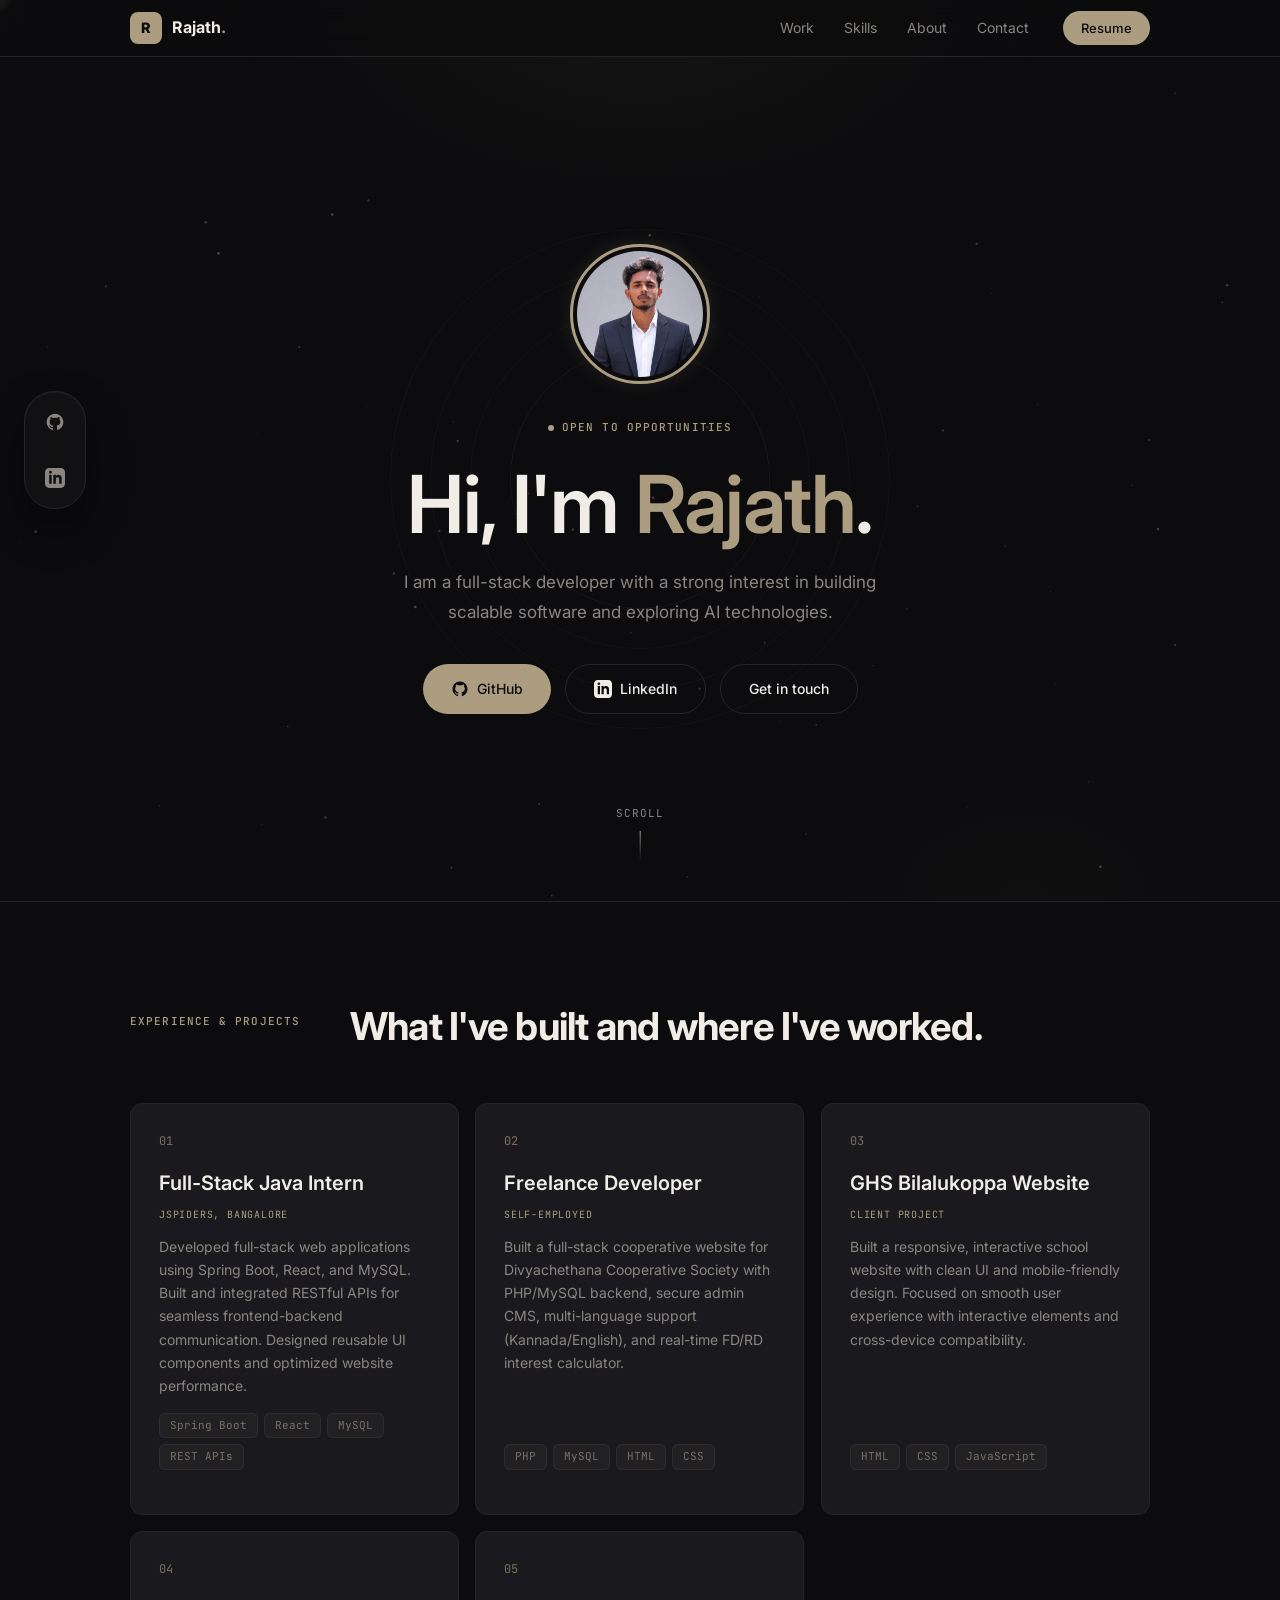
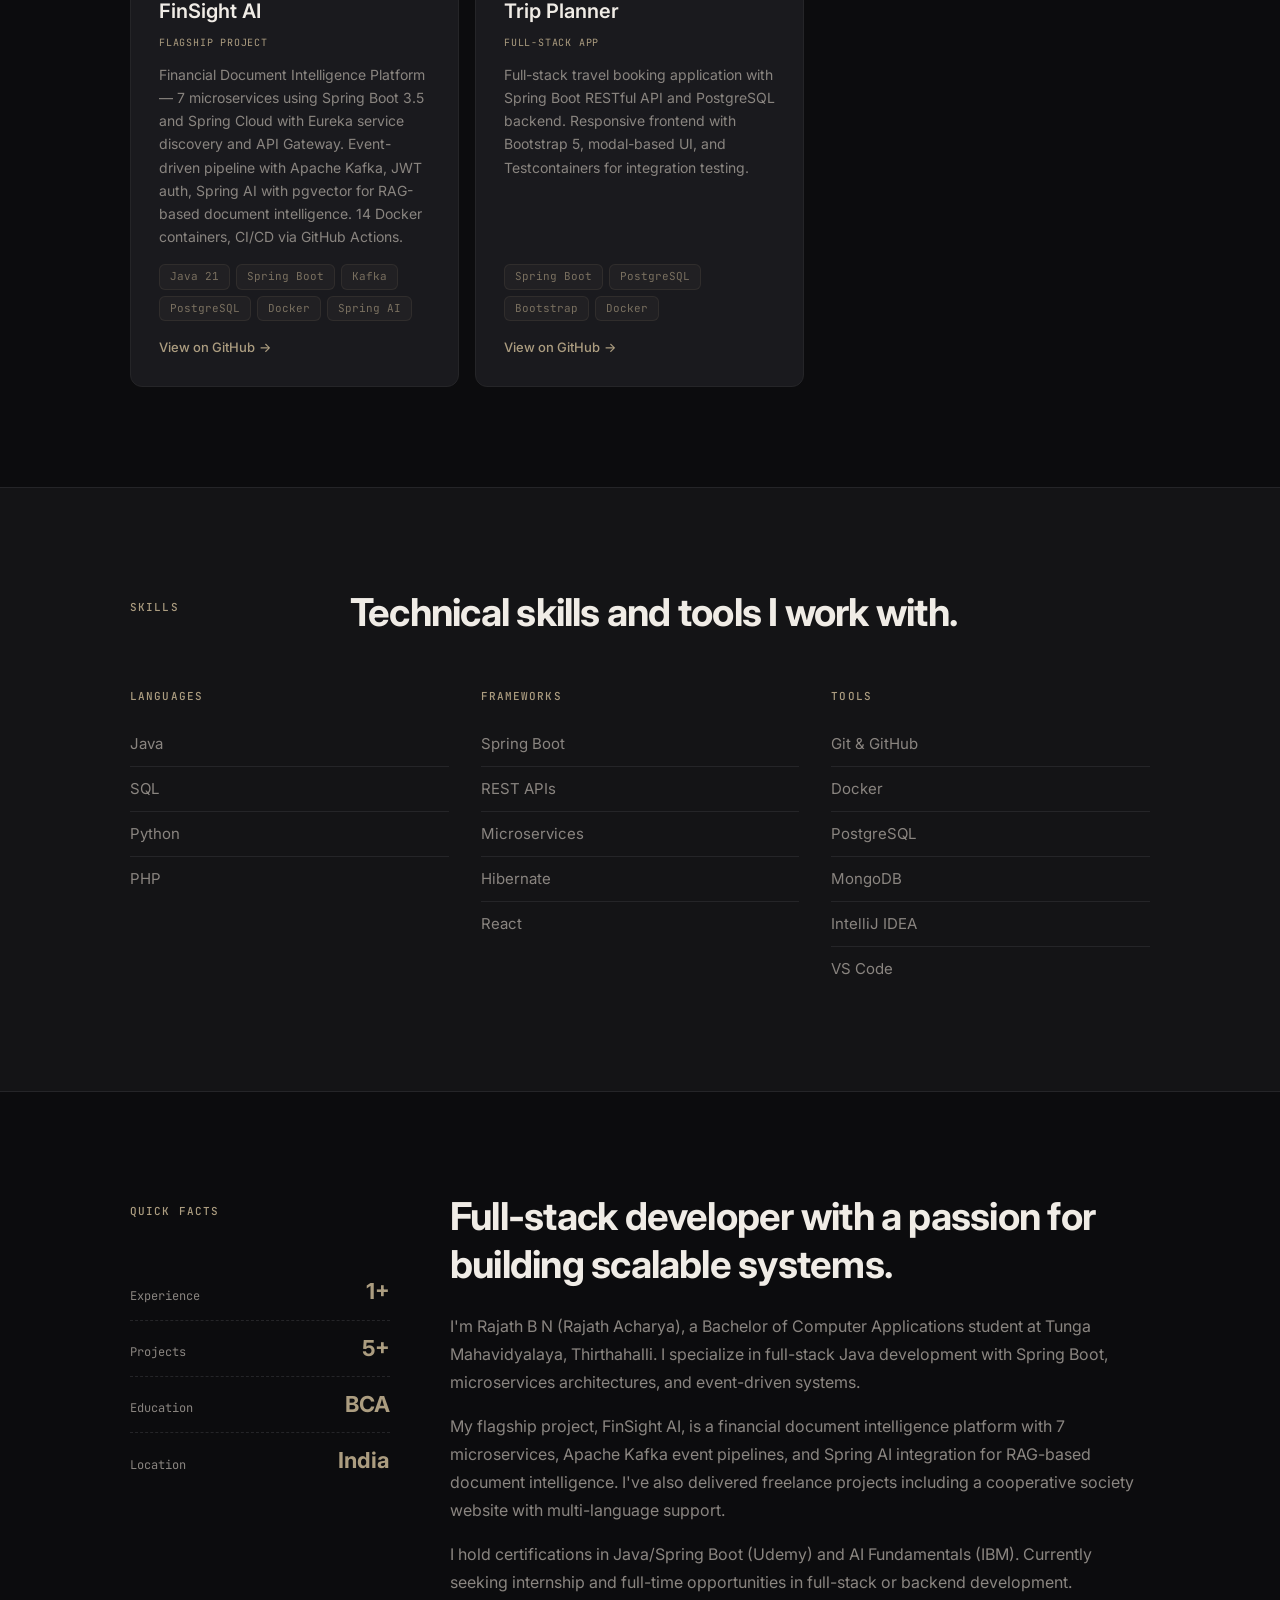
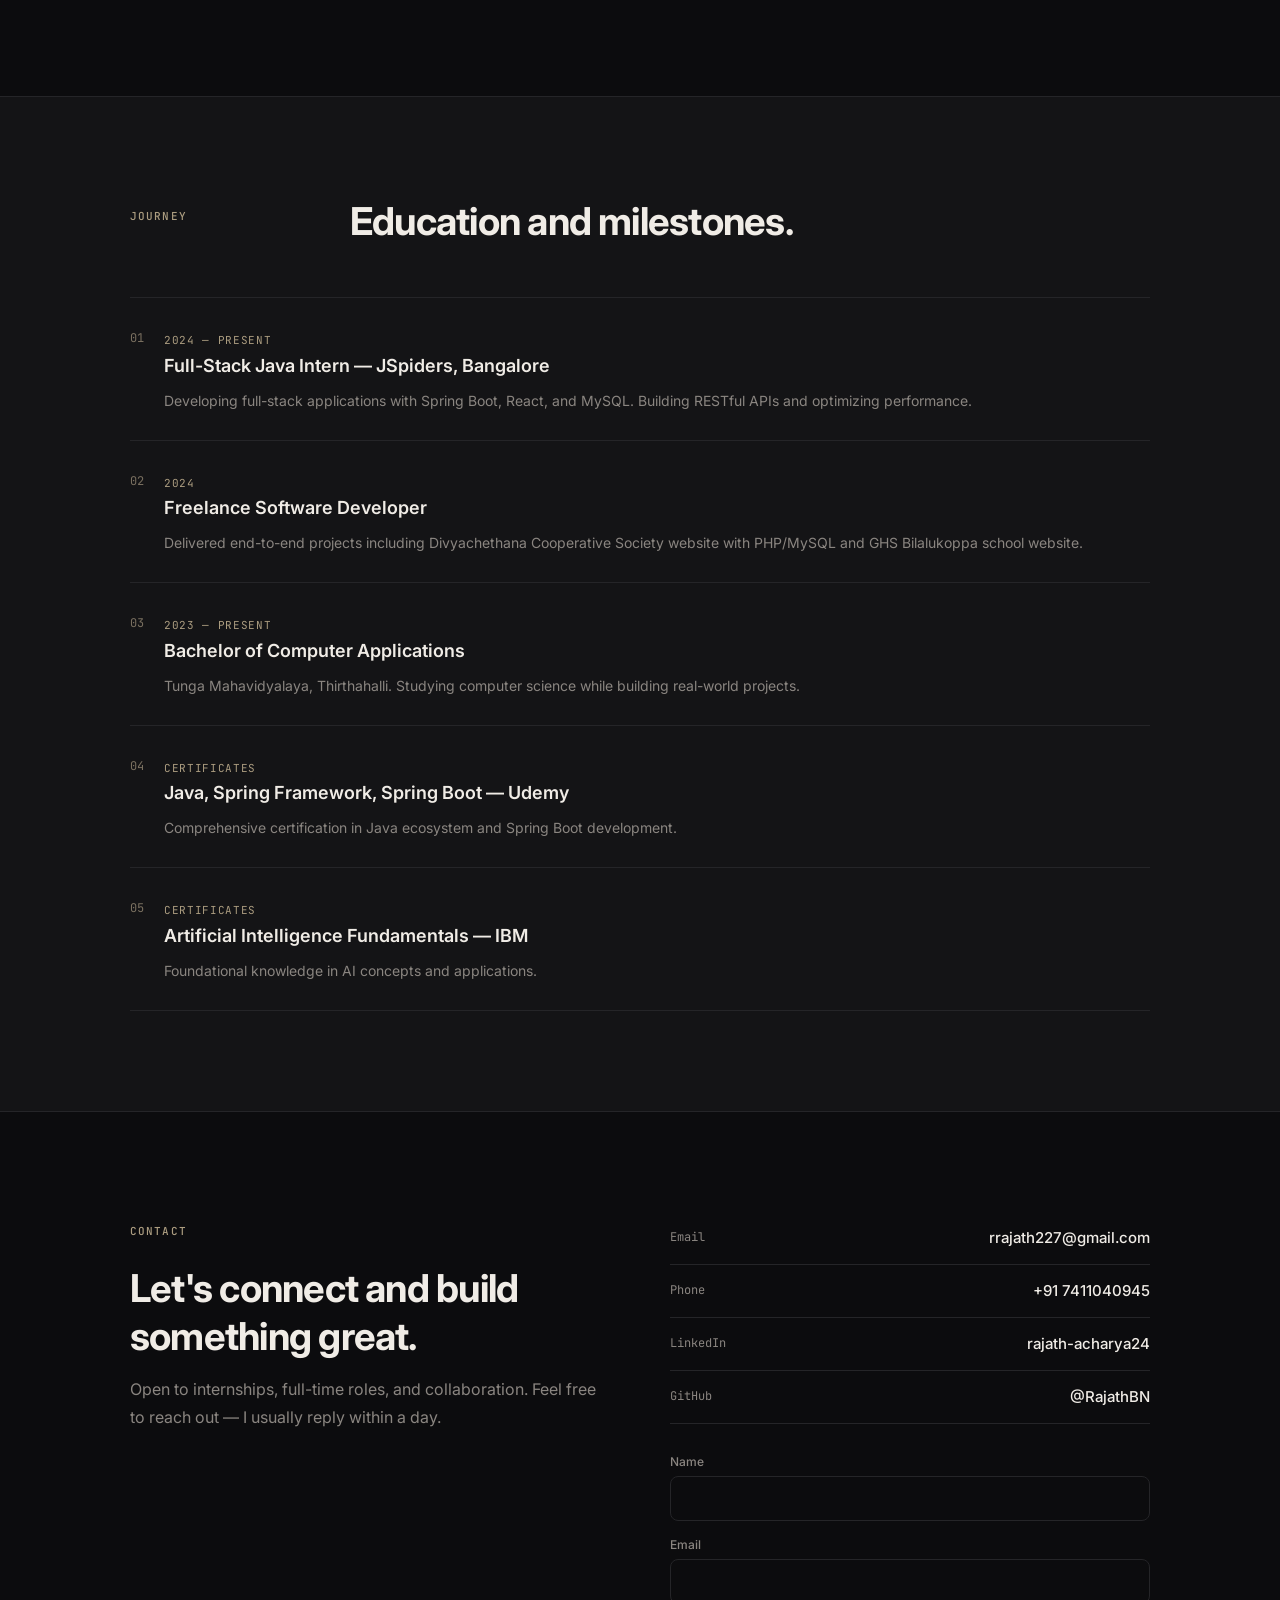
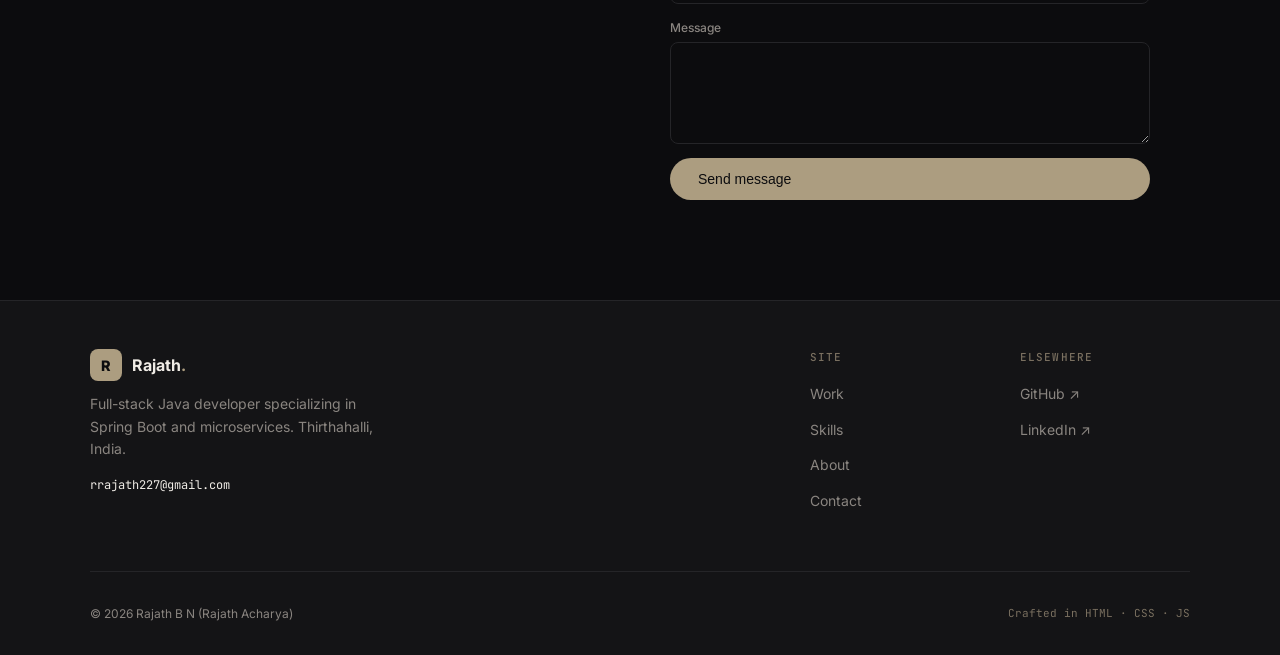
==== index.html @ 56a072c6 "feat: Modified the text area" ====
<!doctype html>
<html lang="en" dir="ltr">

<head>
  <meta charset="utf-8" />
  <meta name="google-site-verification" content="stnApSxsG2pqoonvZ4b5zKVh96zkiZbg7GfG4nhLkc8" />
  <meta name="viewport" content="width=device-width, initial-scale=1" />
  <link rel="icon" type="image/svg+xml" href="images/favicon.svg">
  <!-- Primary SEO Meta Tags -->
  <title>Rajath BN (Rajath Acharya) | Java Full Stack Developer</title>
  <meta name="description"
    content="Portfolio of Rajath BN (also known as Rajath Acharya), a Java Full Stack Developer showcasing projects, skills, and experience.">
  <meta name="keywords"
    content="Rajath B N, Rajath Acharya, Rajath BN, full-stack developer, Java developer, Spring Boot developer, React developer, microservices, software engineer, Bangalore, India, FinSight AI, portfolio, web developer, backend developer, freelance developer" />
  <meta name="author" content="Rajath B N, Rajath Acharya" />
  <meta name="robots" content="index, follow, max-image-preview:large, max-snippet:-1, max-video-preview:-1" />
  <meta name="googlebot" content="index, follow" />
  <link rel="canonical" href="https://rajathacharya24.github.io/RajathBN-portfoli0/" />

  <!-- Open Graph / Facebook -->
  <meta property="og:title" content="Rajath BN (Rajath Acharya) | Java Full Stack Developer">
  <meta property="og:description"
    content="Portfolio of Rajath BN (Rajath Acharya) showcasing my projects, skills, and experience as a Full Stack Developer.">
  <meta property="og:type" content="website">
  <meta property="og:url" content="https://rajathacharya24.github.io/RajathBN-portfoli0/">
  <meta property="og:image" content="https://rajathacharya24.github.io/RajathBN-portfoli0/images/preview.png">

  <!-- Twitter Card -->
  <meta name="twitter:card" content="summary_large_image" />
  <meta name="twitter:title" content="Rajath B N (Rajath Acharya) — Full-Stack Java Developer" />
  <meta name="twitter:description"
    content="Rajath BN (Rajath Acharya) is a Full-stack Java developer specializing in Spring Boot, React, microservices & cloud-native apps." />

  <!-- Theme & Branding -->
  <meta name="theme-color" content="#0a0a0a" />
  <meta name="msapplication-TileColor" content="#0a0a0a" />
  <meta name="color-scheme" content="dark" />

  <!-- Geo & Language -->
  <meta name="geo.region" content="IN-KA" />
  <meta name="geo.placename" content="Bangalore, India" />
  <meta http-equiv="content-language" content="en" />

  <!-- Performance Hints -->
  <link rel="dns-prefetch" href="https://fonts.googleapis.com" />
  <link rel="dns-prefetch" href="https://fonts.gstatic.com" />
  <link rel="preconnect" href="https://fonts.googleapis.com" />
  <link rel="preconnect" href="https://fonts.gstatic.com" crossorigin />
  <link
    href="https://fonts.googleapis.com/css2?family=Inter:wght@300;400;500;600;700;800&family=JetBrains+Mono:wght@400;500&display=swap"
    rel="stylesheet" />
  <link rel="stylesheet" href="css/styles.css" />

  <!-- JSON-LD Structured Data -->
  <script type="application/ld+json">
  {
    "@context": "https://schema.org",
    "@type": "ProfilePage",
    "dateCreated": "2024-01-01T00:00:00+05:30",
    "dateModified": "2026-07-04T00:00:00+05:30",
    "mainEntity": {
      "@type": "Person",
      "name": "Rajath B N",
      "alternateName": "Rajath Acharya",
      "description": "Full-stack Java developer specializing in Spring Boot, React, microservices, and cloud-native applications.",
      "url": "https://rajathacharya24.github.io/RajathBN-portfoli0/",
      "jobTitle": "Full-Stack Java Developer",
      "knowsAbout": ["Java", "Spring Boot", "React", "Microservices", "PostgreSQL", "Docker", "Apache Kafka", "REST APIs", "Python", "PHP", "MySQL", "MongoDB"],
      "alumniOf": {
        "@type": "EducationalOrganization",
        "name": "Tunga Mahavidyalaya, Thirthahalli"
      },
      "address": {
        "@type": "PostalAddress",
        "addressLocality": "Bangalore",
        "addressRegion": "Karnataka",
        "addressCountry": "IN"
      },
      "email": "mailto:rrajath227@gmail.com",
      "telephone": "+917411040945",
      "sameAs": [
        "https://github.com/Rajathacharya24",
        "https://github.com/RajathBN",
        "https://www.linkedin.com/in/rajath-acharya24/"
      ],
      "hasCredential": [
        {
          "@type": "EducationalOccupationalCredential",
          "name": "Java, Spring Framework, Spring Boot",
          "credentialCategory": "Certificate",
          "recognizedBy": { "@type": "Organization", "name": "Udemy" }
        },
        {
          "@type": "EducationalOccupationalCredential",
          "name": "Artificial Intelligence Fundamentals",
          "credentialCategory": "Certificate",
          "recognizedBy": { "@type": "Organization", "name": "IBM" }
        }
      ]
    }
  }
  </script>

  <!-- Breadcrumb Structured Data -->
  <script type="application/ld+json">
  {
    "@context": "https://schema.org",
    "@type": "BreadcrumbList",
    "itemListElement": [
      { "@type": "ListItem", "position": 1, "name": "Home", "item": "https://rajathacharya24.github.io/RajathBN-portfoli0/" },
      { "@type": "ListItem", "position": 2, "name": "Work", "item": "https://rajathacharya24.github.io/RajathBN-portfoli0/#work" },
      { "@type": "ListItem", "position": 3, "name": "Skills", "item": "https://rajathacharya24.github.io/RajathBN-portfoli0/#skills" },
      { "@type": "ListItem", "position": 4, "name": "About", "item": "https://rajathacharya24.github.io/RajathBN-portfoli0/#about" },
      { "@type": "ListItem", "position": 5, "name": "Contact", "item": "https://rajathacharya24.github.io/RajathBN-portfoli0/#contact" }
    ]
  }
  </script>
</head>

<body itemscope itemtype="https://schema.org/WebPage">
  <!-- Noscript fallback for SEO crawlers and accessibility -->
  <noscript>
    <style>
      .reveal {
        opacity: 1 !important;
        transform: none !important;
      }

      #starfield,
      #lightParticles {
        display: none;
      }
    </style>
  </noscript>
  <canvas id="starfield"></canvas>
  <canvas id="lightParticles"></canvas>
  <div class="shimmer-line"></div>

  <!-- HEADER -->
  <header class="site-header" role="banner">
    <nav class="nav-inner" aria-label="Primary navigation">
      <a class="logo" href="#home" aria-label="Rajath B N — Home">
        <span class="logo-mark">R</span>
        <span class="logo-text">Rajath<span class="dot">.</span></span>
      </a>
      <div class="nav-links" role="menubar">
        <a href="#work" role="menuitem">Work</a>
        <a href="#skills" role="menuitem">Skills</a>
        <a href="#about" role="menuitem">About</a>
        <a href="#contact" role="menuitem">Contact</a>
      </div>
      <a class="nav-cta" href="RajathsRE.pdf" download aria-label="Download Rajath B N's Resume">Resume</a>
      <button class="nav-toggle" aria-label="Toggle navigation menu" aria-expanded="false">
        <span></span><span></span>
      </button>
    </nav>
    <div class="mobile-menu" id="mobileMenu" role="menu" aria-label="Mobile navigation">
      <a href="#work" role="menuitem">Work</a>
      <a href="#skills" role="menuitem">Skills</a>
      <a href="#about" role="menuitem">About</a>
      <a href="#contact" role="menuitem">Contact</a>
      <a class="nav-cta" href="RajathsRE.pdf" download role="menuitem" aria-label="Download Resume">Resume</a>
    </div>
  </header>

  <main role="main" id="main-content">
    <!-- HERO -->
    <section id="home" class="hero">
      <div class="hero-rings">
        <div class="ring"></div>
        <div class="ring"></div>
        <div class="ring"></div>
        <div class="ring"></div>
      </div>
      <div class="hero-content">
        <div class="hero-image-wrapper">
          <img src="images/profile.jpg" alt="Rajath B N" class="hero-profile-img">
        </div>
        <p class="eyebrow"><span class="dot-glow"></span> Open to opportunities</p>
        <h1 class="hero-title">Hi, I'm <span class="accent">Rajath</span>.</h1>
        <p class="hero-sub">I am a full-stack developer with a strong interest in building scalable software and exploring AI technologies.</p>
        <div class="hero-cta">
          <a class="btn btn-primary" href="https://github.com/Rajathacharya24" target="_blank" rel="noopener">
            <svg xmlns="http://www.w3.org/2000/svg" viewBox="0 0 24 24" width="18" height="18" fill="currentColor">
              <path
                d="M12 2C6.477 2 2 6.477 2 12c0 4.42 2.865 8.166 6.839 9.489.5.092.682-.217.682-.482 0-.237-.008-.866-.013-1.7-2.782.603-3.369-1.34-3.369-1.34-.454-1.156-1.11-1.464-1.11-1.464-.908-.62.069-.608.069-.608 1.003.07 1.531 1.03 1.531 1.03.892 1.529 2.341 1.087 2.91.831.092-.646.35-1.086.636-1.336-2.22-.253-4.555-1.11-4.555-4.943 0-1.091.39-1.984 1.029-2.683-.103-.253-.446-1.27.098-2.647 0 0 .84-.269 2.75 1.025A9.564 9.564 0 0112 6.844c.85.004 1.705.115 2.504.337 1.909-1.294 2.747-1.025 2.747-1.025.546 1.377.203 2.394.1 2.647.64.699 1.028 1.592 1.028 2.683 0 3.842-2.339 4.687-4.566 4.935.359.309.678.919.678 1.852 0 1.336-.012 2.415-.012 2.743 0 .267.18.577.688.479C19.138 20.164 22 16.418 22 12c0-5.523-4.477-10-10-10z" />
            </svg>
            GitHub
          </a>
          <a class="btn btn-ghost" href="https://www.linkedin.com/in/rajath-acharya24/" target="_blank" rel="noopener">
            <svg xmlns="http://www.w3.org/2000/svg" viewBox="0 0 24 24" width="18" height="18" fill="currentColor">
              <path
                d="M19 0h-14c-2.761 0-5 2.239-5 5v14c0 2.761 2.239 5 5 5h14c2.762 0 5-2.239 5-5v-14c0-2.761-2.238-5-5-5zm-11 19h-3v-11h3v11zm-1.5-12.268c-.966 0-1.75-.79-1.75-1.764s.784-1.764 1.75-1.764 1.75.79 1.75 1.764-.783 1.764-1.75 1.764zm13.5 12.268h-3v-5.604c0-3.368-4-3.113-4 0v5.604h-3v-11h3v1.765c1.396-2.586 7-2.777 7 2.476v6.759z" />
            </svg>
            LinkedIn
          </a>
          <a class="btn btn-ghost" href="#contact">Get in touch</a>
        </div>
      </div>
      <div class="scroll-hint">
        <span>Scroll</span>
        <div class="scroll-line"></div>
      </div>
    </section>

    <!-- WORK -->
    <section id="work" class="section section-border" aria-labelledby="work-heading">
      <div class="frame">
        <div class="section-header">
          <p class="eyebrow">Experience & Projects</p>
          <h2 class="section-title" id="work-heading">What I've built and where I've worked.</h2>
        </div>
        <div class="projects-grid">
          <!-- Experience -->
          <article class="project-card">
            <span class="card-number">01</span>
            <h3 class="card-title">Full-Stack Java Intern</h3>
            <span class="card-status">JSpiders, Bangalore</span>
            <p class="card-desc">Developed full-stack web applications using Spring Boot, React, and MySQL. Built and
              integrated RESTful APIs for seamless frontend-backend communication. Designed reusable UI components and
              optimized website performance.</p>
            <div class="card-tags">
              <span>Spring Boot</span><span>React</span><span>MySQL</span><span>REST APIs</span>
            </div>
          </article>

          <article class="project-card">
            <span class="card-number">02</span>
            <h3 class="card-title">Freelance Developer</h3>
            <span class="card-status">Self-Employed</span>
            <p class="card-desc">Built a full-stack cooperative website for Divyachethana Cooperative Society with
              PHP/MySQL backend, secure admin CMS, multi-language support (Kannada/English), and real-time FD/RD
              interest calculator.</p>
            <div class="card-tags">
              <span>PHP</span><span>MySQL</span><span>HTML</span><span>CSS</span>
            </div>
          </article>

          <article class="project-card">
            <span class="card-number">03</span>
            <h3 class="card-title">GHS Bilalukoppa Website</h3>
            <span class="card-status">Client Project</span>
            <p class="card-desc">Built a responsive, interactive school website with clean UI and mobile-friendly
              design. Focused on smooth user experience with interactive elements and cross-device compatibility.</p>
            <div class="card-tags">
              <span>HTML</span><span>CSS</span><span>JavaScript</span>
            </div>
          </article>

          <!-- Projects -->
          <article class="project-card featured">
            <span class="card-number">04</span>
            <h3 class="card-title">FinSight AI</h3>
            <span class="card-status">Flagship Project</span>
            <p class="card-desc">Financial Document Intelligence Platform — 7 microservices using Spring Boot 3.5 and
              Spring Cloud with Eureka service discovery and API Gateway. Event-driven pipeline with Apache Kafka, JWT
              auth, Spring AI with pgvector for RAG-based document intelligence. 14 Docker containers, CI/CD via GitHub
              Actions.</p>
            <div class="card-tags">
              <span>Java 21</span><span>Spring
                Boot</span><span>Kafka</span><span>PostgreSQL</span><span>Docker</span><span>Spring AI</span>
            </div>
            <a class="card-link" href="https://github.com/RajathBN" target="_blank" rel="noopener">View on GitHub</a>
          </article>

          <article class="project-card">
            <span class="card-number">05</span>
            <h3 class="card-title">Trip Planner</h3>
            <span class="card-status">Full-Stack App</span>
            <p class="card-desc">Full-stack travel booking application with Spring Boot RESTful API and PostgreSQL
              backend. Responsive frontend with Bootstrap 5, modal-based UI, and Testcontainers for integration testing.
            </p>
            <div class="card-tags">
              <span>Spring Boot</span><span>PostgreSQL</span><span>Bootstrap</span><span>Docker</span>
            </div>
            <a class="card-link" href="https://github.com/RajathBN" target="_blank" rel="noopener">View on GitHub</a>
          </article>
        </div>
      </div>
    </section>

    <!-- SKILLS -->
    <section id="skills" class="section section-border bg-subtle" aria-labelledby="skills-heading">
      <div class="frame">
        <div class="section-header">
          <p class="eyebrow">Skills</p>
          <h2 class="section-title" id="skills-heading">Technical skills and tools I work with.</h2>
        </div>
        <div class="skills-grid">
          <div class="skill-col">
            <h4>Languages</h4>
            <ul class="skill-list">
              <li>Java</li>
              <li>SQL</li>
              <li>Python</li>
              <li>PHP</li>
            </ul>
          </div>
          <div class="skill-col">
            <h4>Frameworks</h4>
            <ul class="skill-list">
              <li>Spring Boot</li>
              <li>REST APIs</li>
              <li>Microservices</li>
              <li>Hibernate</li>
              <li>React</li>
            </ul>
          </div>
          <div class="skill-col">
            <h4>Tools</h4>
            <ul class="skill-list">
              <li>Git &amp; GitHub</li>
              <li>Docker</li>
              <li>PostgreSQL</li>
              <li>MongoDB</li>
              <li>IntelliJ IDEA</li>
              <li>VS Code</li>
            </ul>
          </div>
        </div>
      </div>
    </section>

    <!-- ABOUT -->
    <section id="about" class="section section-border" aria-labelledby="about-heading">
      <div class="frame">
        <div class="about-layout">
          <aside class="about-stats">
            <p class="eyebrow">Quick facts</p>
            <dl>
              <div class="stat-row">
                <dt>Experience</dt>
                <dd>1+</dd>
              </div>
              <div class="stat-row">
                <dt>Projects</dt>
                <dd>5+</dd>
              </div>
              <div class="stat-row">
                <dt>Education</dt>
                <dd>BCA</dd>
              </div>
              <div class="stat-row">
                <dt>Location</dt>
                <dd>India</dd>
              </div>
            </dl>
          </aside>
          <div class="about-text">
            <h2 class="section-title" id="about-heading">Full-stack developer with a passion for building scalable
              systems.</h2>
            <div class="about-body">
              <p>I'm Rajath B N (Rajath Acharya), a Bachelor of Computer Applications student at Tunga Mahavidyalaya,
                Thirthahalli. I
                specialize in full-stack Java development with Spring Boot, microservices architectures, and
                event-driven systems.</p>
              <p>My flagship project, FinSight AI, is a financial document intelligence platform with 7 microservices,
                Apache Kafka event pipelines, and Spring AI integration for RAG-based document intelligence. I've also
                delivered freelance projects including a cooperative society website with multi-language support.</p>
              <p>I hold certifications in Java/Spring Boot (Udemy) and AI Fundamentals (IBM). Currently seeking
                internship and full-time opportunities in full-stack or backend development.</p>
            </div>
          </div>
        </div>
      </div>
    </section>

    <!-- JOURNEY -->
    <section class="section section-border bg-subtle" aria-labelledby="journey-heading">
      <div class="frame">
        <div class="section-header">
          <p class="eyebrow">Journey</p>
          <h2 class="section-title" id="journey-heading">Education and milestones.</h2>
        </div>
        <ol class="timeline-list">
          <li class="timeline-item">
            <span class="timeline-num">01</span>
            <div>
              <span class="timeline-date">2024 — Present</span>
              <h3>Full-Stack Java Intern — JSpiders, Bangalore</h3>
              <p>Developing full-stack applications with Spring Boot, React, and MySQL. Building RESTful APIs and
                optimizing performance.</p>
            </div>
          </li>
          <li class="timeline-item">
            <span class="timeline-num">02</span>
            <div>
              <span class="timeline-date">2024</span>
              <h3>Freelance Software Developer</h3>
              <p>Delivered end-to-end projects including Divyachethana Cooperative Society website with PHP/MySQL and
                GHS Bilalukoppa school website.</p>
            </div>
          </li>
          <li class="timeline-item">
            <span class="timeline-num">03</span>
            <div>
              <span class="timeline-date">2023 — Present</span>
              <h3>Bachelor of Computer Applications</h3>
              <p>Tunga Mahavidyalaya, Thirthahalli. Studying computer science while building real-world projects.</p>
            </div>
          </li>
          <li class="timeline-item">
            <span class="timeline-num">04</span>
            <div>
              <span class="timeline-date">Certificates</span>
              <h3>Java, Spring Framework, Spring Boot — Udemy</h3>
              <p>Comprehensive certification in Java ecosystem and Spring Boot development.</p>
            </div>
          </li>
          <li class="timeline-item">
            <span class="timeline-num">05</span>
            <div>
              <span class="timeline-date">Certificates</span>
              <h3>Artificial Intelligence Fundamentals — IBM</h3>
              <p>Foundational knowledge in AI concepts and applications.</p>
            </div>
          </li>
        </ol>
      </div>
    </section>

    <!-- CONTACT -->
    <section id="contact" class="section section-border" aria-labelledby="contact-heading">
      <div class="frame">
        <div class="contact-layout">
          <div>
            <p class="eyebrow">Contact</p>
            <h2 class="section-title" id="contact-heading">Let's connect and build something great.</h2>
            <p class="contact-note">Open to internships, full-time roles, and collaboration. Feel free to reach out — I
              usually reply within a day.</p>
          </div>
          <div>
            <ul class="contact-links">
              <li><span class="contact-label">Email</span><a href="mailto:rrajath227@gmail.com">rrajath227@gmail.com</a>
              </li>
              <li><span class="contact-label">Phone</span><a href="tel:+917411040945">+91 7411040945</a></li>
              <li><span class="contact-label">LinkedIn</span><a href="https://www.linkedin.com/in/rajath-acharya24/"
                  target="_blank" rel="noopener">rajath-acharya24</a></li>
              <li><span class="contact-label">GitHub</span><a href="https://github.com/RajathBN" target="_blank"
                  rel="noopener">@RajathBN</a></li>
            </ul>
            <form class="contact-form" action="mailto:rrajath227@gmail.com" method="post" enctype="text/plain">
              <label for="contact-name"><span>Name</span><input type="text" id="contact-name" name="name" required
                  autocomplete="name"></label>
              <label for="contact-email"><span>Email</span><input type="email" id="contact-email" name="email" required
                  autocomplete="email"></label>
              <label for="contact-message"><span>Message</span><textarea id="contact-message" name="message" rows="4"
                  required></textarea></label>
              <button class="btn btn-primary" type="submit" aria-label="Send contact message">Send message</button>
            </form>
          </div>
        </div>
      </div>
    </section>
  </main>

  <!-- FOOTER -->
  <footer class="site-footer" role="contentinfo">
    <div class="frame footer-grid">
      <div>
        <a class="logo" href="#home">
          <span class="logo-mark">R</span>
          <span class="logo-text">Rajath<span class="dot">.</span></span>
        </a>
        <p class="footer-desc">Full-stack Java developer specializing in Spring Boot and microservices. Thirthahalli,
          India.</p>
        <a href="mailto:rrajath227@gmail.com" class="footer-email">rrajath227@gmail.com</a>
      </div>
      <div class="footer-col">
        <h5>Site</h5>
        <ul>
          <li><a href="#work">Work</a></li>
          <li><a href="#skills">Skills</a></li>
          <li><a href="#about">About</a></li>
          <li><a href="#contact">Contact</a></li>
        </ul>
      </div>
      <div class="footer-col">
        <h5>Elsewhere</h5>
        <ul>
          <li><a href="https://github.com/RajathBN" target="_blank" rel="noopener">GitHub ↗</a></li>
          <li><a href="https://www.linkedin.com/in/rajath-acharya24/" target="_blank" rel="noopener">LinkedIn ↗</a></li>
        </ul>
      </div>
    </div>
    <div class="frame footer-bottom">
      <p>© <span id="year"></span> Rajath B N (Rajath Acharya)</p>
      <p class="footer-tag">Crafted in HTML · CSS · JS</p>
    </div>
  </footer>

  <script src="js/main.js" defer></script>
  <!-- Floating Social Dock -->
  <div class="social-dock" aria-label="Social media profiles">
    <a href="https://github.com/RajathBN" target="_blank" rel="noopener" class="dock-item" data-tooltip="GitHub">
      <svg xmlns="http://www.w3.org/2000/svg" viewBox="0 0 24 24" fill="currentColor">
        <path
          d="M12 2C6.477 2 2 6.477 2 12c0 4.42 2.865 8.166 6.839 9.489.5.092.682-.217.682-.482 0-.237-.008-.866-.013-1.7-2.782.603-3.369-1.34-3.369-1.34-.454-1.156-1.11-1.464-1.11-1.464-.908-.62.069-.608.069-.608 1.003.07 1.531 1.03 1.531 1.03.892 1.529 2.341 1.087 2.91.831.092-.646.35-1.086.636-1.336-2.22-.253-4.555-1.11-4.555-4.943 0-1.091.39-1.984 1.029-2.683-.103-.253-.446-1.27.098-2.647 0 0 .84-.269 2.75 1.025A9.564 9.564 0 0112 6.844c.85.004 1.705.115 2.504.337 1.909-1.294 2.747-1.025 2.747-1.025.546 1.377.203 2.394.1 2.647.64.699 1.028 1.592 1.028 2.683 0 3.842-2.339 4.687-4.566 4.935.359.309.678.919.678 1.852 0 1.336-.012 2.415-.012 2.743 0 .267.18.577.688.479C19.138 20.164 22 16.418 22 12c0-5.523-4.477-10-10-10z" />
      </svg>
    </a>
    <a href="https://www.linkedin.com/in/rajath-acharya24/" target="_blank" rel="noopener" class="dock-item"
      data-tooltip="LinkedIn">
      <svg xmlns="http://www.w3.org/2000/svg" viewBox="0 0 24 24" fill="currentColor">
        <path
          d="M19 0h-14c-2.761 0-5 2.239-5 5v14c0 2.761 2.239 5 5 5h14c2.762 0 5-2.239 5-5v-14c0-2.761-2.238-5-5-5zm-11 19h-3v-11h3v11zm-1.5-12.268c-.966 0-1.75-.79-1.75-1.764s.784-1.764 1.75-1.764 1.75.79 1.75 1.764-.783 1.764-1.75 1.764zm13.5 12.268h-3v-5.604c0-3.368-4-3.113-4 0v5.604h-3v-11h3v1.765c1.396-2.586 7-2.777 7 2.476v6.759z" />
      </svg>
    </a>
  </div>
</body>

</html>
---- css/styles.css ----
/* ============================
   Rajath BN — Modern Portfolio
   Dark + #ac9d80 accent
   ============================ */

:root {
  --bg:         #0c0c0e;
  --surface:    #141416;
  --card:       #1a1a1e;
  --text:       #f0ece6;
  --muted:      #8a8580;
  --accent:     #ac9d80;
  --accent-dim: #7a7060;
  --border:     #252528;
  --radius:     12px;
  --ease:       cubic-bezier(.4,0,.2,1);
}

*, *::before, *::after { box-sizing: border-box; }
html { scroll-behavior: smooth; }

body {
  margin: 0;
  font-family: 'Inter', system-ui, -apple-system, sans-serif;
  color: var(--text);
  background: var(--bg);
  -webkit-font-smoothing: antialiased;
  line-height: 1.6;
  overflow-x: hidden;
}

/* Ambient glow */
body::before {
  content: "";
  position: fixed; inset: 0;
  background:
    radial-gradient(ellipse 60% 50% at 50% 0%, rgba(172,157,128,.06), transparent 55%),
    radial-gradient(ellipse 40% 40% at 80% 100%, rgba(172,157,128,.03), transparent 50%);
  pointer-events: none; z-index: 0;
}

#starfield {
  position: fixed; inset: 0;
  z-index: 0; pointer-events: none;
}

/* ============================
   LIGHT ANIMATIONS
   ============================ */

/* Shimmer line */
.shimmer-line {
  position: fixed;
  top: 0; left: -100%;
  width: 100%; height: 1px;
  background: linear-gradient(90deg, transparent, rgba(172,157,128,.2), transparent);
  z-index: 0; pointer-events: none;
  animation: shimmerSweep 10s linear infinite;
}
@keyframes shimmerSweep {
  0%   { left: -100%; }
  100% { left: 200%; }
}

/* Particle canvas */
#lightParticles {
  position: fixed; inset: 0;
  z-index: 0; pointer-events: none;
}

a { color: inherit; text-decoration: none; }
img { max-width: 100%; display: block; }

.frame {
  max-width: 1100px; margin: 0 auto; padding: 0 24px;
}
@media (min-width: 1024px) { .frame { padding: 0 40px; } }

/* ============================
   HEADER
   ============================ */
.site-header {
  position: sticky; top: 0; z-index: 70;
  background: rgba(12,12,14,.85);
  backdrop-filter: blur(20px) saturate(140%);
  border-bottom: 1px solid var(--border);
}
.nav-inner {
  max-width: 1100px; margin: 0 auto;
  padding: 0 24px; display: flex;
  align-items: center; height: 56px; gap: 20px;
}
@media (min-width: 1024px) { .nav-inner { padding: 0 40px; } }

.logo {
  display: inline-flex; align-items: center; gap: 10px;
  font-weight: 700; font-size: 1rem;
}
.logo-mark {
  width: 32px; height: 32px;
  display: grid; place-items: center;
  background: var(--accent);
  color: var(--bg); border-radius: 8px;
  font-weight: 800; font-size: 0.9rem;
  transition: transform .3s var(--ease);
}
.logo:hover .logo-mark { transform: rotate(-10deg) scale(1.05); }
.logo .dot { color: var(--accent); }

.nav-links { display: flex; gap: 2px; margin-left: auto; }
.nav-links a {
  font-size: 14px; color: var(--muted);
  padding: 6px 14px; border-radius: 8px;
  transition: all .2s var(--ease);
}
.nav-links a:hover { color: var(--text); background: rgba(255,255,255,.04); }

.nav-cta {
  font-size: 13px; font-weight: 500;
  color: var(--bg); background: var(--accent);
  padding: 7px 18px; border-radius: 999px;
  transition: all .3s var(--ease); white-space: nowrap;
}
.nav-cta:hover { transform: translateY(-1px); box-shadow: 0 4px 16px rgba(172,157,128,.2); }

.nav-toggle {
  display: none; background: none; border: 1px solid var(--border);
  border-radius: 8px; width: 38px; height: 38px;
  cursor: pointer; flex-direction: column;
  gap: 5px; align-items: center; justify-content: center;
  margin-left: auto;
}
.nav-toggle span {
  display: block; width: 16px; height: 1.5px;
  background: var(--text); border-radius: 1px;
}
.mobile-menu {
  display: none; flex-direction: column;
  padding: 8px 24px 20px; gap: 0;
}
.mobile-menu a {
  font-size: 15px; color: var(--muted);
  padding: 14px 0; border-bottom: 1px solid var(--border);
}
.mobile-menu a:last-child { border-bottom: none; }
.mobile-menu.open { display: flex; }

/* ============================
   HERO
   ============================ */
.hero {
  min-height: calc(100vh - 56px);
  display: flex; align-items: center; justify-content: center;
  text-align: center; padding: 60px 24px;
  position: relative;
}
.hero-content { max-width: 680px; position: relative; z-index: 1; }

/* Profile Image */
.hero-image-wrapper {
  margin-bottom: 24px;
  display: flex;
  justify-content: center;
}
.hero-profile-img {
  width: 140px;
  height: 140px;
  border-radius: 50%;
  object-fit: cover;
  border: 3px solid var(--accent);
  padding: 4px;
  background-color: var(--bg);
  box-shadow: 0 0 20px rgba(172, 157, 128, 0.15);
  transition: transform 0.3s var(--ease), box-shadow 0.3s var(--ease);
}
.hero-profile-img:hover {
  transform: scale(1.05) translateY(-5px);
  box-shadow: 0 10px 30px rgba(172, 157, 128, 0.3);
}

/* Animated rings behind hero */
.hero-rings {
  position: absolute; top: 50%; left: 50%;
  transform: translate(-50%, -50%);
  width: 500px; height: 500px; z-index: 0;
  pointer-events: none;
}
.ring {
  position: absolute; inset: 0;
  border: 1px solid rgba(172,157,128,.06);
  border-radius: 50%;
  animation: ringPulse 6s ease-in-out infinite;
}
.ring:nth-child(2) { inset: 40px; animation-delay: 1s; }
.ring:nth-child(3) { inset: 80px; animation-delay: 2s; }
.ring:nth-child(4) { inset: 120px; animation-delay: 3s; border-color: rgba(172,157,128,.08); }
@keyframes ringPulse {
  0%, 100% { opacity: .3; transform: scale(1); }
  50%      { opacity: .8; transform: scale(1.02); }
}

.eyebrow {
  display: inline-flex; align-items: center; gap: 8px;
  font-family: 'JetBrains Mono', monospace;
  font-size: 11px; font-weight: 500;
  text-transform: uppercase; letter-spacing: .1em;
  color: var(--accent); margin-bottom: 24px;
}
.dot-glow {
  width: 6px; height: 6px;
  background: var(--accent); border-radius: 50%;
  animation: dotPulse 2s infinite;
}
@keyframes dotPulse {
  0%, 100% { box-shadow: 0 0 0 2px rgba(172,157,128,.2); }
  50%      { box-shadow: 0 0 0 6px rgba(172,157,128,.05); }
}

.hero-title {
  font-size: clamp(2.8rem, 7vw, 5rem);
  font-weight: 600; line-height: 1.1;
  letter-spacing: -0.02em;
  margin: 0 0 20px;
}
.hero-title .accent { color: var(--accent); }
.hero-sub {
  font-size: 17px; line-height: 1.75;
  color: var(--muted); max-width: 480px;
  margin: 0 auto 36px;
}
.hero-cta {
  display: flex; gap: 14px;
  justify-content: center; flex-wrap: wrap;
}
.btn {
  display: inline-flex; align-items: center; gap: 8px;
  padding: 13px 28px; border-radius: 999px;
  font-weight: 500; font-size: 14px;
  border: none; cursor: pointer;
  transition: all .3s var(--ease);
}
.btn-primary {
  background: var(--accent); color: var(--bg);
}
.btn-primary:hover {
  transform: translateY(-2px);
  box-shadow: 0 8px 24px rgba(172,157,128,.2);
}
.btn-ghost {
  background: transparent; color: var(--text);
  border: 1px solid var(--border);
}
.btn-ghost:hover {
  border-color: var(--accent);
  background: rgba(172,157,128,.05);
}

/* Scroll indicator */
.scroll-hint {
  position: absolute; bottom: 40px; left: 50%;
  transform: translateX(-50%);
  display: flex; flex-direction: column;
  align-items: center; gap: 8px;
  color: var(--muted);
  font-size: 11px; font-family: 'JetBrains Mono', monospace;
  letter-spacing: .1em; text-transform: uppercase;
  animation: scrollBounce 2s ease-in-out infinite;
}
.scroll-line {
  width: 1px; height: 30px;
  background: linear-gradient(180deg, var(--accent), transparent);
}
@keyframes scrollBounce {
  0%, 100% { transform: translateX(-50%) translateY(0); }
  50%      { transform: translateX(-50%) translateY(6px); }
}

/* ============================
   SECTIONS
   ============================ */
.section { padding: 100px 0; position: relative; z-index: 1; }
.section-border { border-top: 1px solid var(--border); }
.bg-subtle { background: var(--surface); }

.section-header {
  display: grid; gap: 12px; margin-bottom: 48px;
}
@media (min-width: 768px) {
  .section-header {
    grid-template-columns: 180px 1fr;
    gap: 40px; align-items: start;
  }
}
.section-title {
  font-size: clamp(1.6rem, 3.5vw, 2.4rem);
  font-weight: 700; line-height: 1.25;
  letter-spacing: -0.02em; margin: 0;
}

/* ============================
   PROJECTS — card grid
   ============================ */
.projects-grid {
  display: grid; grid-template-columns: 1fr;
  gap: 16px;
}
@media (min-width: 768px) {
  .projects-grid { grid-template-columns: repeat(2, 1fr); }
}
@media (min-width: 1024px) {
  .projects-grid { grid-template-columns: repeat(3, 1fr); }
}

.project-card {
  background: var(--card);
  border: 1px solid var(--border);
  border-radius: var(--radius);
  padding: 28px;
  transition: all .4s var(--ease);
  display: flex; flex-direction: column;
  position: relative; overflow: hidden;
}
.project-card::before {
  content: ''; position: absolute;
  top: 0; left: 0; right: 0; height: 2px;
  background: linear-gradient(90deg, var(--accent), transparent);
  opacity: 0; transition: opacity .3s;
}
.project-card:hover::before { opacity: 1; }
.project-card:hover {
  border-color: rgba(172,157,128,.2);
  transform: translateY(-4px);
  box-shadow: 0 12px 40px rgba(0,0,0,.3);
}
.card-number {
  font-family: 'JetBrains Mono', monospace;
  font-size: 12px; color: var(--accent-dim);
  margin-bottom: 16px;
}
.card-title {
  font-size: 20px; font-weight: 600;
  margin: 0 0 8px;
}
.card-status {
  font-family: 'JetBrains Mono', monospace;
  font-size: 10px; text-transform: uppercase;
  letter-spacing: .08em; color: var(--accent);
  margin-bottom: 12px;
}
.card-desc {
  font-size: 14px; line-height: 1.65;
  color: var(--muted); flex: 1;
  margin: 0 0 16px;
}
.card-tags {
  display: flex; flex-wrap: wrap; gap: 6px;
  margin-bottom: 16px;
}
.card-tags span {
  font-family: 'JetBrains Mono', monospace;
  font-size: 11px; color: var(--accent-dim);
  background: rgba(172,157,128,.05);
  border: 1px solid rgba(172,157,128,.1);
  padding: 3px 10px; border-radius: 6px;
}
.card-link {
  font-size: 13px; font-weight: 500;
  color: var(--accent); display: inline-flex;
  align-items: center; gap: 4px;
  transition: gap .2s var(--ease);
}
.card-link:hover { gap: 8px; }
.card-link::after { content: '→'; }

/* ============================
   SKILLS — list columns
   ============================ */
.skills-grid {
  display: grid; grid-template-columns: 1fr;
  gap: 32px;
}
@media (min-width: 768px) {
  .skills-grid { grid-template-columns: repeat(3, 1fr); }
}
.skill-col h4 {
  font-family: 'JetBrains Mono', monospace;
  font-size: 11px; font-weight: 500;
  text-transform: uppercase; letter-spacing: .1em;
  color: var(--accent); margin: 0 0 16px;
}
.skill-list {
  list-style: none; margin: 0; padding: 0;
}
.skill-list li {
  padding: 10px 0;
  border-bottom: 1px solid var(--border);
  font-size: 15px; color: var(--muted);
  transition: color .2s;
}
.skill-list li:last-child { border-bottom: none; }
.skill-list li:hover { color: var(--text); }

/* ============================
   ABOUT — two column
   ============================ */
.about-layout {
  display: grid; grid-template-columns: 1fr; gap: 40px;
}
@media (min-width: 768px) {
  .about-layout {
    grid-template-columns: 260px 1fr; gap: 60px;
  }
}
.about-stats dl { margin: 20px 0 0; padding: 0; }
.stat-row {
  display: flex; justify-content: space-between;
  align-items: baseline; padding: 10px 0;
  border-bottom: 1px dashed var(--border);
}
.stat-row:last-child { border-bottom: none; }
.stat-row dt {
  font-family: 'JetBrains Mono', monospace;
  font-size: 12px; color: var(--muted);
}
.stat-row dd {
  font-size: 22px; font-weight: 700;
  margin: 0; color: var(--accent);
}
.about-text .section-title { margin-bottom: 24px; }
.about-body p {
  font-size: 16px; line-height: 1.75;
  color: var(--muted); margin: 0 0 16px;
}
.about-body p:last-child { margin-bottom: 0; }

/* ============================
   TIMELINE
   ============================ */
.timeline-list {
  list-style: none; margin: 0; padding: 0;
}
.timeline-item {
  display: grid;
  grid-template-columns: auto 1fr;
  gap: 0 20px; padding: 28px 0;
  border-bottom: 1px solid var(--border);
  align-items: start;
}
.timeline-item:first-child { border-top: 1px solid var(--border); }
.timeline-num {
  font-family: 'JetBrains Mono', monospace;
  font-size: 12px; color: var(--accent-dim);
  padding-top: 3px;
}
.timeline-date {
  font-family: 'JetBrains Mono', monospace;
  font-size: 11px; color: var(--accent);
  text-transform: uppercase; letter-spacing: .06em;
  margin-bottom: 4px;
}
.timeline-item h3 {
  font-size: 18px; font-weight: 600;
  margin: 0;
}
.timeline-item p {
  grid-column: 2;
  font-size: 14px; line-height: 1.65;
  color: var(--muted); margin: 8px 0 0;
}

/* ============================
   CONTACT
   ============================ */
.contact-layout {
  display: grid; grid-template-columns: 1fr; gap: 40px;
}
@media (min-width: 768px) {
  .contact-layout {
    grid-template-columns: 1fr 1fr; gap: 60px;
  }
}
.contact-note {
  font-size: 16px; line-height: 1.7;
  color: var(--muted); margin: 16px 0 0;
}
.contact-links {
  list-style: none; margin: 0 0 28px; padding: 0;
}
.contact-links li {
  display: flex; justify-content: space-between;
  align-items: center; padding: 14px 0;
  border-bottom: 1px solid var(--border);
}
.contact-label {
  font-family: 'JetBrains Mono', monospace;
  font-size: 12px; color: var(--muted);
}
.contact-links a {
  font-size: 15px; font-weight: 500;
  transition: color .2s;
}
.contact-links a:hover { color: var(--accent); }

.contact-form {
  display: flex; flex-direction: column; gap: 14px;
}
.contact-form label {
  display: flex; flex-direction: column; gap: 5px;
  font-size: 12px; font-weight: 500; color: var(--muted);
}
.contact-form input,
.contact-form textarea {
  padding: 12px 14px; border: 1px solid var(--border);
  border-radius: 8px; background: var(--bg);
  color: var(--text); font-family: inherit;
  font-size: 15px; transition: border-color .2s;
}
.contact-form input:focus,
.contact-form textarea:focus {
  outline: none; border-color: var(--accent);
}

/* ============================
   FOOTER
   ============================ */
.site-footer {
  border-top: 1px solid var(--border);
  background: var(--surface);
}
.footer-grid {
  display: grid; grid-template-columns: 1fr;
  gap: 32px; padding: 48px 0;
}
@media (min-width: 768px) {
  .footer-grid {
    grid-template-columns: 4fr 1fr 1fr; gap: 40px;
  }
}
.footer-desc {
  font-size: 14px; color: var(--muted);
  margin: 12px 0 0; max-width: 32ch; line-height: 1.6;
}
.footer-email {
  display: block; font-family: 'JetBrains Mono', monospace;
  font-size: 12px; margin-top: 16px;
  transition: color .2s;
}
.footer-email:hover { color: var(--accent); }
.footer-col h5 {
  font-family: 'JetBrains Mono', monospace;
  font-size: 11px; font-weight: 500;
  text-transform: uppercase; letter-spacing: .1em;
  color: var(--accent-dim); margin: 0 0 14px;
}
.footer-col ul { list-style: none; margin: 0; padding: 0; }
.footer-col li { margin-bottom: 10px; }
.footer-col a {
  font-size: 14px; color: var(--muted);
  transition: color .2s;
}
.footer-col a:hover { color: var(--text); }

.footer-bottom {
  display: flex; justify-content: space-between;
  align-items: center; padding: 20px 0;
  border-top: 1px solid var(--border);
  font-size: 12px; color: var(--muted);
}
.footer-tag {
  font-family: 'JetBrains Mono', monospace;
  font-size: 11px; color: var(--accent-dim);
}

/* ============================
   3D EFFECTS
   ============================ */
.perspective-container { perspective: 1200px; }

.project-card {
  transform-style: preserve-3d;
  will-change: transform;
}
.project-card .card-inner {
  transform: translateZ(0);
  transition: transform .5s var(--ease);
}
.project-card:hover .card-inner {
  transform: translateZ(20px);
}

/* 3D tilt shine overlay */
.project-card::after {
  content: ''; position: absolute;
  inset: 0; border-radius: var(--radius);
  background: linear-gradient(
    135deg,
    rgba(172,157,128,.08) 0%,
    transparent 50%,
    rgba(172,157,128,.03) 100%
  );
  opacity: 0; transition: opacity .4s;
  pointer-events: none;
  z-index: 1;
}
.project-card:hover::after { opacity: 1; }

/* Skill card 3D */
.skill-col {
  transform-style: preserve-3d;
  transition: transform .4s var(--ease);
}
.skill-col:hover {
  transform: rotateY(-2deg) rotateX(1deg) translateZ(8px);
}

/* Hero 3D float */
.hero-content {
  transform-style: preserve-3d;
  animation: heroFloat 8s ease-in-out infinite;
}
@keyframes heroFloat {
  0%, 100% { transform: rotateX(0) rotateY(0); }
  25%      { transform: rotateX(.5deg) rotateY(.5deg); }
  50%      { transform: rotateX(0) rotateY(0); }
  75%      { transform: rotateX(-.5deg) rotateY(-.5deg); }
}

/* Ring 3D rotation */
.ring {
  transform-style: preserve-3d;
}
.ring:nth-child(1) { animation: ring3d 12s ease-in-out infinite; }
.ring:nth-child(2) { animation: ring3d 14s ease-in-out infinite reverse; }
.ring:nth-child(3) { animation: ring3d 16s ease-in-out infinite; }
.ring:nth-child(4) { animation: ring3d 18s ease-in-out infinite reverse; }
@keyframes ring3d {
  0%, 100% { transform: rotateX(0) rotateY(0) scale(1); opacity: .3; }
  25%      { transform: rotateX(15deg) rotateY(10deg) scale(1.02); opacity: .6; }
  50%      { transform: rotateX(0) rotateY(20deg) scale(1.04); opacity: .8; }
  75%      { transform: rotateX(-15deg) rotateY(10deg) scale(1.02); opacity: .6; }
}

/* About stats 3D */
.stat-row {
  transition: transform .3s var(--ease);
}
.stat-row:hover {
  transform: translateX(6px) translateZ(4px);
}

/* Timeline item 3D slide */
.timeline-item {
  transform-style: preserve-3d;
  transition: transform .4s var(--ease);
}
.timeline-item:hover {
  transform: translateX(8px) translateZ(6px);
}

/* Contact link 3D */
.contact-links li {
  transform-style: preserve-3d;
  transition: transform .3s var(--ease);
}
.contact-links li:hover {
  transform: translateX(6px) translateZ(4px);
}

/* Button 3D press */
.btn {
  transform-style: preserve-3d;
  pointer-events: auto;
  transition: all .3s var(--ease);
  position: relative;
  z-index: 10;
}
.btn:active {
  transform: translateY(1px) translateZ(-2px) scale(.98);
}

/* ============================
   REVEAL
   ============================ */
.reveal {
  opacity: 0; transform: translateY(20px) translateZ(-10px);
  transition: opacity .7s var(--ease), transform .7s var(--ease);
}
.reveal.active { opacity: 1; transform: translateY(0) translateZ(0); }

@media (prefers-reduced-motion: reduce) {
  .reveal { opacity: 1; transform: none; transition: none; }
  .ring, .scroll-hint, .dot-glow, .hero-content { animation: none; }
  .project-card, .skill-col, .timeline-item, .contact-links li, .stat-row { transform: none !important; }
  .aurora, .shimmer-line { animation: none; opacity: .05; }
}

/* ============================
   RESPONSIVE
   ============================ */
@media (max-width: 767px) {
  .nav-links, .nav-cta { display: none; }
  .nav-toggle { display: flex; }
  .hero { min-height: calc(100vh - 56px); padding: 40px 20px; }
  .hero-title { font-size: 2.4rem; }
  .section { padding: 70px 0; }
  .timeline-item { grid-template-columns: 1fr; gap: 6px; }
  .timeline-num { padding-top: 0; }
  .timeline-item h3, .timeline-item p { grid-column: 1; }
}

/* ============================
   FLOATING SOCIAL DOCK
   ============================ */
.social-dock {
  position: fixed;
  left: 24px;
  top: 50%;
  transform: translateY(-50%);
  display: flex;
  flex-direction: column;
  gap: 12px;
  z-index: 100;
  background: rgba(20, 20, 22, 0.7);
  border: 1px solid var(--border);
  padding: 8px;
  border-radius: 30px;
  backdrop-filter: blur(16px) saturate(120%);
  box-shadow: 0 20px 40px rgba(0, 0, 0, 0.4), inset 0 1px 0 rgba(255, 255, 255, 0.05);
  transition: all 0.3s var(--ease);
}

.social-dock:hover {
  border-color: var(--accent-dim);
  box-shadow: 0 20px 40px rgba(172, 157, 128, 0.12);
}

.dock-item {
  position: relative;
  width: 44px;
  height: 44px;
  display: flex;
  align-items: center;
  justify-content: center;
  border-radius: 50%;
  color: var(--muted);
  background: transparent;
  transition: all 0.3s var(--ease);
}

.dock-item svg {
  width: 20px;
  height: 20px;
  transition: transform 0.3s var(--ease);
}

.dock-item:hover {
  color: var(--bg);
  background: var(--accent);
}

.dock-item:hover svg {
  transform: scale(1.15) rotate(4deg);
}

/* Tooltips */
.dock-item::after {
  content: attr(data-tooltip);
  position: absolute;
  left: 56px;
  top: 50%;
  transform: translateY(-50%) translateX(-10px);
  background: var(--card);
  color: var(--text);
  border: 1px solid var(--border);
  padding: 6px 12px;
  border-radius: 6px;
  font-size: 12px;
  font-family: 'JetBrains Mono', monospace;
  opacity: 0;
  pointer-events: none;
  transition: all 0.3s var(--ease);
  white-space: nowrap;
  box-shadow: 0 4px 12px rgba(0, 0, 0, 0.5);
}

.dock-item:hover::after {
  opacity: 1;
  transform: translateY(-50%) translateX(0);
}

/* Mobile adjustments */
@media (max-width: 767px) {
  .social-dock {
    left: 50%;
    top: auto;
    bottom: 24px;
    transform: translateX(-50%);
    flex-direction: row;
    padding: 6px 12px;
    border-radius: 999px;
  }
  .dock-item::after {
    left: 50%;
    top: -40px;
    transform: translateX(-50%) translateY(10px);
  }
  .dock-item:hover::after {
    transform: translateX(-50%) translateY(0);
  }
}
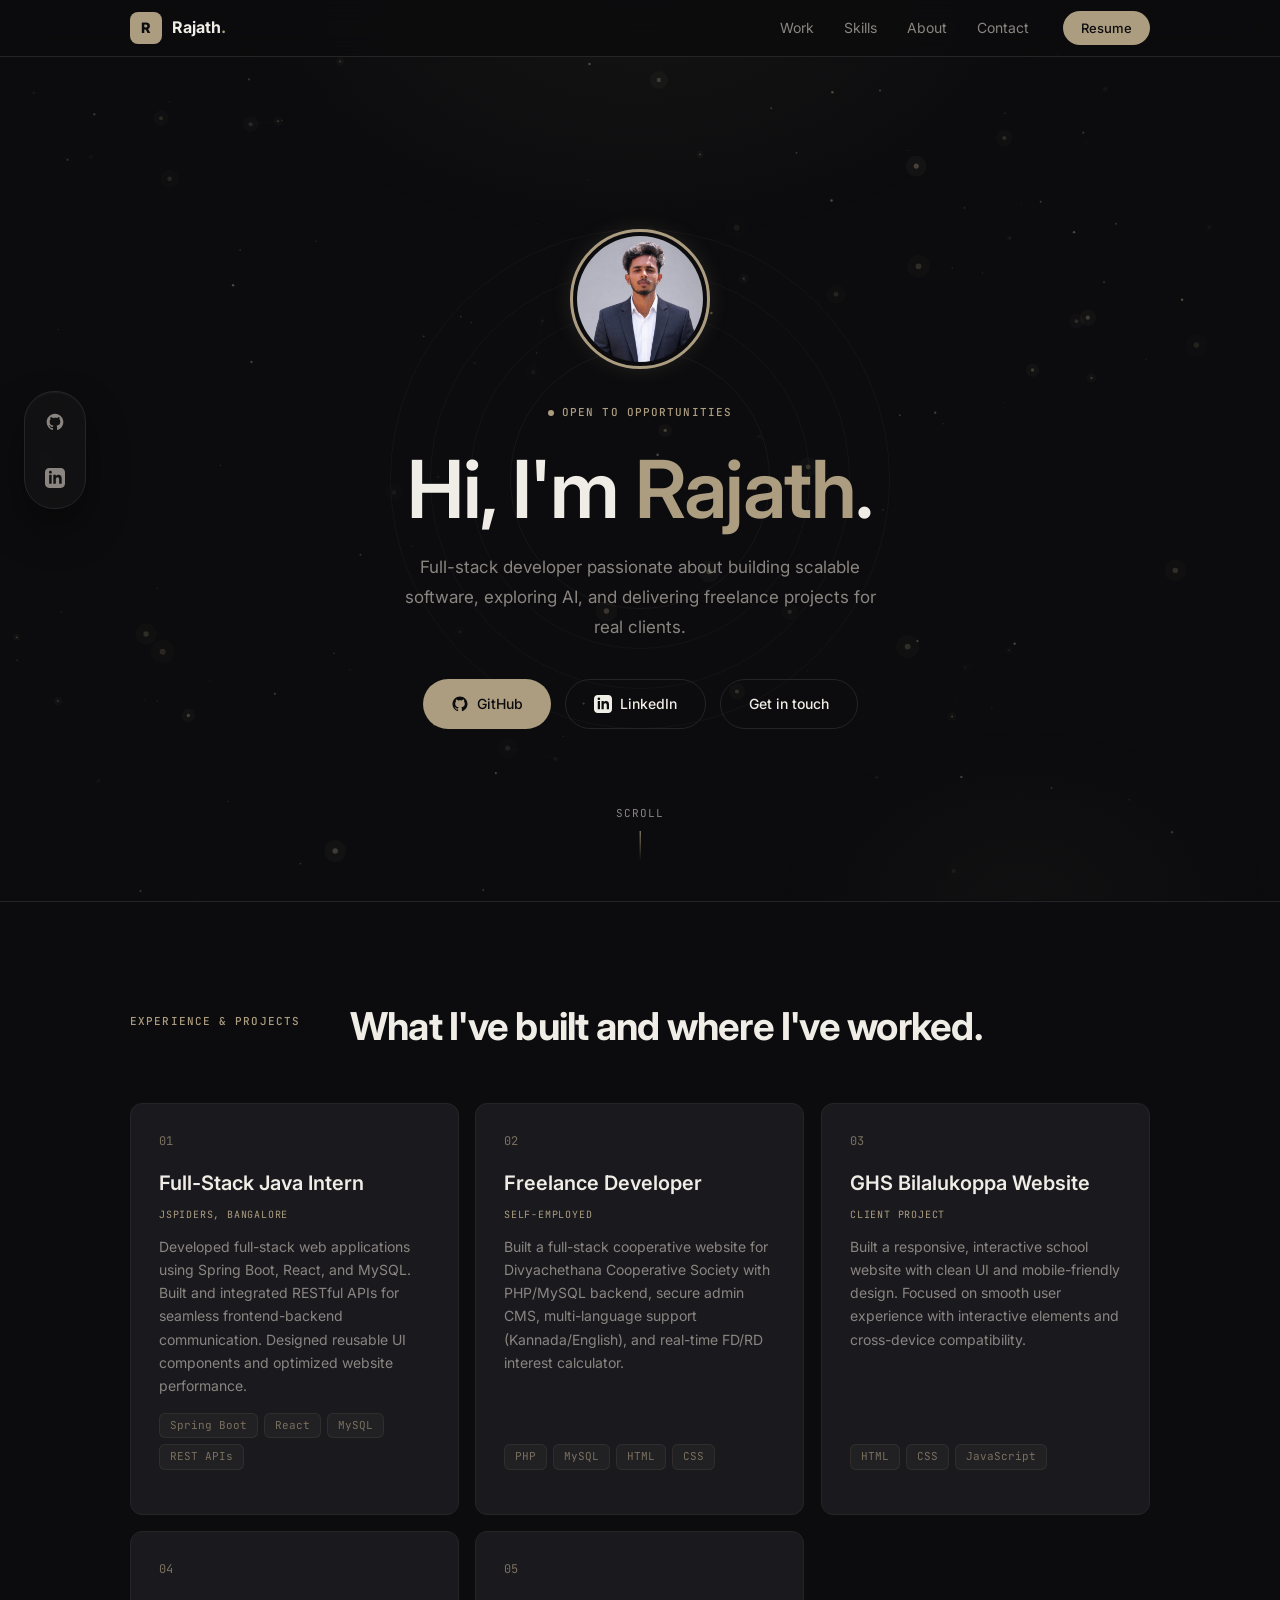
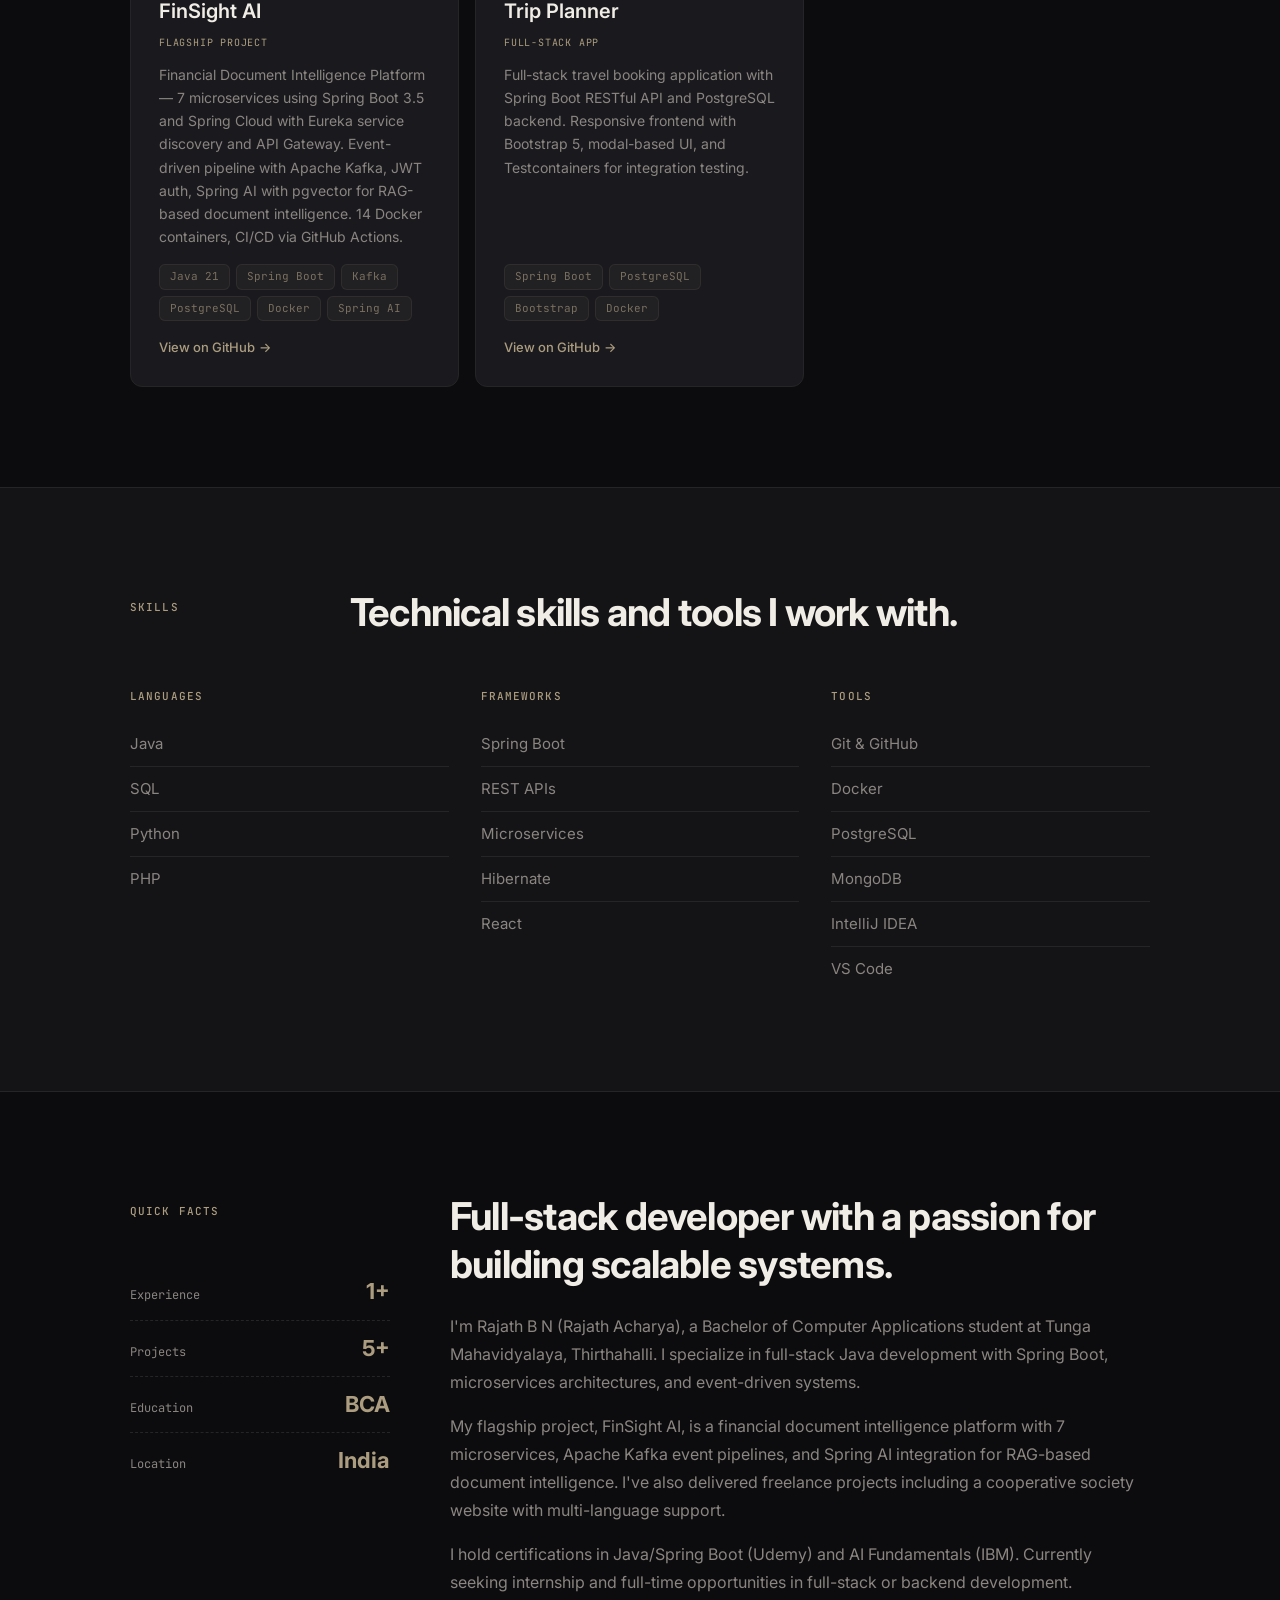
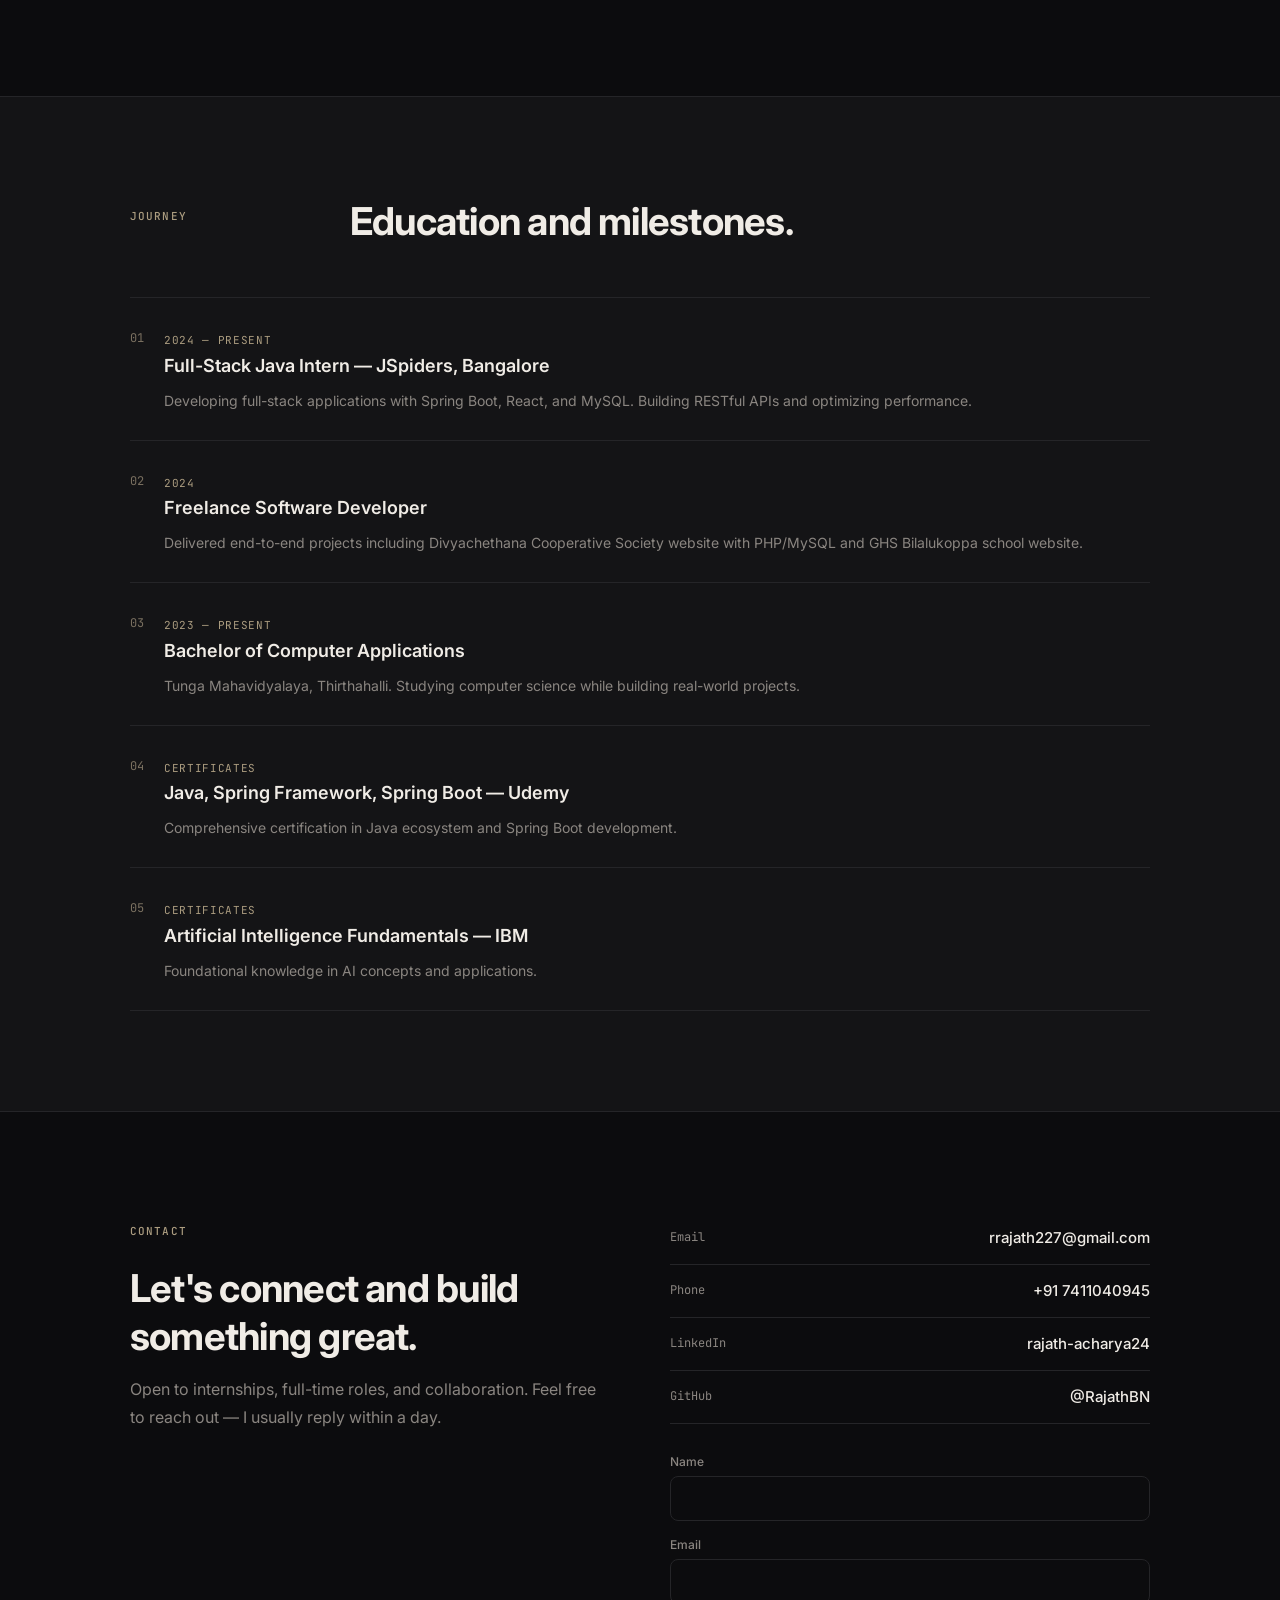
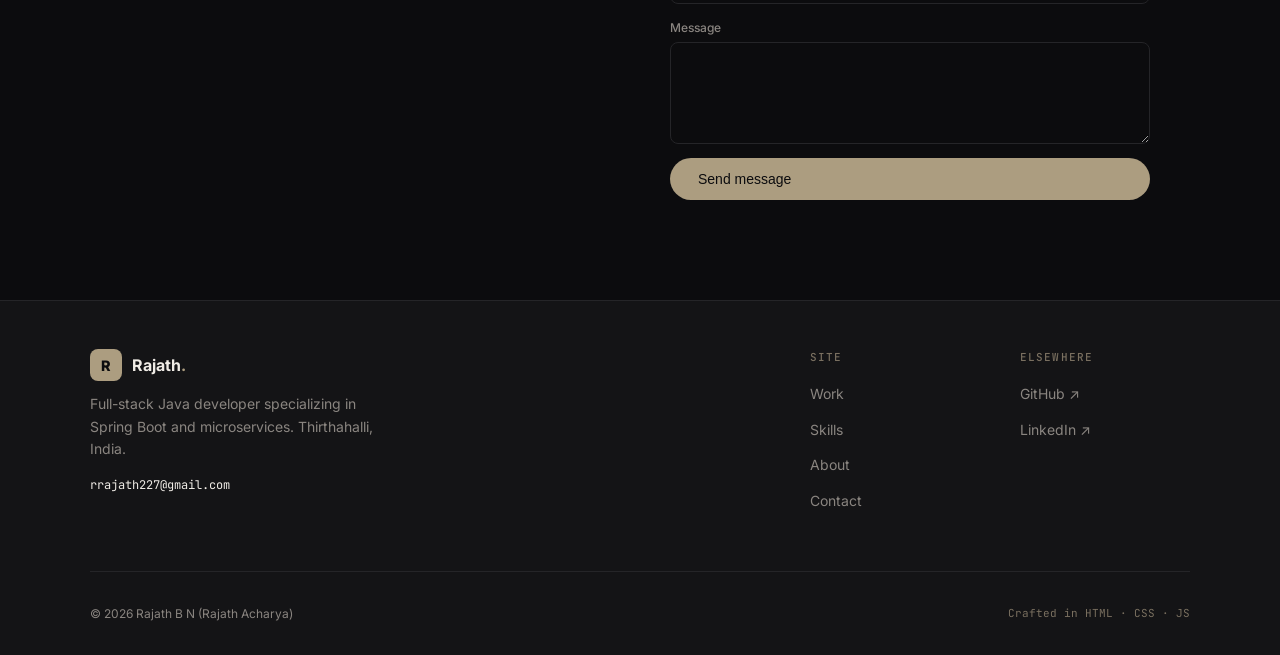
==== commit 83ce18fc: "feat: Modified the text area 0" ====
--- a/index.html
+++ b/index.html
@@ -178,7 +178,7 @@
         </div>
         <p class="eyebrow"><span class="dot-glow"></span> Open to opportunities</p>
         <h1 class="hero-title">Hi, I'm <span class="accent">Rajath</span>.</h1>
-        <p class="hero-sub">I am a full-stack developer with a strong interest in building scalable software and exploring AI technologies.</p>
+        <p class="hero-sub">Full-stack developer passionate about building scalable software, exploring AI, and delivering freelance projects for real clients.</p>
         <div class="hero-cta">
           <a class="btn btn-primary" href="https://github.com/Rajathacharya24" target="_blank" rel="noopener">
             <svg xmlns="http://www.w3.org/2000/svg" viewBox="0 0 24 24" width="18" height="18" fill="currentColor">
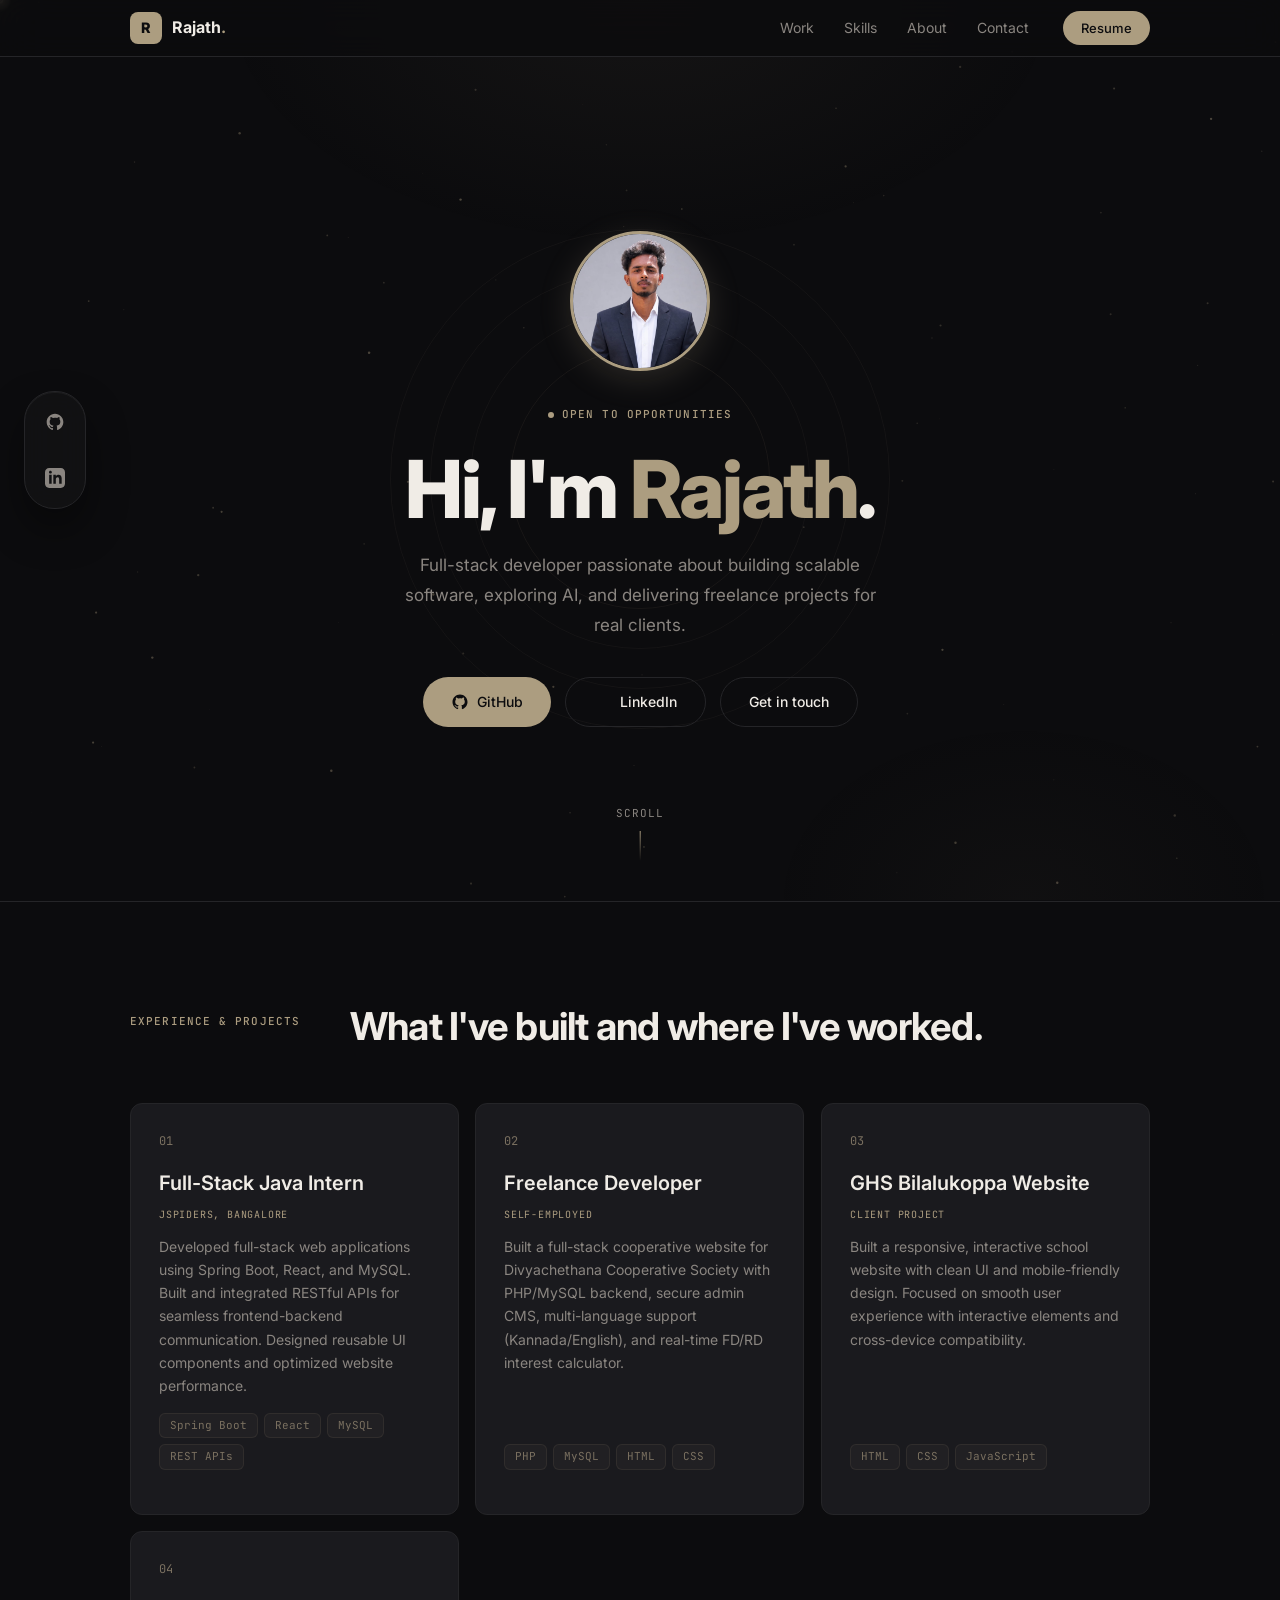
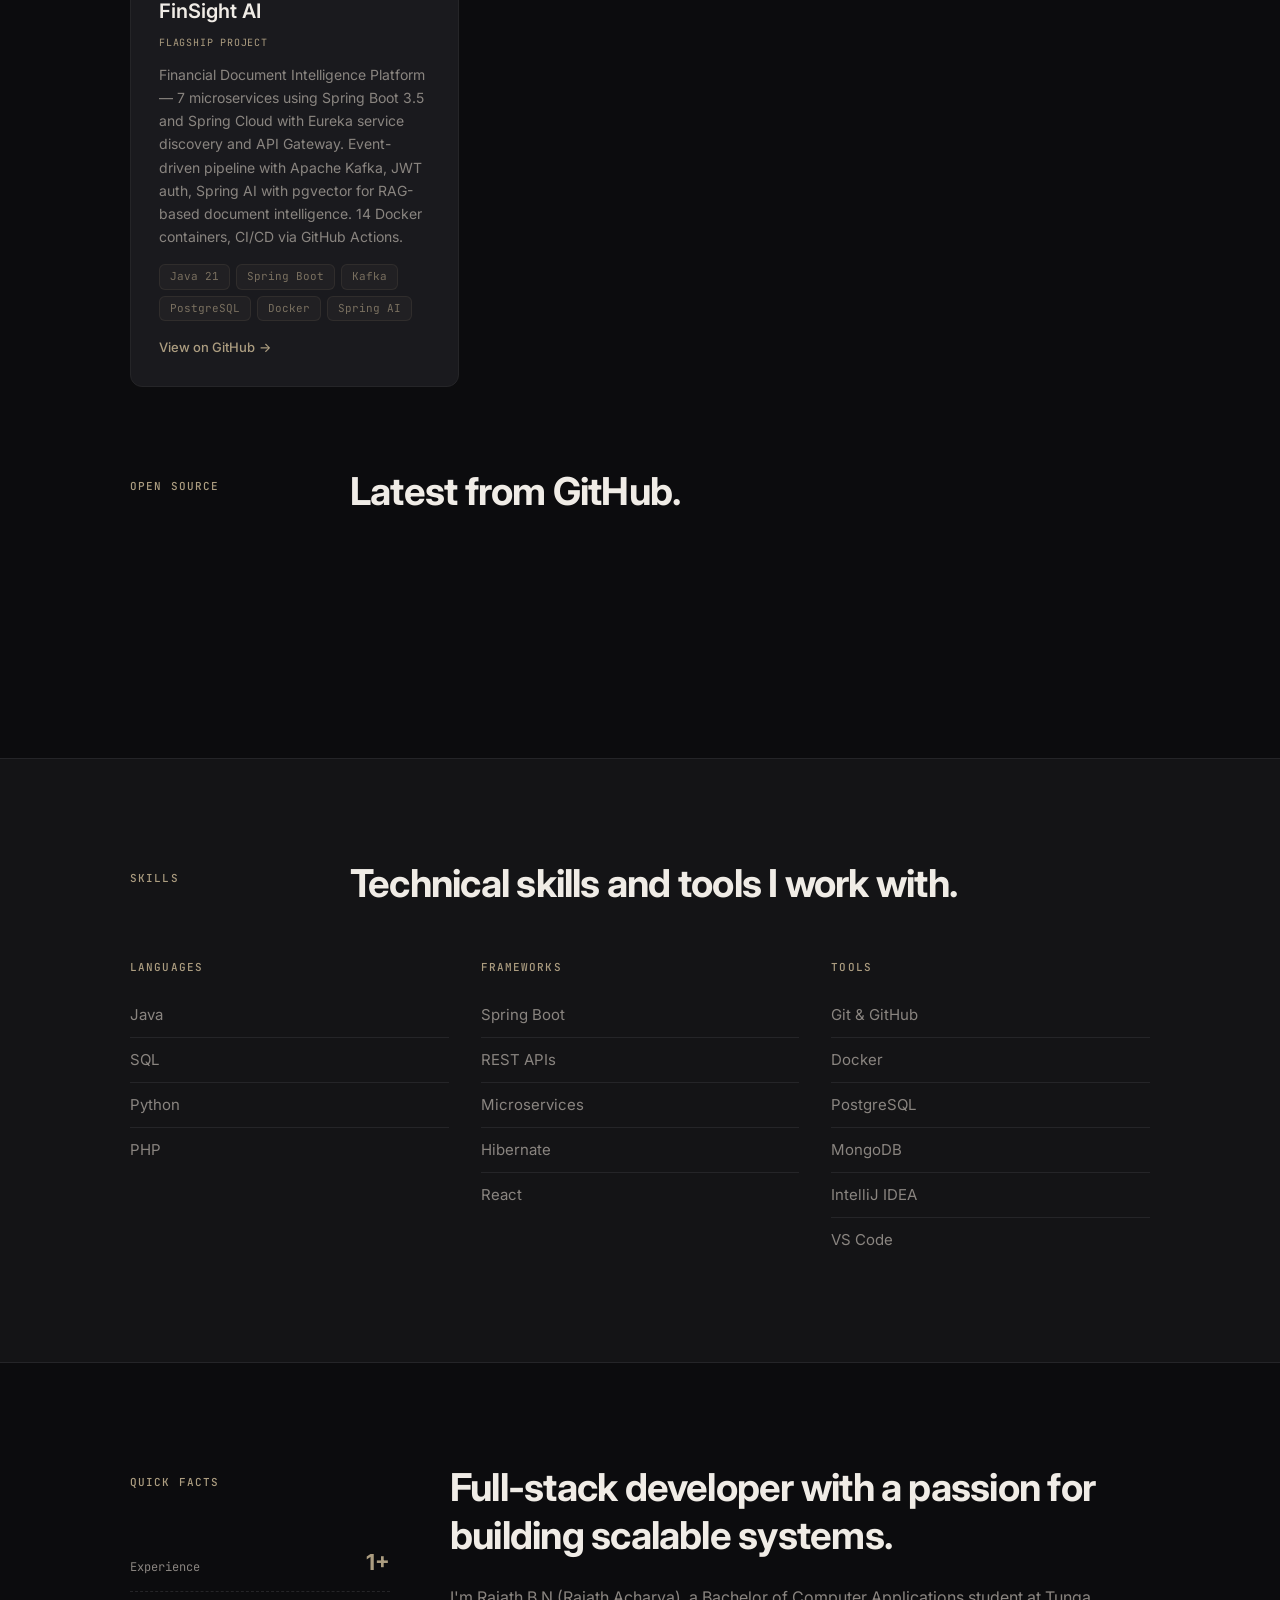
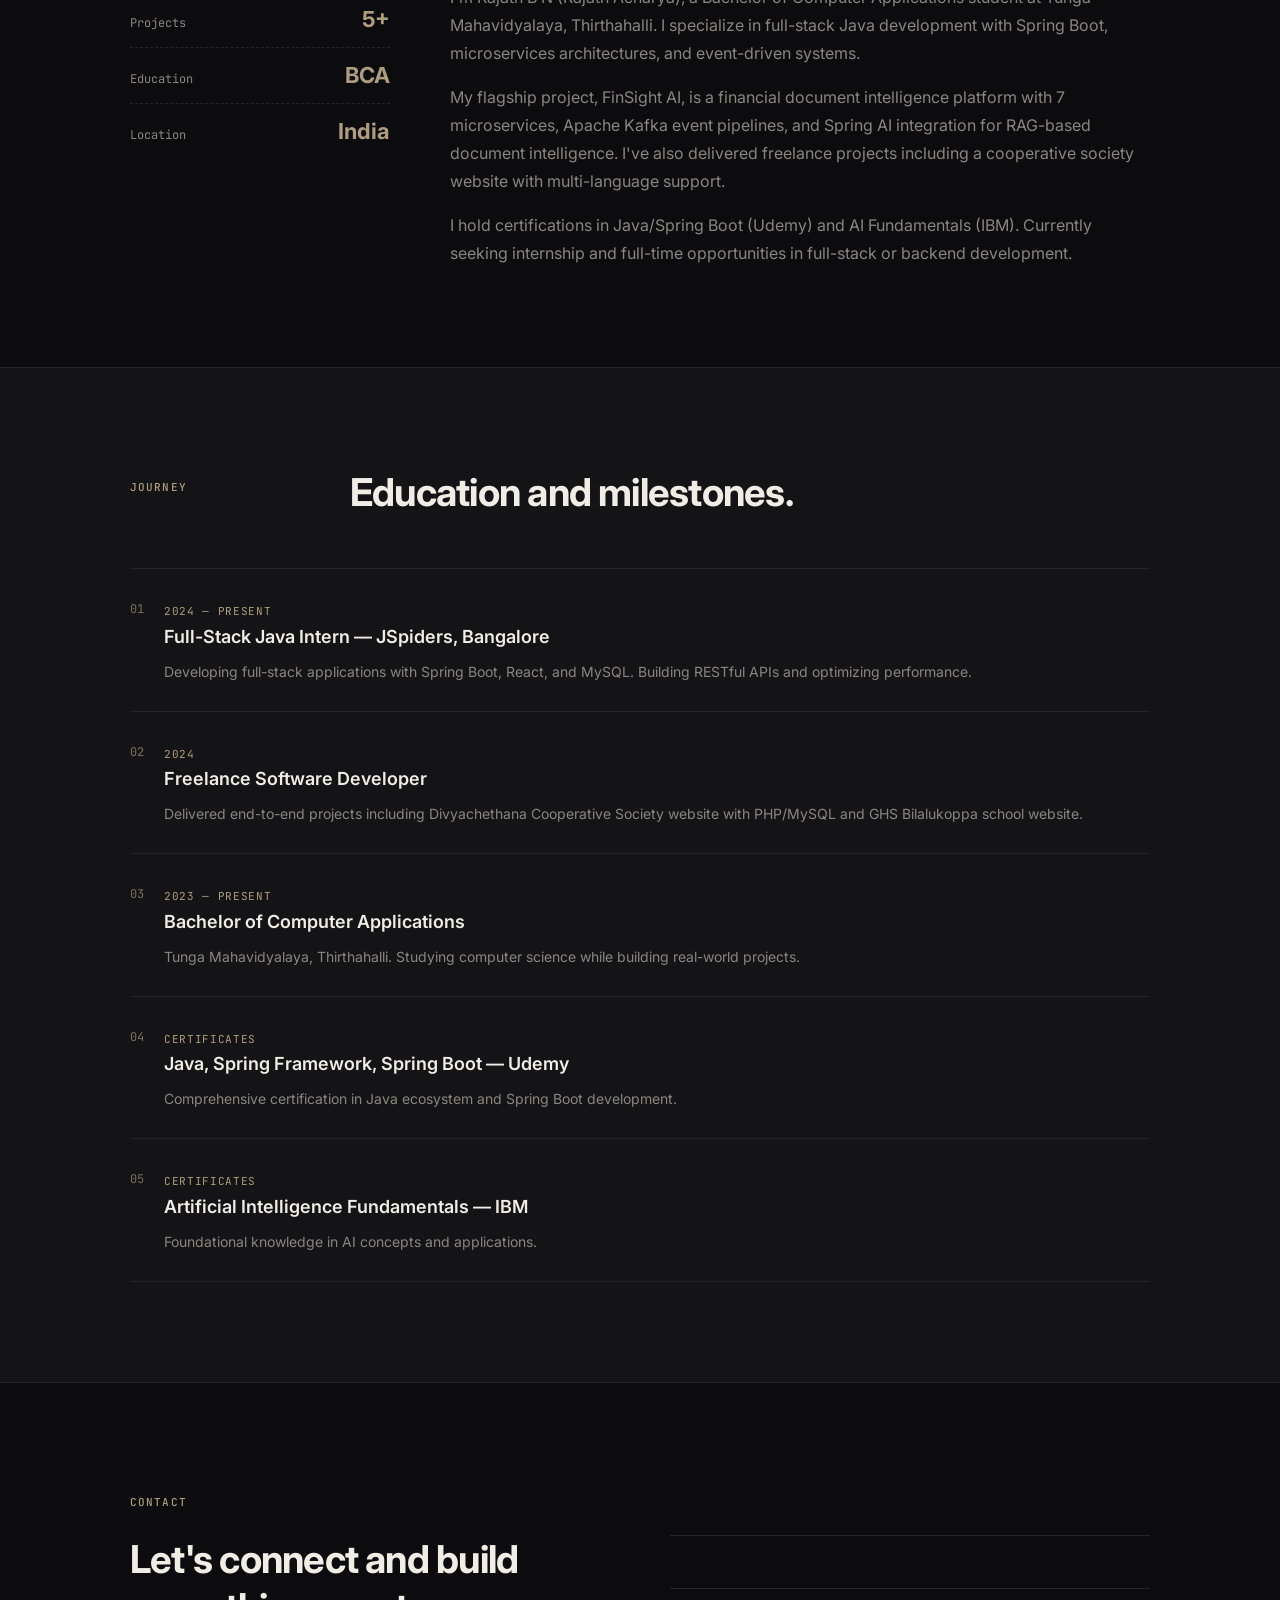
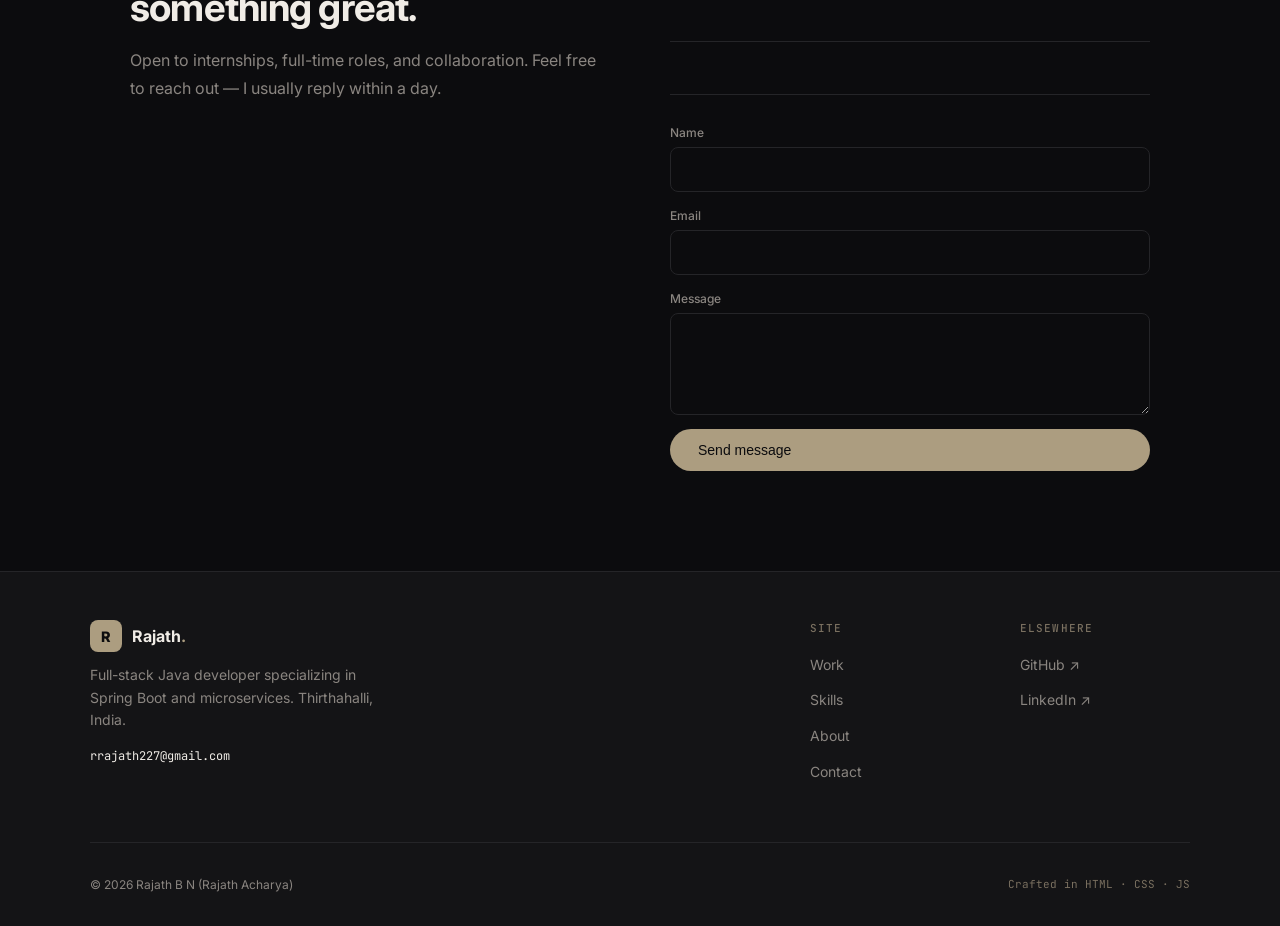
==== commit 73537c71: "feat: Modified the text area" ====
--- a/index.html
+++ b/index.html
@@ -257,24 +257,24 @@
               auth, Spring AI with pgvector for RAG-based document intelligence. 14 Docker containers, CI/CD via GitHub
               Actions.</p>
             <div class="card-tags">
-              <span>Java 21</span><span>Spring
-                Boot</span><span>Kafka</span><span>PostgreSQL</span><span>Docker</span><span>Spring AI</span>
-            </div>
-            <a class="card-link" href="https://github.com/RajathBN" target="_blank" rel="noopener">View on GitHub</a>
+              <span>Java 21</span><span>Spring Boot</span><span>Kafka</span><span>PostgreSQL</span><span>Docker</span><span>Spring AI</span>
+            </div>
+            <a class="card-link" href="https://github.com/Rajathacharya24/FinSight-AI" target="_blank" rel="noopener">View on GitHub</a>
           </article>
-
-          <article class="project-card">
-            <span class="card-number">05</span>
-            <h3 class="card-title">Trip Planner</h3>
-            <span class="card-status">Full-Stack App</span>
-            <p class="card-desc">Full-stack travel booking application with Spring Boot RESTful API and PostgreSQL
-              backend. Responsive frontend with Bootstrap 5, modal-based UI, and Testcontainers for integration testing.
-            </p>
-            <div class="card-tags">
-              <span>Spring Boot</span><span>PostgreSQL</span><span>Bootstrap</span><span>Docker</span>
-            </div>
-            <a class="card-link" href="https://github.com/RajathBN" target="_blank" rel="noopener">View on GitHub</a>
-          </article>
+        </div>
+
+        <div class="section-header" style="margin-top: 80px;">
+          <p class="eyebrow">Open Source</p>
+          <h3 class="section-title">Latest from GitHub.</h3>
+        </div>
+        <div id="github-projects-container" class="projects-grid">
+           <!-- Dynamic GitHub repos will be injected here -->
+        </div>
+        <div style="text-align: center; margin-top: 40px;" class="reveal">
+          <a class="btn btn-ghost" href="https://github.com/Rajathacharya24" target="_blank" rel="noopener">
+            <svg xmlns="http://www.w3.org/2000/svg" viewBox="0 0 24 24" width="18" height="18" fill="currentColor" style="margin-right: 8px;"><path d="M12 2C6.477 2 2 6.477 2 12c0 4.42 2.865 8.166 6.839 9.489.5.092.682-.217.682-.482 0-.237-.008-.866-.013-1.7-2.782.603-3.369-1.34-3.369-1.34-.454-1.156-1.11-1.464-1.11-1.464-.908-.62.069-.608.069-.608 1.003.07 1.531 1.03 1.531 1.03.892 1.529 2.341 1.087 2.91.831.092-.646.35-1.086.636-1.336-2.22-.253-4.555-1.11-4.555-4.943 0-1.091.39-1.984 1.029-2.683-.103-.253-.446-1.27.098-2.647 0 0 .84-.269 2.75 1.025A9.564 9.564 0 0112 6.844c.85.004 1.705.115 2.504.337 1.909-1.294 2.747-1.025 2.747-1.025.546 1.377.203 2.394.1 2.647.64.699 1.028 1.592 1.028 2.683 0 3.842-2.339 4.687-4.566 4.935.359.309.678.919.678 1.852 0 1.336-.012 2.415-.012 2.743 0 .267.18.577.688.479C19.138 20.164 22 16.418 22 12c0-5.523-4.477-10-10-10z"/></svg>
+            View all on GitHub
+          </a>
         </div>
       </div>
     </section>
--- a/css/styles.css
+++ b/css/styles.css
@@ -4,20 +4,27 @@
    ============================ */
 
 :root {
-  --bg:         #0c0c0e;
-  --surface:    #141416;
-  --card:       #1a1a1e;
-  --text:       #f0ece6;
-  --muted:      #8a8580;
-  --accent:     #ac9d80;
+  --bg: #0c0c0e;
+  --surface: #141416;
+  --card: #1a1a1e;
+  --text: #f0ece6;
+  --muted: #8a8580;
+  --accent: #ac9d80;
   --accent-dim: #7a7060;
-  --border:     #252528;
-  --radius:     12px;
-  --ease:       cubic-bezier(.4,0,.2,1);
-}
-
-*, *::before, *::after { box-sizing: border-box; }
-html { scroll-behavior: smooth; }
+  --border: #252528;
+  --radius: 12px;
+  --ease: cubic-bezier(.4, 0, .2, 1);
+}
+
+*,
+*::before,
+*::after {
+  box-sizing: border-box;
+}
+
+html {
+  scroll-behavior: smooth;
+}
 
 body {
   margin: 0;
@@ -32,16 +39,20 @@
 /* Ambient glow */
 body::before {
   content: "";
-  position: fixed; inset: 0;
+  position: fixed;
+  inset: 0;
   background:
-    radial-gradient(ellipse 60% 50% at 50% 0%, rgba(172,157,128,.06), transparent 55%),
-    radial-gradient(ellipse 40% 40% at 80% 100%, rgba(172,157,128,.03), transparent 50%);
-  pointer-events: none; z-index: 0;
+    radial-gradient(ellipse 60% 50% at 50% 0%, rgba(172, 157, 128, .06), transparent 55%),
+    radial-gradient(ellipse 40% 40% at 80% 100%, rgba(172, 157, 128, .03), transparent 50%);
+  pointer-events: none;
+  z-index: 0;
 }
 
 #starfield {
-  position: fixed; inset: 0;
-  z-index: 0; pointer-events: none;
+  position: fixed;
+  inset: 0;
+  z-index: 0;
+  pointer-events: none;
 }
 
 /* ============================
@@ -51,110 +62,211 @@
 /* Shimmer line */
 .shimmer-line {
   position: fixed;
-  top: 0; left: -100%;
-  width: 100%; height: 1px;
-  background: linear-gradient(90deg, transparent, rgba(172,157,128,.2), transparent);
-  z-index: 0; pointer-events: none;
+  top: 0;
+  left: -100%;
+  width: 100%;
+  height: 1px;
+  background: linear-gradient(90deg, transparent, rgba(172, 157, 128, .2), transparent);
+  z-index: 0;
+  pointer-events: none;
   animation: shimmerSweep 10s linear infinite;
 }
+
 @keyframes shimmerSweep {
-  0%   { left: -100%; }
-  100% { left: 200%; }
+  0% {
+    left: -100%;
+  }
+
+  100% {
+    left: 200%;
+  }
 }
 
 /* Particle canvas */
 #lightParticles {
-  position: fixed; inset: 0;
-  z-index: 0; pointer-events: none;
-}
-
-a { color: inherit; text-decoration: none; }
-img { max-width: 100%; display: block; }
+  position: fixed;
+  inset: 0;
+  z-index: 0;
+  pointer-events: none;
+}
+
+a {
+  color: inherit;
+  text-decoration: none;
+}
+
+img {
+  max-width: 100%;
+  display: block;
+}
 
 .frame {
-  max-width: 1100px; margin: 0 auto; padding: 0 24px;
-}
-@media (min-width: 1024px) { .frame { padding: 0 40px; } }
+  max-width: 1100px;
+  margin: 0 auto;
+  padding: 0 24px;
+}
+
+@media (min-width: 1024px) {
+  .frame {
+    padding: 0 40px;
+  }
+}
 
 /* ============================
    HEADER
    ============================ */
 .site-header {
-  position: sticky; top: 0; z-index: 70;
-  background: rgba(12,12,14,.85);
+  position: sticky;
+  top: 0;
+  z-index: 70;
+  background: rgba(12, 12, 14, .85);
   backdrop-filter: blur(20px) saturate(140%);
   border-bottom: 1px solid var(--border);
 }
+
 .nav-inner {
-  max-width: 1100px; margin: 0 auto;
-  padding: 0 24px; display: flex;
-  align-items: center; height: 56px; gap: 20px;
-}
-@media (min-width: 1024px) { .nav-inner { padding: 0 40px; } }
+  max-width: 1100px;
+  margin: 0 auto;
+  padding: 0 24px;
+  display: flex;
+  align-items: center;
+  height: 56px;
+  gap: 20px;
+}
+
+@media (min-width: 1024px) {
+  .nav-inner {
+    padding: 0 40px;
+  }
+}
 
 .logo {
-  display: inline-flex; align-items: center; gap: 10px;
-  font-weight: 700; font-size: 1rem;
-}
+  display: inline-flex;
+  align-items: center;
+  gap: 10px;
+  font-weight: 700;
+  font-size: 1rem;
+}
+
 .logo-mark {
-  width: 32px; height: 32px;
-  display: grid; place-items: center;
+  width: 32px;
+  height: 32px;
+  display: grid;
+  place-items: center;
   background: var(--accent);
-  color: var(--bg); border-radius: 8px;
-  font-weight: 800; font-size: 0.9rem;
+  color: var(--bg);
+  border-radius: 8px;
+  font-weight: 800;
+  font-size: 0.9rem;
   transition: transform .3s var(--ease);
 }
-.logo:hover .logo-mark { transform: rotate(-10deg) scale(1.05); }
-.logo .dot { color: var(--accent); }
-
-.nav-links { display: flex; gap: 2px; margin-left: auto; }
+
+.logo:hover .logo-mark {
+  transform: rotate(-10deg) scale(1.05);
+}
+
+.logo .dot {
+  color: var(--accent);
+}
+
+.nav-links {
+  display: flex;
+  gap: 2px;
+  margin-left: auto;
+}
+
 .nav-links a {
-  font-size: 14px; color: var(--muted);
-  padding: 6px 14px; border-radius: 8px;
+  font-size: 14px;
+  color: var(--muted);
+  padding: 6px 14px;
+  border-radius: 8px;
   transition: all .2s var(--ease);
 }
-.nav-links a:hover { color: var(--text); background: rgba(255,255,255,.04); }
+
+.nav-links a:hover {
+  color: var(--text);
+  background: rgba(255, 255, 255, .04);
+}
 
 .nav-cta {
-  font-size: 13px; font-weight: 500;
-  color: var(--bg); background: var(--accent);
-  padding: 7px 18px; border-radius: 999px;
-  transition: all .3s var(--ease); white-space: nowrap;
-}
-.nav-cta:hover { transform: translateY(-1px); box-shadow: 0 4px 16px rgba(172,157,128,.2); }
+  font-size: 13px;
+  font-weight: 500;
+  color: var(--bg);
+  background: var(--accent);
+  padding: 7px 18px;
+  border-radius: 999px;
+  transition: all .3s var(--ease);
+  white-space: nowrap;
+}
+
+.nav-cta:hover {
+  transform: translateY(-1px);
+  box-shadow: 0 4px 16px rgba(172, 157, 128, .2);
+}
 
 .nav-toggle {
-  display: none; background: none; border: 1px solid var(--border);
-  border-radius: 8px; width: 38px; height: 38px;
-  cursor: pointer; flex-direction: column;
-  gap: 5px; align-items: center; justify-content: center;
+  display: none;
+  background: none;
+  border: 1px solid var(--border);
+  border-radius: 8px;
+  width: 38px;
+  height: 38px;
+  cursor: pointer;
+  flex-direction: column;
+  gap: 5px;
+  align-items: center;
+  justify-content: center;
   margin-left: auto;
 }
+
 .nav-toggle span {
-  display: block; width: 16px; height: 1.5px;
-  background: var(--text); border-radius: 1px;
-}
+  display: block;
+  width: 16px;
+  height: 1.5px;
+  background: var(--text);
+  border-radius: 1px;
+}
+
 .mobile-menu {
-  display: none; flex-direction: column;
-  padding: 8px 24px 20px; gap: 0;
-}
+  display: none;
+  flex-direction: column;
+  padding: 8px 24px 20px;
+  gap: 0;
+}
+
 .mobile-menu a {
-  font-size: 15px; color: var(--muted);
-  padding: 14px 0; border-bottom: 1px solid var(--border);
-}
-.mobile-menu a:last-child { border-bottom: none; }
-.mobile-menu.open { display: flex; }
+  font-size: 15px;
+  color: var(--muted);
+  padding: 14px 0;
+  border-bottom: 1px solid var(--border);
+}
+
+.mobile-menu a:last-child {
+  border-bottom: none;
+}
+
+.mobile-menu.open {
+  display: flex;
+}
 
 /* ============================
    HERO
    ============================ */
 .hero {
   min-height: calc(100vh - 56px);
-  display: flex; align-items: center; justify-content: center;
-  text-align: center; padding: 60px 24px;
+  display: flex;
+  align-items: center;
+  justify-content: center;
+  text-align: center;
+  padding: 60px 24px;
   position: relative;
 }
-.hero-content { max-width: 680px; position: relative; z-index: 1; }
+
+.hero-content {
+  max-width: 680px;
+  position: relative;
+  z-index: 1;
+}
 
 /* Profile Image */
 .hero-image-wrapper {
@@ -168,147 +280,252 @@
   border-radius: 50%;
   object-fit: cover;
   border: 3px solid var(--accent);
-  padding: 4px;
-  background-color: var(--bg);
-  box-shadow: 0 0 20px rgba(172, 157, 128, 0.15);
-  transition: transform 0.3s var(--ease), box-shadow 0.3s var(--ease);
+  box-shadow: 0 8px 32px rgba(172, 157, 128, 0.2);
+  transition: transform 0.4s var(--ease), box-shadow 0.4s var(--ease);
 }
 .hero-profile-img:hover {
   transform: scale(1.05) translateY(-5px);
-  box-shadow: 0 10px 30px rgba(172, 157, 128, 0.3);
+  box-shadow: 0 12px 40px rgba(172, 157, 128, 0.35);
 }
 
 /* Animated rings behind hero */
 .hero-rings {
-  position: absolute; top: 50%; left: 50%;
+  position: absolute;
+  top: 50%;
+  left: 50%;
   transform: translate(-50%, -50%);
-  width: 500px; height: 500px; z-index: 0;
+  width: 500px;
+  height: 500px;
+  z-index: 0;
   pointer-events: none;
 }
+
 .ring {
-  position: absolute; inset: 0;
-  border: 1px solid rgba(172,157,128,.06);
+  position: absolute;
+  inset: 0;
+  border: 1px solid rgba(172, 157, 128, .06);
   border-radius: 50%;
   animation: ringPulse 6s ease-in-out infinite;
 }
-.ring:nth-child(2) { inset: 40px; animation-delay: 1s; }
-.ring:nth-child(3) { inset: 80px; animation-delay: 2s; }
-.ring:nth-child(4) { inset: 120px; animation-delay: 3s; border-color: rgba(172,157,128,.08); }
+
+.ring:nth-child(2) {
+  inset: 40px;
+  animation-delay: 1s;
+}
+
+.ring:nth-child(3) {
+  inset: 80px;
+  animation-delay: 2s;
+}
+
+.ring:nth-child(4) {
+  inset: 120px;
+  animation-delay: 3s;
+  border-color: rgba(172, 157, 128, .08);
+}
+
 @keyframes ringPulse {
-  0%, 100% { opacity: .3; transform: scale(1); }
-  50%      { opacity: .8; transform: scale(1.02); }
+
+  0%,
+  100% {
+    opacity: .3;
+    transform: scale(1);
+  }
+
+  50% {
+    opacity: .8;
+    transform: scale(1.02);
+  }
 }
 
 .eyebrow {
-  display: inline-flex; align-items: center; gap: 8px;
+  display: inline-flex;
+  align-items: center;
+  gap: 8px;
   font-family: 'JetBrains Mono', monospace;
-  font-size: 11px; font-weight: 500;
-  text-transform: uppercase; letter-spacing: .1em;
-  color: var(--accent); margin-bottom: 24px;
-}
+  font-size: 11px;
+  font-weight: 500;
+  text-transform: uppercase;
+  letter-spacing: .1em;
+  color: var(--accent);
+  margin-bottom: 24px;
+}
+
 .dot-glow {
-  width: 6px; height: 6px;
-  background: var(--accent); border-radius: 50%;
+  width: 6px;
+  height: 6px;
+  background: var(--accent);
+  border-radius: 50%;
   animation: dotPulse 2s infinite;
 }
+
 @keyframes dotPulse {
-  0%, 100% { box-shadow: 0 0 0 2px rgba(172,157,128,.2); }
-  50%      { box-shadow: 0 0 0 6px rgba(172,157,128,.05); }
+
+  0%,
+  100% {
+    box-shadow: 0 0 0 2px rgba(172, 157, 128, .2);
+  }
+
+  50% {
+    box-shadow: 0 0 0 6px rgba(172, 157, 128, .05);
+  }
 }
 
 .hero-title {
   font-size: clamp(2.8rem, 7vw, 5rem);
-  font-weight: 600; line-height: 1.1;
-  letter-spacing: -0.02em;
+  font-weight: 800;
+  line-height: 1.05;
+  letter-spacing: -0.03em;
   margin: 0 0 20px;
 }
-.hero-title .accent { color: var(--accent); }
+
+.hero-title .accent {
+  color: var(--accent);
+}
+
 .hero-sub {
-  font-size: 17px; line-height: 1.75;
-  color: var(--muted); max-width: 480px;
+  font-size: 17px;
+  line-height: 1.75;
+  color: var(--muted);
+  max-width: 480px;
   margin: 0 auto 36px;
 }
+
 .hero-cta {
-  display: flex; gap: 14px;
-  justify-content: center; flex-wrap: wrap;
-}
+  display: flex;
+  gap: 14px;
+  justify-content: center;
+  flex-wrap: wrap;
+}
+
 .btn {
-  display: inline-flex; align-items: center; gap: 8px;
-  padding: 13px 28px; border-radius: 999px;
-  font-weight: 500; font-size: 14px;
-  border: none; cursor: pointer;
+  display: inline-flex;
+  align-items: center;
+  gap: 8px;
+  padding: 13px 28px;
+  border-radius: 999px;
+  font-weight: 500;
+  font-size: 14px;
+  border: none;
+  cursor: pointer;
   transition: all .3s var(--ease);
 }
+
 .btn-primary {
-  background: var(--accent); color: var(--bg);
-}
+  background: var(--accent);
+  color: var(--bg);
+}
+
 .btn-primary:hover {
   transform: translateY(-2px);
-  box-shadow: 0 8px 24px rgba(172,157,128,.2);
-}
+  box-shadow: 0 8px 24px rgba(172, 157, 128, .2);
+}
+
 .btn-ghost {
-  background: transparent; color: var(--text);
+  background: transparent;
+  color: var(--text);
   border: 1px solid var(--border);
 }
+
 .btn-ghost:hover {
   border-color: var(--accent);
-  background: rgba(172,157,128,.05);
+  background: rgba(172, 157, 128, .05);
 }
 
 /* Scroll indicator */
 .scroll-hint {
-  position: absolute; bottom: 40px; left: 50%;
+  position: absolute;
+  bottom: 40px;
+  left: 50%;
   transform: translateX(-50%);
-  display: flex; flex-direction: column;
-  align-items: center; gap: 8px;
-  color: var(--muted);
-  font-size: 11px; font-family: 'JetBrains Mono', monospace;
-  letter-spacing: .1em; text-transform: uppercase;
+  display: flex;
+  flex-direction: column;
+  align-items: center;
+  gap: 8px;
+  color: var(--muted);
+  font-size: 11px;
+  font-family: 'JetBrains Mono', monospace;
+  letter-spacing: .1em;
+  text-transform: uppercase;
   animation: scrollBounce 2s ease-in-out infinite;
 }
+
 .scroll-line {
-  width: 1px; height: 30px;
+  width: 1px;
+  height: 30px;
   background: linear-gradient(180deg, var(--accent), transparent);
 }
+
 @keyframes scrollBounce {
-  0%, 100% { transform: translateX(-50%) translateY(0); }
-  50%      { transform: translateX(-50%) translateY(6px); }
+
+  0%,
+  100% {
+    transform: translateX(-50%) translateY(0);
+  }
+
+  50% {
+    transform: translateX(-50%) translateY(6px);
+  }
 }
 
 /* ============================
    SECTIONS
    ============================ */
-.section { padding: 100px 0; position: relative; z-index: 1; }
-.section-border { border-top: 1px solid var(--border); }
-.bg-subtle { background: var(--surface); }
+.section {
+  padding: 100px 0;
+  position: relative;
+  z-index: 1;
+}
+
+.section-border {
+  border-top: 1px solid var(--border);
+}
+
+.bg-subtle {
+  background: var(--surface);
+}
 
 .section-header {
-  display: grid; gap: 12px; margin-bottom: 48px;
-}
+  display: grid;
+  gap: 12px;
+  margin-bottom: 48px;
+}
+
 @media (min-width: 768px) {
   .section-header {
     grid-template-columns: 180px 1fr;
-    gap: 40px; align-items: start;
-  }
-}
+    gap: 40px;
+    align-items: start;
+  }
+}
+
 .section-title {
   font-size: clamp(1.6rem, 3.5vw, 2.4rem);
-  font-weight: 700; line-height: 1.25;
-  letter-spacing: -0.02em; margin: 0;
+  font-weight: 700;
+  line-height: 1.25;
+  letter-spacing: -0.02em;
+  margin: 0;
 }
 
 /* ============================
    PROJECTS — card grid
    ============================ */
 .projects-grid {
-  display: grid; grid-template-columns: 1fr;
+  display: grid;
+  grid-template-columns: 1fr;
   gap: 16px;
 }
+
 @media (min-width: 768px) {
-  .projects-grid { grid-template-columns: repeat(2, 1fr); }
-}
+  .projects-grid {
+    grid-template-columns: repeat(2, 1fr);
+  }
+}
+
 @media (min-width: 1024px) {
-  .projects-grid { grid-template-columns: repeat(3, 1fr); }
+  .projects-grid {
+    grid-template-columns: repeat(3, 1fr);
+  }
 }
 
 .project-card {
@@ -317,207 +534,343 @@
   border-radius: var(--radius);
   padding: 28px;
   transition: all .4s var(--ease);
-  display: flex; flex-direction: column;
-  position: relative; overflow: hidden;
-}
+  display: flex;
+  flex-direction: column;
+  position: relative;
+  overflow: hidden;
+}
+
 .project-card::before {
-  content: ''; position: absolute;
-  top: 0; left: 0; right: 0; height: 2px;
+  content: '';
+  position: absolute;
+  top: 0;
+  left: 0;
+  right: 0;
+  height: 2px;
   background: linear-gradient(90deg, var(--accent), transparent);
-  opacity: 0; transition: opacity .3s;
-}
-.project-card:hover::before { opacity: 1; }
+  opacity: 0;
+  transition: opacity .3s;
+}
+
+.project-card:hover::before {
+  opacity: 1;
+}
+
 .project-card:hover {
-  border-color: rgba(172,157,128,.2);
+  border-color: rgba(172, 157, 128, .2);
   transform: translateY(-4px);
-  box-shadow: 0 12px 40px rgba(0,0,0,.3);
-}
+  box-shadow: 0 12px 40px rgba(0, 0, 0, .3);
+}
+
 .card-number {
   font-family: 'JetBrains Mono', monospace;
-  font-size: 12px; color: var(--accent-dim);
+  font-size: 12px;
+  color: var(--accent-dim);
   margin-bottom: 16px;
 }
+
 .card-title {
-  font-size: 20px; font-weight: 600;
+  font-size: 20px;
+  font-weight: 600;
   margin: 0 0 8px;
 }
+
 .card-status {
   font-family: 'JetBrains Mono', monospace;
-  font-size: 10px; text-transform: uppercase;
-  letter-spacing: .08em; color: var(--accent);
+  font-size: 10px;
+  text-transform: uppercase;
+  letter-spacing: .08em;
+  color: var(--accent);
   margin-bottom: 12px;
 }
+
 .card-desc {
-  font-size: 14px; line-height: 1.65;
-  color: var(--muted); flex: 1;
+  font-size: 14px;
+  line-height: 1.65;
+  color: var(--muted);
+  flex: 1;
   margin: 0 0 16px;
 }
+
 .card-tags {
-  display: flex; flex-wrap: wrap; gap: 6px;
+  display: flex;
+  flex-wrap: wrap;
+  gap: 6px;
   margin-bottom: 16px;
 }
+
 .card-tags span {
   font-family: 'JetBrains Mono', monospace;
-  font-size: 11px; color: var(--accent-dim);
-  background: rgba(172,157,128,.05);
-  border: 1px solid rgba(172,157,128,.1);
-  padding: 3px 10px; border-radius: 6px;
-}
+  font-size: 11px;
+  color: var(--accent-dim);
+  background: rgba(172, 157, 128, .05);
+  border: 1px solid rgba(172, 157, 128, .1);
+  padding: 3px 10px;
+  border-radius: 6px;
+}
+
 .card-link {
-  font-size: 13px; font-weight: 500;
-  color: var(--accent); display: inline-flex;
-  align-items: center; gap: 4px;
+  font-size: 13px;
+  font-weight: 500;
+  color: var(--accent);
+  display: inline-flex;
+  align-items: center;
+  gap: 4px;
   transition: gap .2s var(--ease);
 }
-.card-link:hover { gap: 8px; }
-.card-link::after { content: '→'; }
+
+.card-link:hover {
+  gap: 8px;
+}
+
+.card-link::after {
+  content: '→';
+}
 
 /* ============================
    SKILLS — list columns
    ============================ */
 .skills-grid {
-  display: grid; grid-template-columns: 1fr;
+  display: grid;
+  grid-template-columns: 1fr;
   gap: 32px;
 }
+
 @media (min-width: 768px) {
-  .skills-grid { grid-template-columns: repeat(3, 1fr); }
-}
+  .skills-grid {
+    grid-template-columns: repeat(3, 1fr);
+  }
+}
+
 .skill-col h4 {
   font-family: 'JetBrains Mono', monospace;
-  font-size: 11px; font-weight: 500;
-  text-transform: uppercase; letter-spacing: .1em;
-  color: var(--accent); margin: 0 0 16px;
-}
+  font-size: 11px;
+  font-weight: 500;
+  text-transform: uppercase;
+  letter-spacing: .1em;
+  color: var(--accent);
+  margin: 0 0 16px;
+}
+
 .skill-list {
-  list-style: none; margin: 0; padding: 0;
-}
+  list-style: none;
+  margin: 0;
+  padding: 0;
+}
+
 .skill-list li {
   padding: 10px 0;
   border-bottom: 1px solid var(--border);
-  font-size: 15px; color: var(--muted);
+  font-size: 15px;
+  color: var(--muted);
   transition: color .2s;
 }
-.skill-list li:last-child { border-bottom: none; }
-.skill-list li:hover { color: var(--text); }
+
+.skill-list li:last-child {
+  border-bottom: none;
+}
+
+.skill-list li:hover {
+  color: var(--text);
+}
 
 /* ============================
    ABOUT — two column
    ============================ */
 .about-layout {
-  display: grid; grid-template-columns: 1fr; gap: 40px;
-}
+  display: grid;
+  grid-template-columns: 1fr;
+  gap: 40px;
+}
+
 @media (min-width: 768px) {
   .about-layout {
-    grid-template-columns: 260px 1fr; gap: 60px;
-  }
-}
-.about-stats dl { margin: 20px 0 0; padding: 0; }
+    grid-template-columns: 260px 1fr;
+    gap: 60px;
+  }
+}
+
+.about-stats dl {
+  margin: 20px 0 0;
+  padding: 0;
+}
+
 .stat-row {
-  display: flex; justify-content: space-between;
-  align-items: baseline; padding: 10px 0;
+  display: flex;
+  justify-content: space-between;
+  align-items: baseline;
+  padding: 10px 0;
   border-bottom: 1px dashed var(--border);
 }
-.stat-row:last-child { border-bottom: none; }
+
+.stat-row:last-child {
+  border-bottom: none;
+}
+
 .stat-row dt {
   font-family: 'JetBrains Mono', monospace;
-  font-size: 12px; color: var(--muted);
-}
+  font-size: 12px;
+  color: var(--muted);
+}
+
 .stat-row dd {
-  font-size: 22px; font-weight: 700;
-  margin: 0; color: var(--accent);
-}
-.about-text .section-title { margin-bottom: 24px; }
+  font-size: 22px;
+  font-weight: 700;
+  margin: 0;
+  color: var(--accent);
+}
+
+.about-text .section-title {
+  margin-bottom: 24px;
+}
+
 .about-body p {
-  font-size: 16px; line-height: 1.75;
-  color: var(--muted); margin: 0 0 16px;
-}
-.about-body p:last-child { margin-bottom: 0; }
+  font-size: 16px;
+  line-height: 1.75;
+  color: var(--muted);
+  margin: 0 0 16px;
+}
+
+.about-body p:last-child {
+  margin-bottom: 0;
+}
 
 /* ============================
    TIMELINE
    ============================ */
 .timeline-list {
-  list-style: none; margin: 0; padding: 0;
-}
+  list-style: none;
+  margin: 0;
+  padding: 0;
+}
+
 .timeline-item {
   display: grid;
   grid-template-columns: auto 1fr;
-  gap: 0 20px; padding: 28px 0;
+  gap: 0 20px;
+  padding: 28px 0;
   border-bottom: 1px solid var(--border);
   align-items: start;
 }
-.timeline-item:first-child { border-top: 1px solid var(--border); }
+
+.timeline-item:first-child {
+  border-top: 1px solid var(--border);
+}
+
 .timeline-num {
   font-family: 'JetBrains Mono', monospace;
-  font-size: 12px; color: var(--accent-dim);
+  font-size: 12px;
+  color: var(--accent-dim);
   padding-top: 3px;
 }
+
 .timeline-date {
   font-family: 'JetBrains Mono', monospace;
-  font-size: 11px; color: var(--accent);
-  text-transform: uppercase; letter-spacing: .06em;
+  font-size: 11px;
+  color: var(--accent);
+  text-transform: uppercase;
+  letter-spacing: .06em;
   margin-bottom: 4px;
 }
+
 .timeline-item h3 {
-  font-size: 18px; font-weight: 600;
+  font-size: 18px;
+  font-weight: 600;
   margin: 0;
 }
+
 .timeline-item p {
   grid-column: 2;
-  font-size: 14px; line-height: 1.65;
-  color: var(--muted); margin: 8px 0 0;
+  font-size: 14px;
+  line-height: 1.65;
+  color: var(--muted);
+  margin: 8px 0 0;
 }
 
 /* ============================
    CONTACT
    ============================ */
 .contact-layout {
-  display: grid; grid-template-columns: 1fr; gap: 40px;
-}
+  display: grid;
+  grid-template-columns: 1fr;
+  gap: 40px;
+}
+
 @media (min-width: 768px) {
   .contact-layout {
-    grid-template-columns: 1fr 1fr; gap: 60px;
-  }
-}
+    grid-template-columns: 1fr 1fr;
+    gap: 60px;
+  }
+}
+
 .contact-note {
-  font-size: 16px; line-height: 1.7;
-  color: var(--muted); margin: 16px 0 0;
-}
+  font-size: 16px;
+  line-height: 1.7;
+  color: var(--muted);
+  margin: 16px 0 0;
+}
+
 .contact-links {
-  list-style: none; margin: 0 0 28px; padding: 0;
-}
+  list-style: none;
+  margin: 0 0 28px;
+  padding: 0;
+}
+
 .contact-links li {
-  display: flex; justify-content: space-between;
-  align-items: center; padding: 14px 0;
+  display: flex;
+  justify-content: space-between;
+  align-items: center;
+  padding: 14px 0;
   border-bottom: 1px solid var(--border);
 }
+
 .contact-label {
   font-family: 'JetBrains Mono', monospace;
-  font-size: 12px; color: var(--muted);
-}
+  font-size: 12px;
+  color: var(--muted);
+}
+
 .contact-links a {
-  font-size: 15px; font-weight: 500;
+  font-size: 15px;
+  font-weight: 500;
   transition: color .2s;
 }
-.contact-links a:hover { color: var(--accent); }
+
+.contact-links a:hover {
+  color: var(--accent);
+}
 
 .contact-form {
-  display: flex; flex-direction: column; gap: 14px;
-}
+  display: flex;
+  flex-direction: column;
+  gap: 14px;
+}
+
 .contact-form label {
-  display: flex; flex-direction: column; gap: 5px;
-  font-size: 12px; font-weight: 500; color: var(--muted);
-}
+  display: flex;
+  flex-direction: column;
+  gap: 5px;
+  font-size: 12px;
+  font-weight: 500;
+  color: var(--muted);
+}
+
 .contact-form input,
 .contact-form textarea {
-  padding: 12px 14px; border: 1px solid var(--border);
-  border-radius: 8px; background: var(--bg);
-  color: var(--text); font-family: inherit;
-  font-size: 15px; transition: border-color .2s;
-}
+  padding: 12px 14px;
+  border: 1px solid var(--border);
+  border-radius: 8px;
+  background: var(--bg);
+  color: var(--text);
+  font-family: inherit;
+  font-size: 15px;
+  transition: border-color .2s;
+}
+
 .contact-form input:focus,
 .contact-form textarea:focus {
-  outline: none; border-color: var(--accent);
+  outline: none;
+  border-color: var(--accent);
 }
 
 /* ============================
@@ -527,88 +880,134 @@
   border-top: 1px solid var(--border);
   background: var(--surface);
 }
+
 .footer-grid {
-  display: grid; grid-template-columns: 1fr;
-  gap: 32px; padding: 48px 0;
-}
+  display: grid;
+  grid-template-columns: 1fr;
+  gap: 32px;
+  padding: 48px 0;
+}
+
 @media (min-width: 768px) {
   .footer-grid {
-    grid-template-columns: 4fr 1fr 1fr; gap: 40px;
-  }
-}
+    grid-template-columns: 4fr 1fr 1fr;
+    gap: 40px;
+  }
+}
+
 .footer-desc {
-  font-size: 14px; color: var(--muted);
-  margin: 12px 0 0; max-width: 32ch; line-height: 1.6;
-}
+  font-size: 14px;
+  color: var(--muted);
+  margin: 12px 0 0;
+  max-width: 32ch;
+  line-height: 1.6;
+}
+
 .footer-email {
-  display: block; font-family: 'JetBrains Mono', monospace;
-  font-size: 12px; margin-top: 16px;
+  display: block;
+  font-family: 'JetBrains Mono', monospace;
+  font-size: 12px;
+  margin-top: 16px;
   transition: color .2s;
 }
-.footer-email:hover { color: var(--accent); }
+
+.footer-email:hover {
+  color: var(--accent);
+}
+
 .footer-col h5 {
   font-family: 'JetBrains Mono', monospace;
-  font-size: 11px; font-weight: 500;
-  text-transform: uppercase; letter-spacing: .1em;
-  color: var(--accent-dim); margin: 0 0 14px;
-}
-.footer-col ul { list-style: none; margin: 0; padding: 0; }
-.footer-col li { margin-bottom: 10px; }
+  font-size: 11px;
+  font-weight: 500;
+  text-transform: uppercase;
+  letter-spacing: .1em;
+  color: var(--accent-dim);
+  margin: 0 0 14px;
+}
+
+.footer-col ul {
+  list-style: none;
+  margin: 0;
+  padding: 0;
+}
+
+.footer-col li {
+  margin-bottom: 10px;
+}
+
 .footer-col a {
-  font-size: 14px; color: var(--muted);
+  font-size: 14px;
+  color: var(--muted);
   transition: color .2s;
 }
-.footer-col a:hover { color: var(--text); }
+
+.footer-col a:hover {
+  color: var(--text);
+}
 
 .footer-bottom {
-  display: flex; justify-content: space-between;
-  align-items: center; padding: 20px 0;
+  display: flex;
+  justify-content: space-between;
+  align-items: center;
+  padding: 20px 0;
   border-top: 1px solid var(--border);
-  font-size: 12px; color: var(--muted);
-}
+  font-size: 12px;
+  color: var(--muted);
+}
+
 .footer-tag {
   font-family: 'JetBrains Mono', monospace;
-  font-size: 11px; color: var(--accent-dim);
+  font-size: 11px;
+  color: var(--accent-dim);
 }
 
 /* ============================
    3D EFFECTS
    ============================ */
-.perspective-container { perspective: 1200px; }
+.perspective-container {
+  perspective: 1200px;
+}
 
 .project-card {
   transform-style: preserve-3d;
   will-change: transform;
 }
+
 .project-card .card-inner {
   transform: translateZ(0);
   transition: transform .5s var(--ease);
 }
+
 .project-card:hover .card-inner {
   transform: translateZ(20px);
 }
 
 /* 3D tilt shine overlay */
 .project-card::after {
-  content: ''; position: absolute;
-  inset: 0; border-radius: var(--radius);
-  background: linear-gradient(
-    135deg,
-    rgba(172,157,128,.08) 0%,
-    transparent 50%,
-    rgba(172,157,128,.03) 100%
-  );
-  opacity: 0; transition: opacity .4s;
+  content: '';
+  position: absolute;
+  inset: 0;
+  border-radius: var(--radius);
+  background: linear-gradient(135deg,
+      rgba(172, 157, 128, .08) 0%,
+      transparent 50%,
+      rgba(172, 157, 128, .03) 100%);
+  opacity: 0;
+  transition: opacity .4s;
   pointer-events: none;
   z-index: 1;
 }
-.project-card:hover::after { opacity: 1; }
+
+.project-card:hover::after {
+  opacity: 1;
+}
 
 /* Skill card 3D */
 .skill-col {
   transform-style: preserve-3d;
   transition: transform .4s var(--ease);
 }
+
 .skill-col:hover {
   transform: rotateY(-2deg) rotateX(1deg) translateZ(8px);
 }
@@ -618,32 +1017,77 @@
   transform-style: preserve-3d;
   animation: heroFloat 8s ease-in-out infinite;
 }
+
 @keyframes heroFloat {
-  0%, 100% { transform: rotateX(0) rotateY(0); }
-  25%      { transform: rotateX(.5deg) rotateY(.5deg); }
-  50%      { transform: rotateX(0) rotateY(0); }
-  75%      { transform: rotateX(-.5deg) rotateY(-.5deg); }
+
+  0%,
+  100% {
+    transform: rotateX(0) rotateY(0);
+  }
+
+  25% {
+    transform: rotateX(.5deg) rotateY(.5deg);
+  }
+
+  50% {
+    transform: rotateX(0) rotateY(0);
+  }
+
+  75% {
+    transform: rotateX(-.5deg) rotateY(-.5deg);
+  }
 }
 
 /* Ring 3D rotation */
 .ring {
   transform-style: preserve-3d;
 }
-.ring:nth-child(1) { animation: ring3d 12s ease-in-out infinite; }
-.ring:nth-child(2) { animation: ring3d 14s ease-in-out infinite reverse; }
-.ring:nth-child(3) { animation: ring3d 16s ease-in-out infinite; }
-.ring:nth-child(4) { animation: ring3d 18s ease-in-out infinite reverse; }
+
+.ring:nth-child(1) {
+  animation: ring3d 12s ease-in-out infinite;
+}
+
+.ring:nth-child(2) {
+  animation: ring3d 14s ease-in-out infinite reverse;
+}
+
+.ring:nth-child(3) {
+  animation: ring3d 16s ease-in-out infinite;
+}
+
+.ring:nth-child(4) {
+  animation: ring3d 18s ease-in-out infinite reverse;
+}
+
 @keyframes ring3d {
-  0%, 100% { transform: rotateX(0) rotateY(0) scale(1); opacity: .3; }
-  25%      { transform: rotateX(15deg) rotateY(10deg) scale(1.02); opacity: .6; }
-  50%      { transform: rotateX(0) rotateY(20deg) scale(1.04); opacity: .8; }
-  75%      { transform: rotateX(-15deg) rotateY(10deg) scale(1.02); opacity: .6; }
+
+  0%,
+  100% {
+    transform: rotateX(0) rotateY(0) scale(1);
+    opacity: .3;
+  }
+
+  25% {
+    transform: rotateX(15deg) rotateY(10deg) scale(1.02);
+    opacity: .6;
+  }
+
+  50% {
+    transform: rotateX(0) rotateY(20deg) scale(1.04);
+    opacity: .8;
+  }
+
+  75% {
+    transform: rotateX(-15deg) rotateY(10deg) scale(1.02);
+    opacity: .6;
+  }
 }
 
 /* About stats 3D */
 .stat-row {
   transition: transform .3s var(--ease);
 }
+
 .stat-row:hover {
   transform: translateX(6px) translateZ(4px);
 }
@@ -653,6 +1097,7 @@
   transform-style: preserve-3d;
   transition: transform .4s var(--ease);
 }
+
 .timeline-item:hover {
   transform: translateX(8px) translateZ(6px);
 }
@@ -662,6 +1107,7 @@
   transform-style: preserve-3d;
   transition: transform .3s var(--ease);
 }
+
 .contact-links li:hover {
   transform: translateX(6px) translateZ(4px);
 }
@@ -674,6 +1120,7 @@
   position: relative;
   z-index: 10;
 }
+
 .btn:active {
   transform: translateY(1px) translateZ(-2px) scale(.98);
 }
@@ -682,30 +1129,85 @@
    REVEAL
    ============================ */
 .reveal {
-  opacity: 0; transform: translateY(20px) translateZ(-10px);
+  opacity: 0;
+  transform: translateY(20px) translateZ(-10px);
   transition: opacity .7s var(--ease), transform .7s var(--ease);
 }
-.reveal.active { opacity: 1; transform: translateY(0) translateZ(0); }
+
+.reveal.active {
+  opacity: 1;
+  transform: translateY(0) translateZ(0);
+}
 
 @media (prefers-reduced-motion: reduce) {
-  .reveal { opacity: 1; transform: none; transition: none; }
-  .ring, .scroll-hint, .dot-glow, .hero-content { animation: none; }
-  .project-card, .skill-col, .timeline-item, .contact-links li, .stat-row { transform: none !important; }
-  .aurora, .shimmer-line { animation: none; opacity: .05; }
+  .reveal {
+    opacity: 1;
+    transform: none;
+    transition: none;
+  }
+
+  .ring,
+  .scroll-hint,
+  .dot-glow,
+  .hero-content {
+    animation: none;
+  }
+
+  .project-card,
+  .skill-col,
+  .timeline-item,
+  .contact-links li,
+  .stat-row {
+    transform: none !important;
+  }
+
+  .aurora,
+  .shimmer-line {
+    animation: none;
+    opacity: .05;
+  }
 }
 
 /* ============================
    RESPONSIVE
    ============================ */
 @media (max-width: 767px) {
-  .nav-links, .nav-cta { display: none; }
-  .nav-toggle { display: flex; }
-  .hero { min-height: calc(100vh - 56px); padding: 40px 20px; }
-  .hero-title { font-size: 2.4rem; }
-  .section { padding: 70px 0; }
-  .timeline-item { grid-template-columns: 1fr; gap: 6px; }
-  .timeline-num { padding-top: 0; }
-  .timeline-item h3, .timeline-item p { grid-column: 1; }
+
+  .nav-links,
+  .nav-cta {
+    display: none;
+  }
+
+  .nav-toggle {
+    display: flex;
+  }
+
+  .hero {
+    min-height: calc(100vh - 56px);
+    padding: 40px 20px;
+  }
+
+  .hero-title {
+    font-size: 2.4rem;
+  }
+
+  .section {
+    padding: 70px 0;
+  }
+
+  .timeline-item {
+    grid-template-columns: 1fr;
+    gap: 6px;
+  }
+
+  .timeline-num {
+    padding-top: 0;
+  }
+
+  .timeline-item h3,
+  .timeline-item p {
+    grid-column: 1;
+  }
 }
 
 /* ============================
@@ -799,12 +1301,47 @@
     padding: 6px 12px;
     border-radius: 999px;
   }
+
   .dock-item::after {
     left: 50%;
     top: -40px;
     transform: translateX(-50%) translateY(10px);
   }
+
   .dock-item:hover::after {
     transform: translateX(-50%) translateY(0);
   }
 }
+
+transition: all 0.3s var(--ease);
+white-space: nowrap;
+box-shadow: 0 4px 12px rgba(0, 0, 0, 0.5);
+}
+
+.dock-item:hover::after {
+  opacity: 1;
+  transform: translateY(-50%) translateX(0);
+}
+
+/* Mobile adjustments */
+@media (max-width: 767px) {
+  .social-dock {
+    left: 50%;
+    top: auto;
+    bottom: 24px;
+    transform: translateX(-50%);
+    flex-direction: row;
+    padding: 6px 12px;
+    border-radius: 999px;
+  }
+
+  .dock-item::after {
+    left: 50%;
+    top: -40px;
+    transform: translateX(-50%) translateY(10px);
+  }
+
+  .dock-item:hover::after {
+    transform: translateX(-50%) translateY(0);
+  }
+}
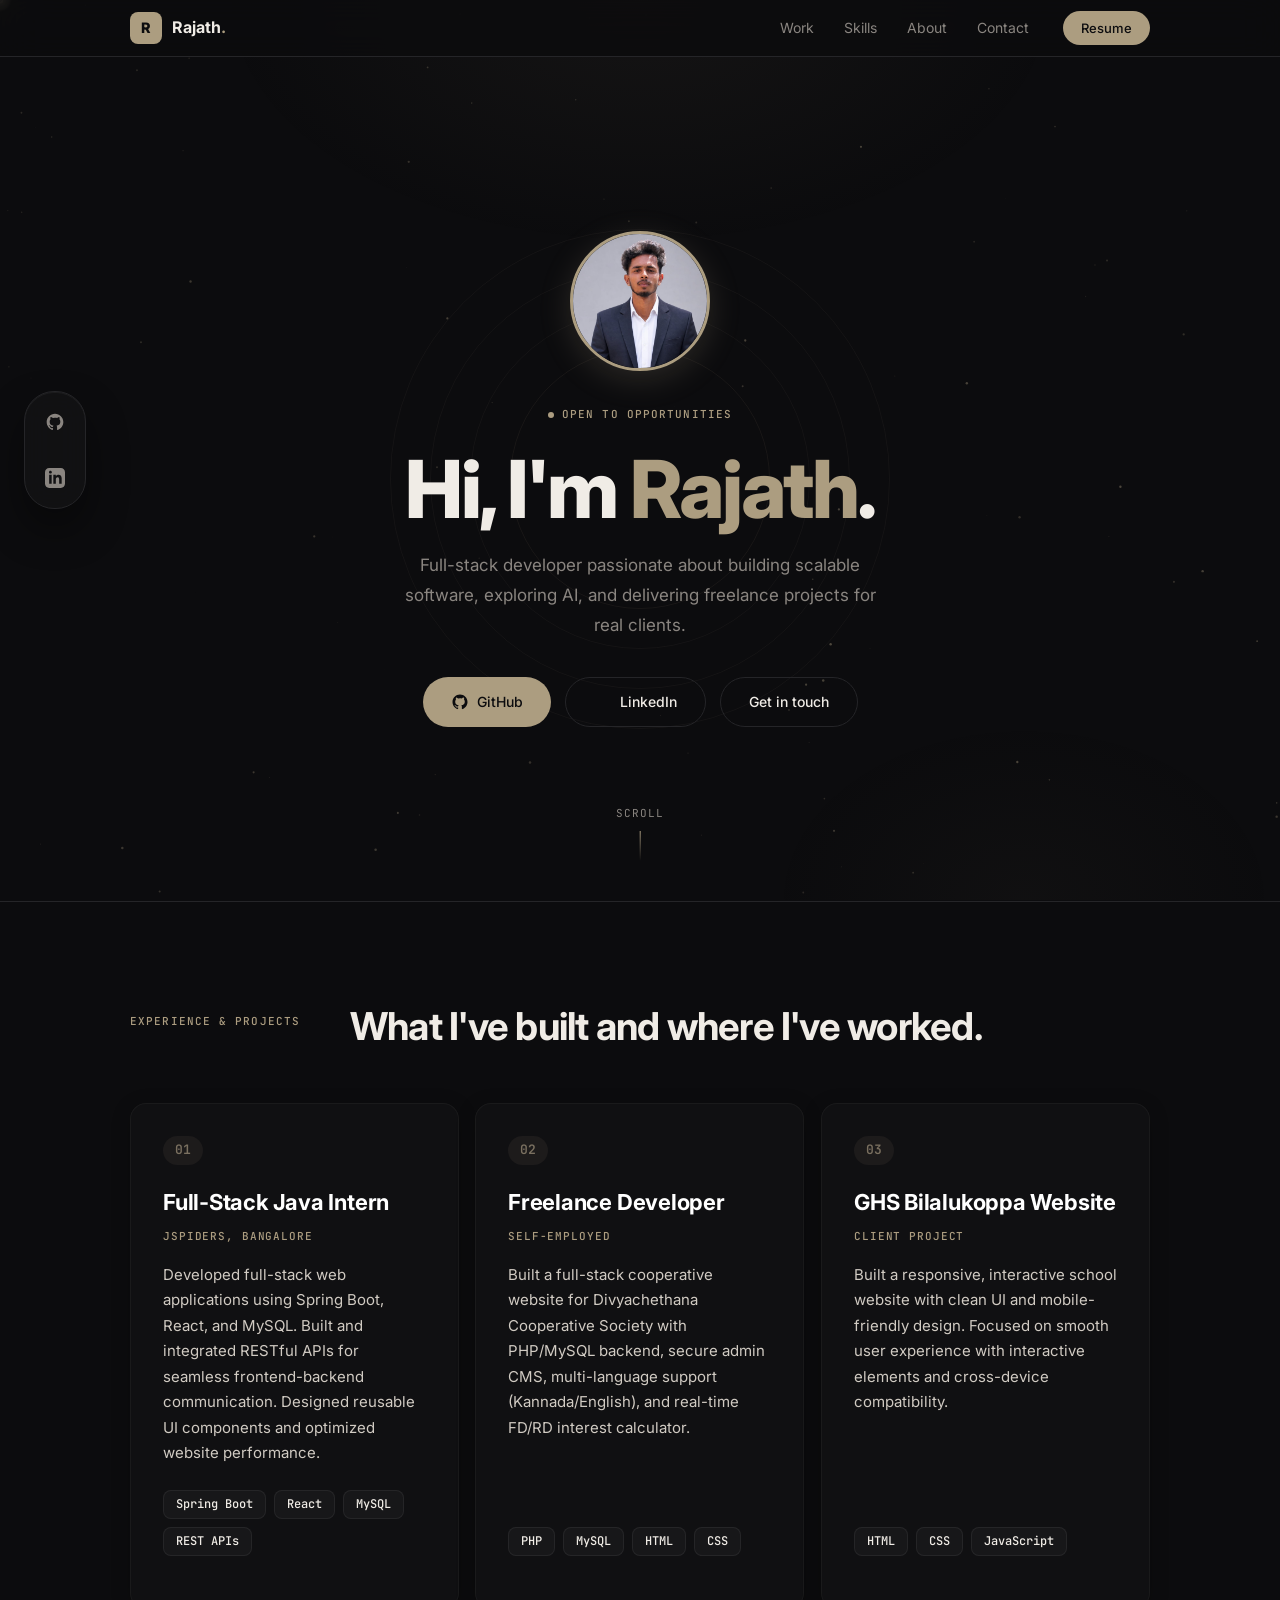
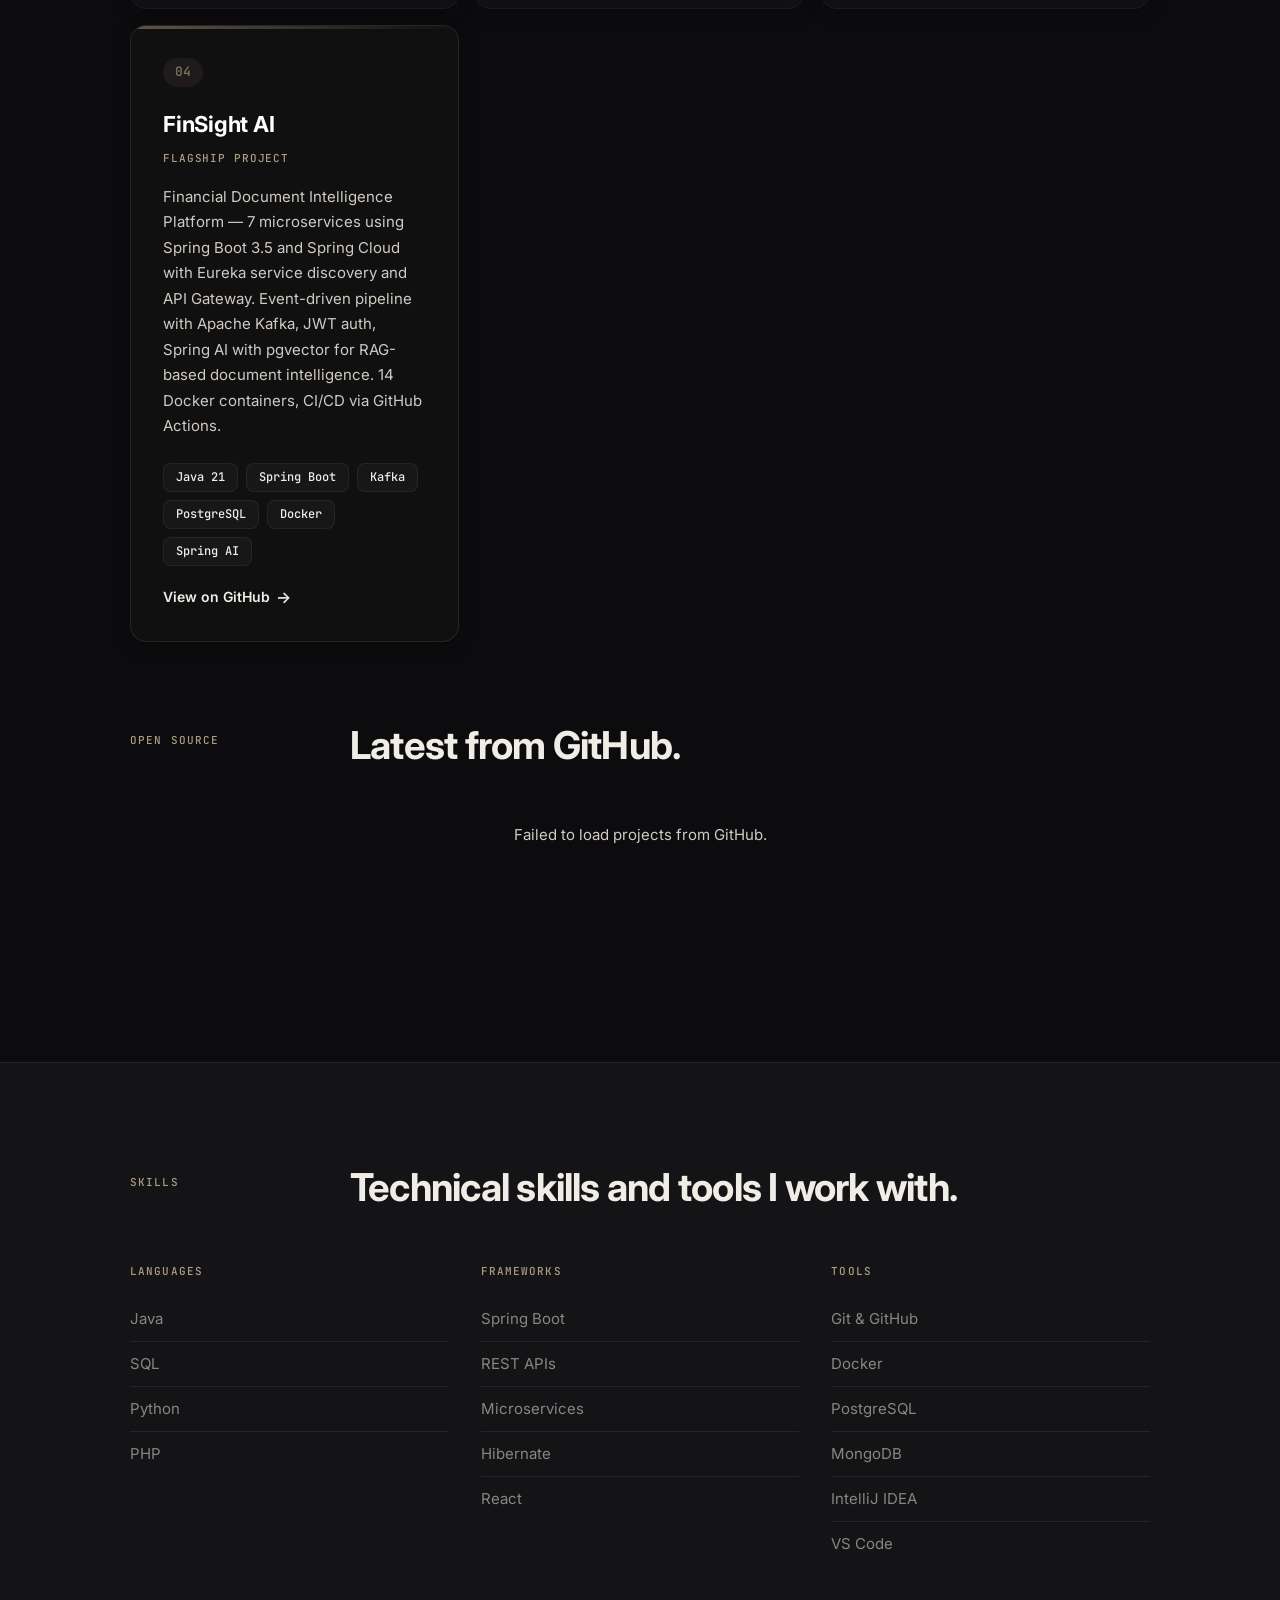
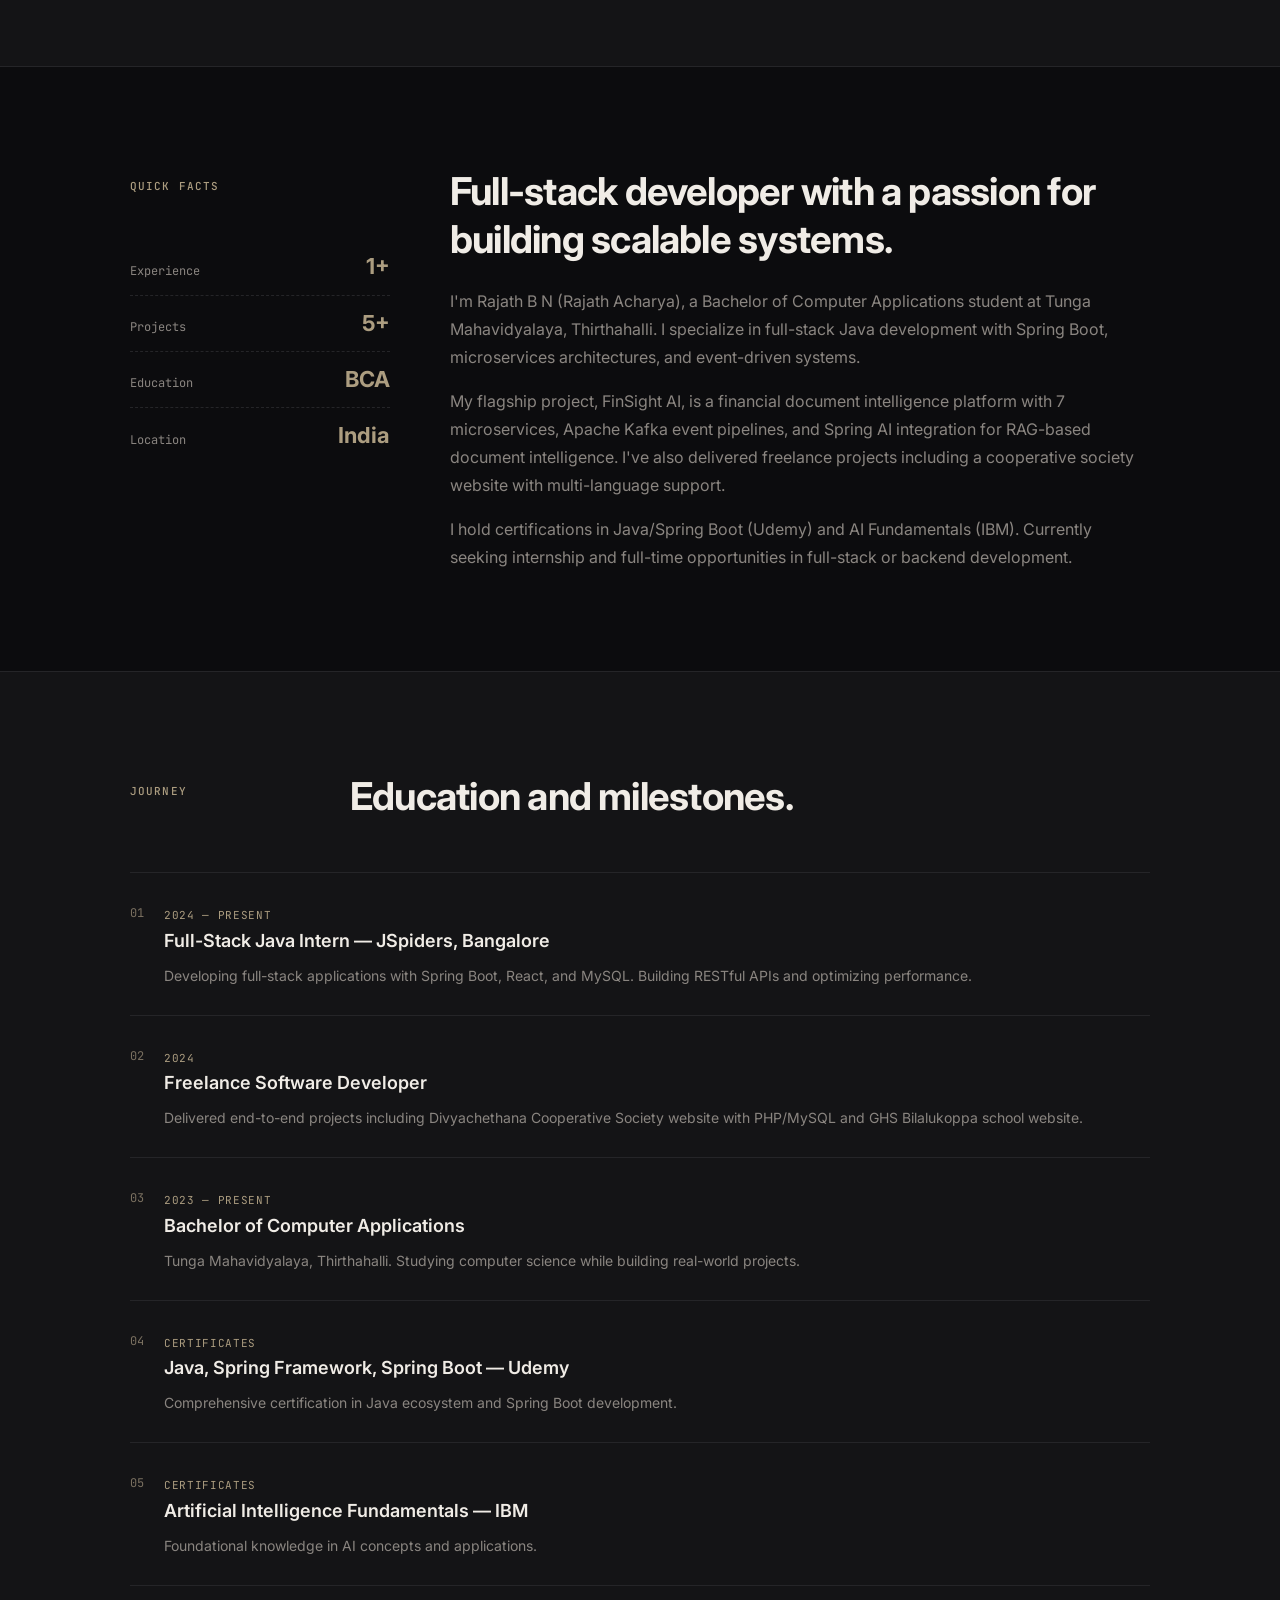
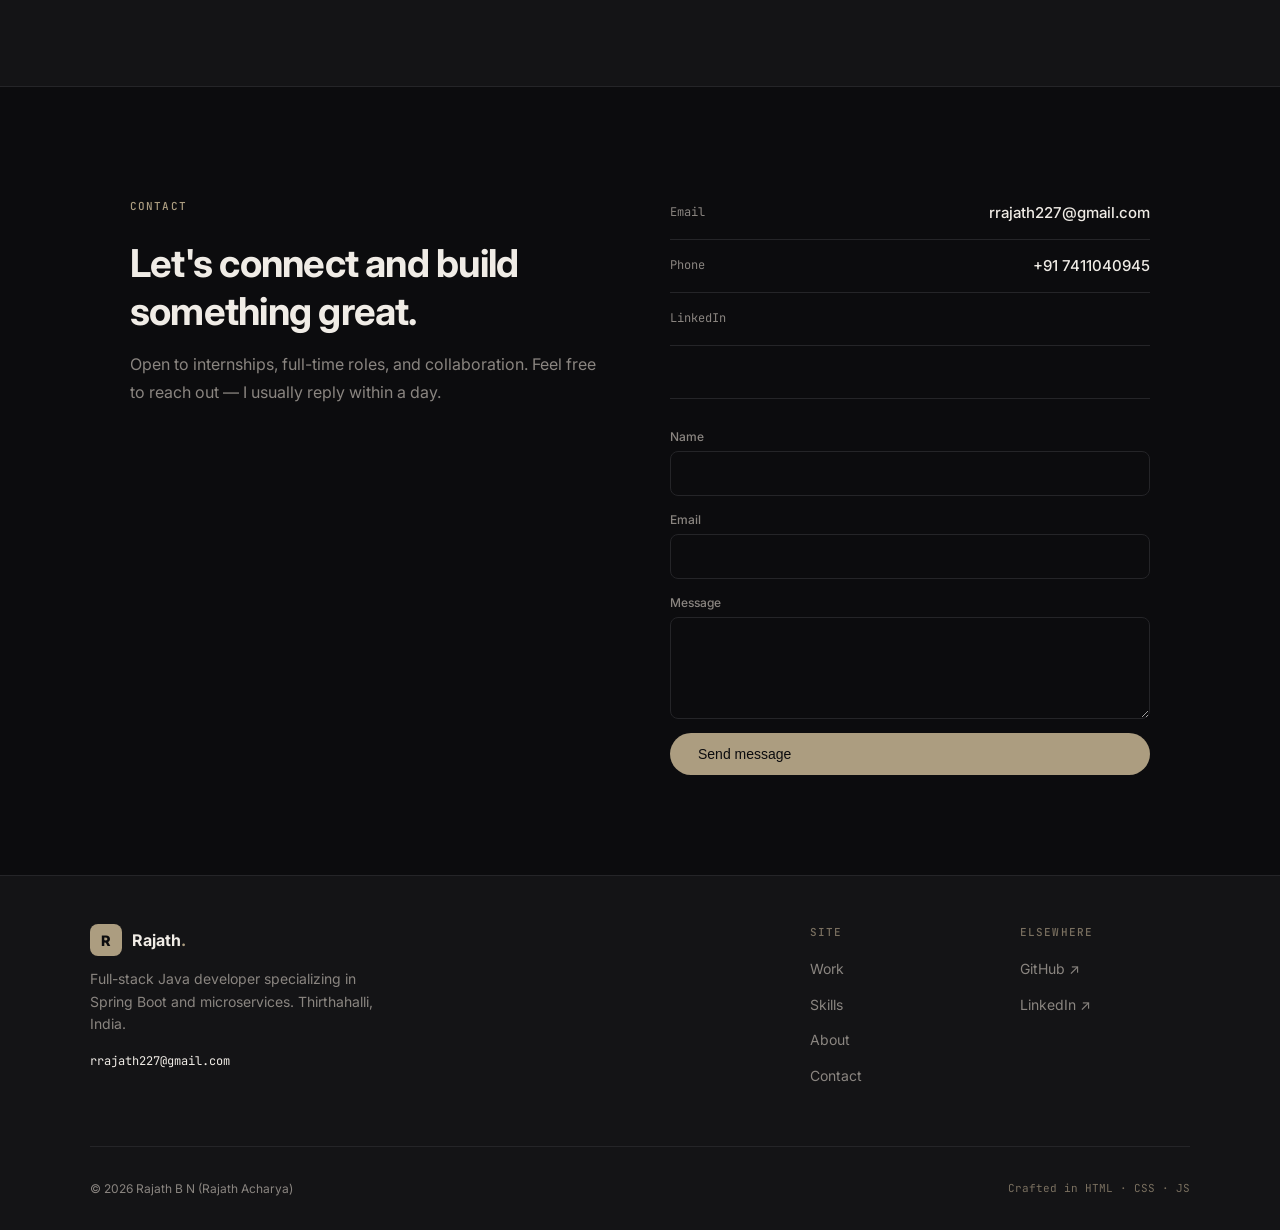
==== commit 73e5a245: "chore: update site canonical URL and enhance SEO meta tags with additional identity aliases" ====
--- a/index.html
+++ b/index.html
@@ -7,29 +7,29 @@
   <meta name="viewport" content="width=device-width, initial-scale=1" />
   <link rel="icon" type="image/svg+xml" href="images/favicon.svg">
   <!-- Primary SEO Meta Tags -->
-  <title>Rajath BN (Rajath Acharya) | Java Full Stack Developer</title>
+  <title>Rajath BN | Rajath Acharya | Rajath Bilalukoppa | Java Full Stack Developer</title>
   <meta name="description"
-    content="Portfolio of Rajath BN (also known as Rajath Acharya), a Java Full Stack Developer showcasing projects, skills, and experience.">
+    content="Portfolio of Rajath BN (Rajath Acharya, Rajath Bilaalukoppa), a Java Full Stack Developer showcasing projects, skills, and experience. Find rajath bn.github and rajath.linkdin profiles.">
   <meta name="keywords"
-    content="Rajath B N, Rajath Acharya, Rajath BN, full-stack developer, Java developer, Spring Boot developer, React developer, microservices, software engineer, Bangalore, India, FinSight AI, portfolio, web developer, backend developer, freelance developer" />
-  <meta name="author" content="Rajath B N, Rajath Acharya" />
+    content="rajath bn, Rajath BN, Rajath acharya, Rajath Acharya, Rajath bilaalukoppa, Rajath bn.github, rajath.linkdin, full-stack developer, Java developer, Spring Boot developer, React developer, microservices, software engineer, Bangalore, India, FinSight AI, portfolio, web developer, backend developer, freelance developer" />
+  <meta name="author" content="Rajath BN, Rajath Acharya, Rajath Bilaalukoppa" />
   <meta name="robots" content="index, follow, max-image-preview:large, max-snippet:-1, max-video-preview:-1" />
   <meta name="googlebot" content="index, follow" />
-  <link rel="canonical" href="https://rajathacharya24.github.io/RajathBN-portfoli0/" />
+  <link rel="canonical" href="https://rajath-bn-portfolio-lriqzwj95-rajathbn.vercel.app/" />
 
   <!-- Open Graph / Facebook -->
-  <meta property="og:title" content="Rajath BN (Rajath Acharya) | Java Full Stack Developer">
+  <meta property="og:title" content="Rajath BN | Rajath Acharya | Rajath Bilaalukoppa | Java Full Stack Developer">
   <meta property="og:description"
-    content="Portfolio of Rajath BN (Rajath Acharya) showcasing my projects, skills, and experience as a Full Stack Developer.">
+    content="Portfolio of Rajath BN (Rajath Acharya, Rajath Bilaalukoppa) showcasing projects, skills, and experience as a Full Stack Developer. Find rajath bn.github and rajath.linkdin.">
   <meta property="og:type" content="website">
-  <meta property="og:url" content="https://rajathacharya24.github.io/RajathBN-portfoli0/">
-  <meta property="og:image" content="https://rajathacharya24.github.io/RajathBN-portfoli0/images/preview.png">
+  <meta property="og:url" content="https://rajath-bn-portfolio-lriqzwj95-rajathbn.vercel.app/">
+  <meta property="og:image" content="https://rajath-bn-portfolio-lriqzwj95-rajathbn.vercel.app/images/preview.png">
 
   <!-- Twitter Card -->
   <meta name="twitter:card" content="summary_large_image" />
-  <meta name="twitter:title" content="Rajath B N (Rajath Acharya) — Full-Stack Java Developer" />
+  <meta name="twitter:title" content="Rajath BN | Rajath Acharya | Rajath Bilaalukoppa" />
   <meta name="twitter:description"
-    content="Rajath BN (Rajath Acharya) is a Full-stack Java developer specializing in Spring Boot, React, microservices & cloud-native apps." />
+    content="Rajath BN (Rajath Acharya, Rajath Bilaalukoppa) is a Full-stack Java developer specializing in Spring Boot, React, microservices & cloud-native apps." />
 
   <!-- Theme & Branding -->
   <meta name="theme-color" content="#0a0a0a" />
@@ -61,9 +61,15 @@
     "mainEntity": {
       "@type": "Person",
       "name": "Rajath B N",
-      "alternateName": "Rajath Acharya",
+      "alternateName": [
+        "Rajath Acharya",
+        "Rajath Bilaalukoppa",
+        "Rajath BN",
+        "rajath bn.github",
+        "rajath.linkdin"
+      ],
       "description": "Full-stack Java developer specializing in Spring Boot, React, microservices, and cloud-native applications.",
-      "url": "https://rajathacharya24.github.io/RajathBN-portfoli0/",
+      "url": "https://rajath-bn-portfolio-lriqzwj95-rajathbn.vercel.app/",
       "jobTitle": "Full-Stack Java Developer",
       "knowsAbout": ["Java", "Spring Boot", "React", "Microservices", "PostgreSQL", "Docker", "Apache Kafka", "REST APIs", "Python", "PHP", "MySQL", "MongoDB"],
       "alumniOf": {
@@ -178,7 +184,8 @@
         </div>
         <p class="eyebrow"><span class="dot-glow"></span> Open to opportunities</p>
         <h1 class="hero-title">Hi, I'm <span class="accent">Rajath</span>.</h1>
-        <p class="hero-sub">Full-stack developer passionate about building scalable software, exploring AI, and delivering freelance projects for real clients.</p>
+        <p class="hero-sub">Full-stack developer passionate about building scalable software, exploring AI, and
+          delivering freelance projects for real clients.</p>
         <div class="hero-cta">
           <a class="btn btn-primary" href="https://github.com/Rajathacharya24" target="_blank" rel="noopener">
             <svg xmlns="http://www.w3.org/2000/svg" viewBox="0 0 24 24" width="18" height="18" fill="currentColor">
@@ -257,9 +264,11 @@
               auth, Spring AI with pgvector for RAG-based document intelligence. 14 Docker containers, CI/CD via GitHub
               Actions.</p>
             <div class="card-tags">
-              <span>Java 21</span><span>Spring Boot</span><span>Kafka</span><span>PostgreSQL</span><span>Docker</span><span>Spring AI</span>
-            </div>
-            <a class="card-link" href="https://github.com/Rajathacharya24/FinSight-AI" target="_blank" rel="noopener">View on GitHub</a>
+              <span>Java 21</span><span>Spring
+                Boot</span><span>Kafka</span><span>PostgreSQL</span><span>Docker</span><span>Spring AI</span>
+            </div>
+            <a class="card-link" href="https://github.com/Rajathacharya24/FinSight-AI" target="_blank"
+              rel="noopener">View on GitHub</a>
           </article>
         </div>
 
@@ -268,11 +277,15 @@
           <h3 class="section-title">Latest from GitHub.</h3>
         </div>
         <div id="github-projects-container" class="projects-grid">
-           <!-- Dynamic GitHub repos will be injected here -->
+          <!-- Dynamic GitHub repos will be injected here -->
         </div>
         <div style="text-align: center; margin-top: 40px;" class="reveal">
           <a class="btn btn-ghost" href="https://github.com/Rajathacharya24" target="_blank" rel="noopener">
-            <svg xmlns="http://www.w3.org/2000/svg" viewBox="0 0 24 24" width="18" height="18" fill="currentColor" style="margin-right: 8px;"><path d="M12 2C6.477 2 2 6.477 2 12c0 4.42 2.865 8.166 6.839 9.489.5.092.682-.217.682-.482 0-.237-.008-.866-.013-1.7-2.782.603-3.369-1.34-3.369-1.34-.454-1.156-1.11-1.464-1.11-1.464-.908-.62.069-.608.069-.608 1.003.07 1.531 1.03 1.531 1.03.892 1.529 2.341 1.087 2.91.831.092-.646.35-1.086.636-1.336-2.22-.253-4.555-1.11-4.555-4.943 0-1.091.39-1.984 1.029-2.683-.103-.253-.446-1.27.098-2.647 0 0 .84-.269 2.75 1.025A9.564 9.564 0 0112 6.844c.85.004 1.705.115 2.504.337 1.909-1.294 2.747-1.025 2.747-1.025.546 1.377.203 2.394.1 2.647.64.699 1.028 1.592 1.028 2.683 0 3.842-2.339 4.687-4.566 4.935.359.309.678.919.678 1.852 0 1.336-.012 2.415-.012 2.743 0 .267.18.577.688.479C19.138 20.164 22 16.418 22 12c0-5.523-4.477-10-10-10z"/></svg>
+            <svg xmlns="http://www.w3.org/2000/svg" viewBox="0 0 24 24" width="18" height="18" fill="currentColor"
+              style="margin-right: 8px;">
+              <path
+                d="M12 2C6.477 2 2 6.477 2 12c0 4.42 2.865 8.166 6.839 9.489.5.092.682-.217.682-.482 0-.237-.008-.866-.013-1.7-2.782.603-3.369-1.34-3.369-1.34-.454-1.156-1.11-1.464-1.11-1.464-.908-.62.069-.608.069-.608 1.003.07 1.531 1.03 1.531 1.03.892 1.529 2.341 1.087 2.91.831.092-.646.35-1.086.636-1.336-2.22-.253-4.555-1.11-4.555-4.943 0-1.091.39-1.984 1.029-2.683-.103-.253-.446-1.27.098-2.647 0 0 .84-.269 2.75 1.025A9.564 9.564 0 0112 6.844c.85.004 1.705.115 2.504.337 1.909-1.294 2.747-1.025 2.747-1.025.546 1.377.203 2.394.1 2.647.64.699 1.028 1.592 1.028 2.683 0 3.842-2.339 4.687-4.566 4.935.359.309.678.919.678 1.852 0 1.336-.012 2.415-.012 2.743 0 .267.18.577.688.479C19.138 20.164 22 16.418 22 12c0-5.523-4.477-10-10-10z" />
+            </svg>
             View all on GitHub
           </a>
         </div>
--- a/css/styles.css
+++ b/css/styles.css
@@ -529,103 +529,95 @@
 }
 
 .project-card {
-  background: var(--card);
-  border: 1px solid var(--border);
-  border-radius: var(--radius);
-  padding: 28px;
-  transition: all .4s var(--ease);
-  display: flex;
-  flex-direction: column;
-  position: relative;
-  overflow: hidden;
-}
-
+  background: rgba(20, 20, 22, 0.6);
+  backdrop-filter: blur(12px);
+  -webkit-backdrop-filter: blur(12px);
+  border: 1px solid rgba(255, 255, 255, 0.04);
+  border-radius: 16px;
+  padding: 32px;
+  transition: all 0.4s var(--ease);
+  display: flex; flex-direction: column;
+  position: relative; overflow: hidden;
+  box-shadow: 0 4px 20px rgba(0, 0, 0, 0.2);
+}
 .project-card::before {
-  content: '';
-  position: absolute;
-  top: 0;
-  left: 0;
-  right: 0;
-  height: 2px;
+  content: ''; position: absolute;
+  top: 0; left: 0; right: 0; height: 3px;
   background: linear-gradient(90deg, var(--accent), transparent);
-  opacity: 0;
-  transition: opacity .3s;
-}
-
-.project-card:hover::before {
-  opacity: 1;
-}
-
+  opacity: 0; transition: opacity 0.4s var(--ease);
+}
+.project-card.featured {
+  border-color: rgba(172, 157, 128, 0.15);
+  background: rgba(172, 157, 128, 0.03);
+}
+.project-card.featured::before {
+  opacity: 0.5;
+}
+.project-card:hover::before { opacity: 1; }
 .project-card:hover {
-  border-color: rgba(172, 157, 128, .2);
-  transform: translateY(-4px);
-  box-shadow: 0 12px 40px rgba(0, 0, 0, .3);
-}
-
+  border-color: rgba(172, 157, 128, 0.3);
+  transform: translateY(-6px);
+  background: rgba(26, 26, 30, 0.8);
+  box-shadow: 0 20px 40px rgba(0, 0, 0, 0.4), 0 0 20px rgba(172, 157, 128, 0.08);
+}
 .card-number {
   font-family: 'JetBrains Mono', monospace;
-  font-size: 12px;
-  color: var(--accent-dim);
-  margin-bottom: 16px;
-}
-
+  font-size: 13px; font-weight: 600; color: var(--accent-dim);
+  margin-bottom: 20px;
+  background: rgba(172,157,128,0.08);
+  padding: 4px 12px;
+  border-radius: 20px;
+  display: inline-block;
+  align-self: flex-start;
+}
 .card-title {
-  font-size: 20px;
-  font-weight: 600;
+  font-size: 22px; font-weight: 700;
+  color: #fff;
   margin: 0 0 8px;
-}
-
+  letter-spacing: -0.01em;
+}
 .card-status {
   font-family: 'JetBrains Mono', monospace;
-  font-size: 10px;
-  text-transform: uppercase;
-  letter-spacing: .08em;
-  color: var(--accent);
-  margin-bottom: 12px;
-}
-
+  font-size: 11px; text-transform: uppercase;
+  letter-spacing: .08em; color: var(--accent);
+  margin-bottom: 16px;
+  font-weight: 500;
+}
 .card-desc {
-  font-size: 14px;
-  line-height: 1.65;
-  color: var(--muted);
-  flex: 1;
-  margin: 0 0 16px;
-}
-
+  font-size: 15px; line-height: 1.7;
+  color: #d1cbc3; flex: 1;
+  margin: 0 0 24px;
+}
 .card-tags {
-  display: flex;
-  flex-wrap: wrap;
-  gap: 6px;
-  margin-bottom: 16px;
-}
-
+  display: flex; flex-wrap: wrap; gap: 8px;
+  margin-bottom: 20px;
+}
 .card-tags span {
   font-family: 'JetBrains Mono', monospace;
-  font-size: 11px;
-  color: var(--accent-dim);
-  background: rgba(172, 157, 128, .05);
-  border: 1px solid rgba(172, 157, 128, .1);
-  padding: 3px 10px;
-  border-radius: 6px;
-}
-
+  font-size: 12px; font-weight: 500;
+  color: var(--text);
+  background: rgba(255, 255, 255, 0.03);
+  border: 1px solid rgba(255, 255, 255, 0.06);
+  padding: 4px 12px; border-radius: 8px;
+  transition: all 0.3s var(--ease);
+}
+.project-card:hover .card-tags span {
+  background: rgba(172, 157, 128, 0.08);
+  border-color: rgba(172, 157, 128, 0.2);
+  color: #fff;
+}
 .card-link {
-  font-size: 13px;
-  font-weight: 500;
+  font-size: 14px; font-weight: 600;
+  color: var(--text); display: inline-flex;
+  align-items: center; gap: 6px;
+  transition: gap .3s var(--ease), color .3s var(--ease);
+  margin-top: auto;
+}
+.card-link:hover { 
+  gap: 10px; 
   color: var(--accent);
-  display: inline-flex;
-  align-items: center;
-  gap: 4px;
-  transition: gap .2s var(--ease);
-}
-
-.card-link:hover {
-  gap: 8px;
-}
-
-.card-link::after {
-  content: '→';
-}
+}
+.card-link::after { content: '→'; font-size: 16px; line-height: 1; }
 
 /* ============================
    SKILLS — list columns
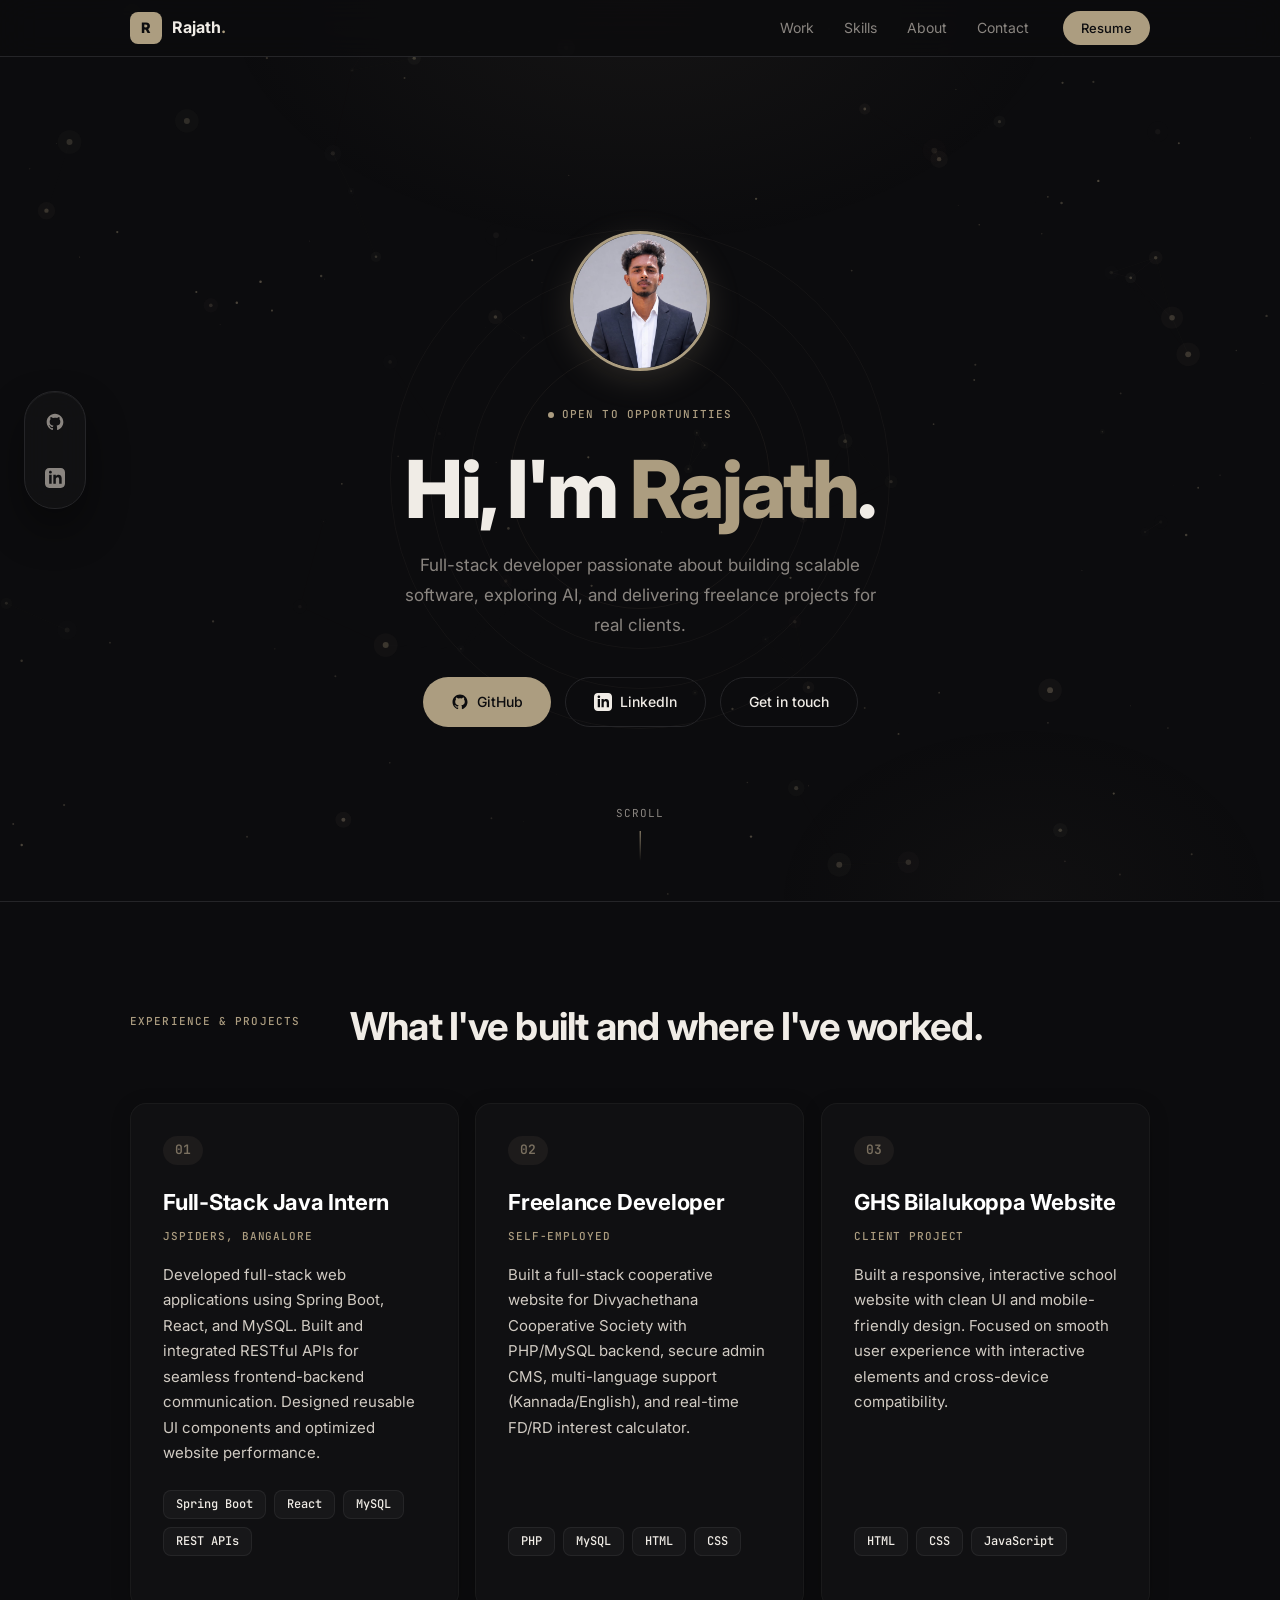
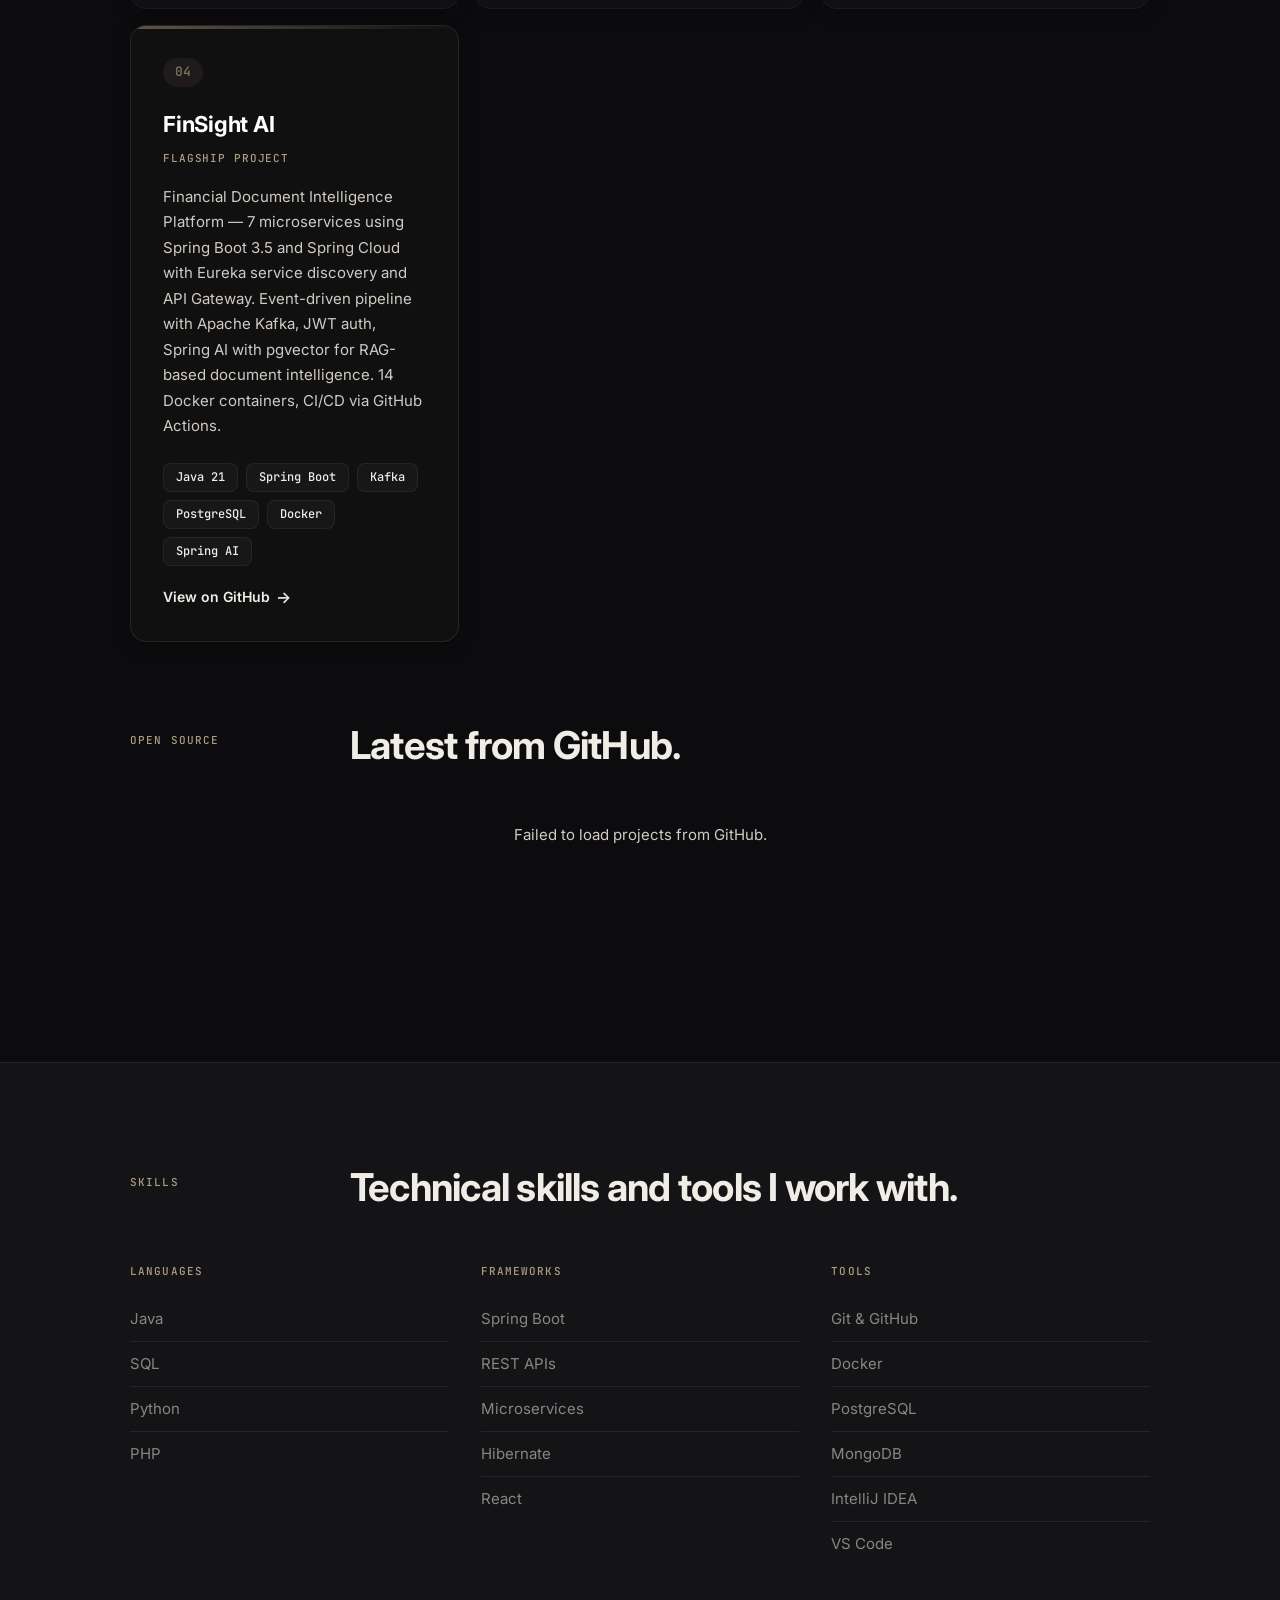
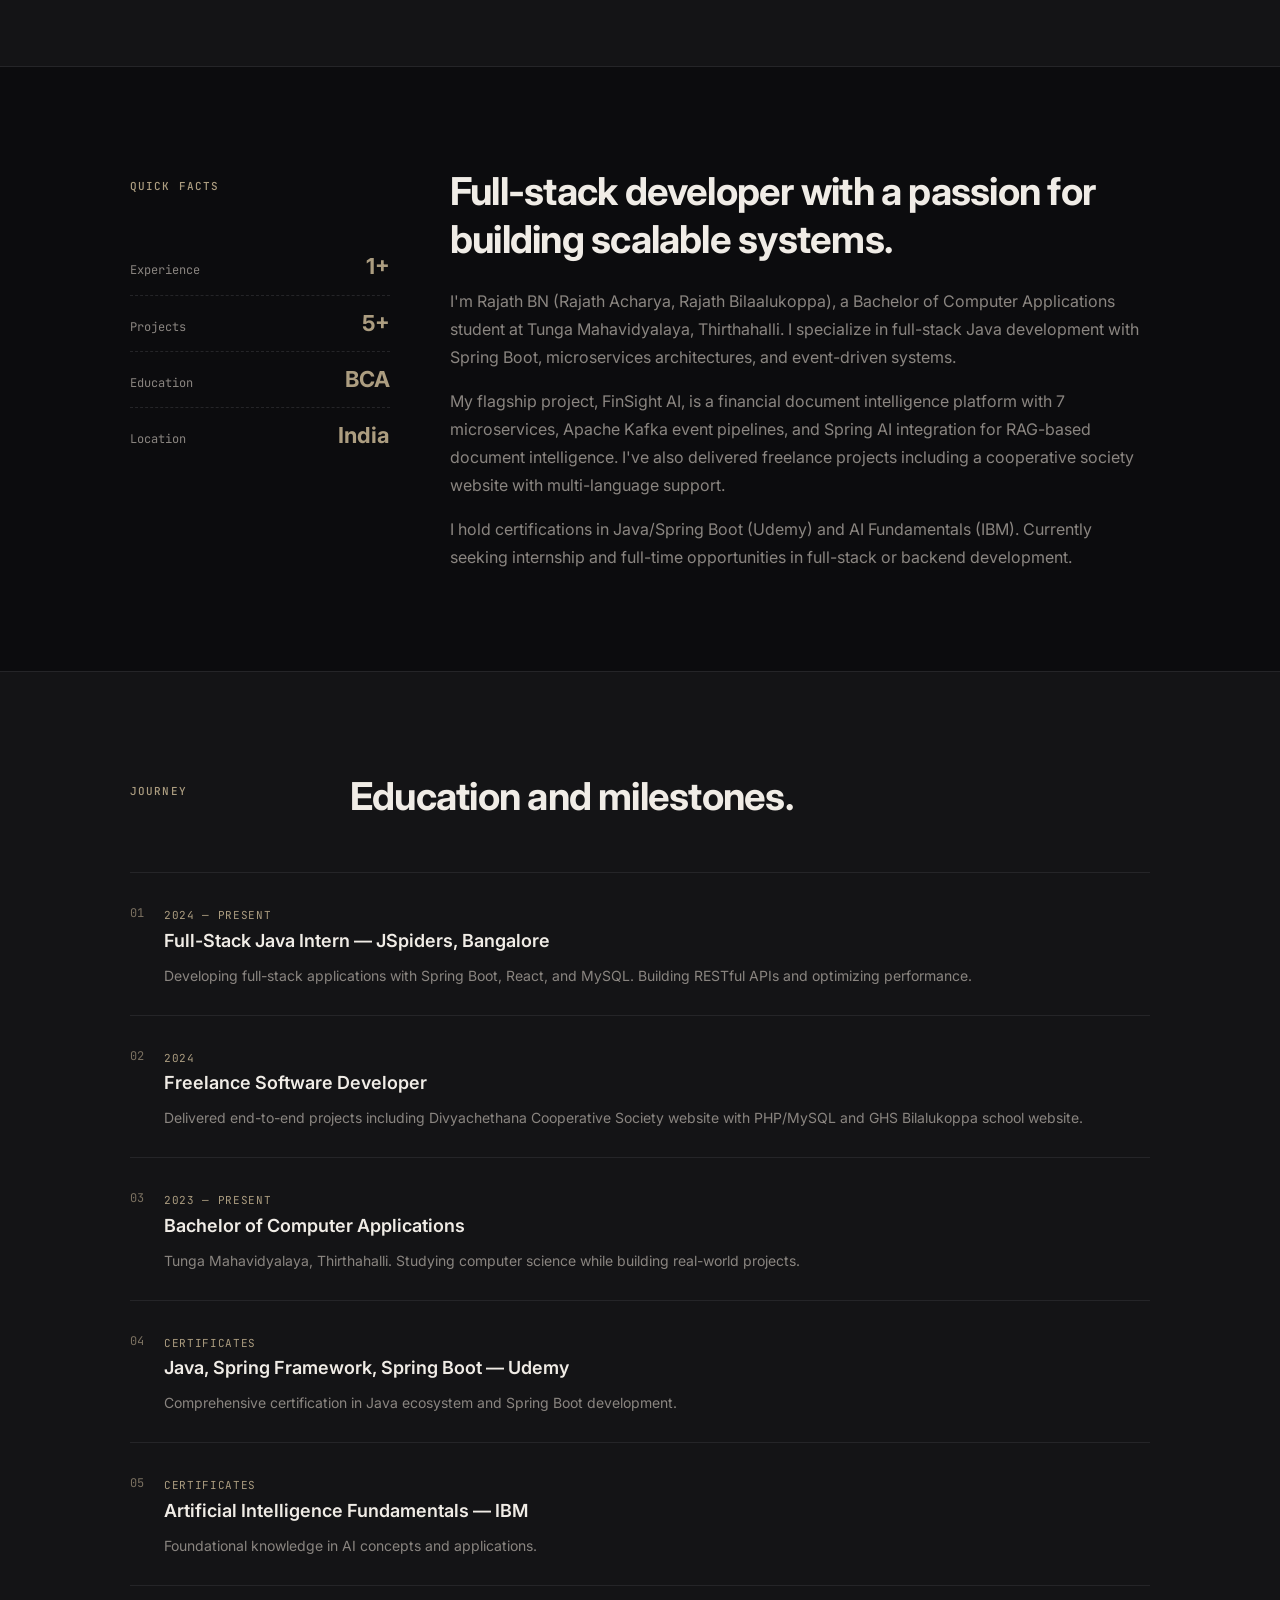
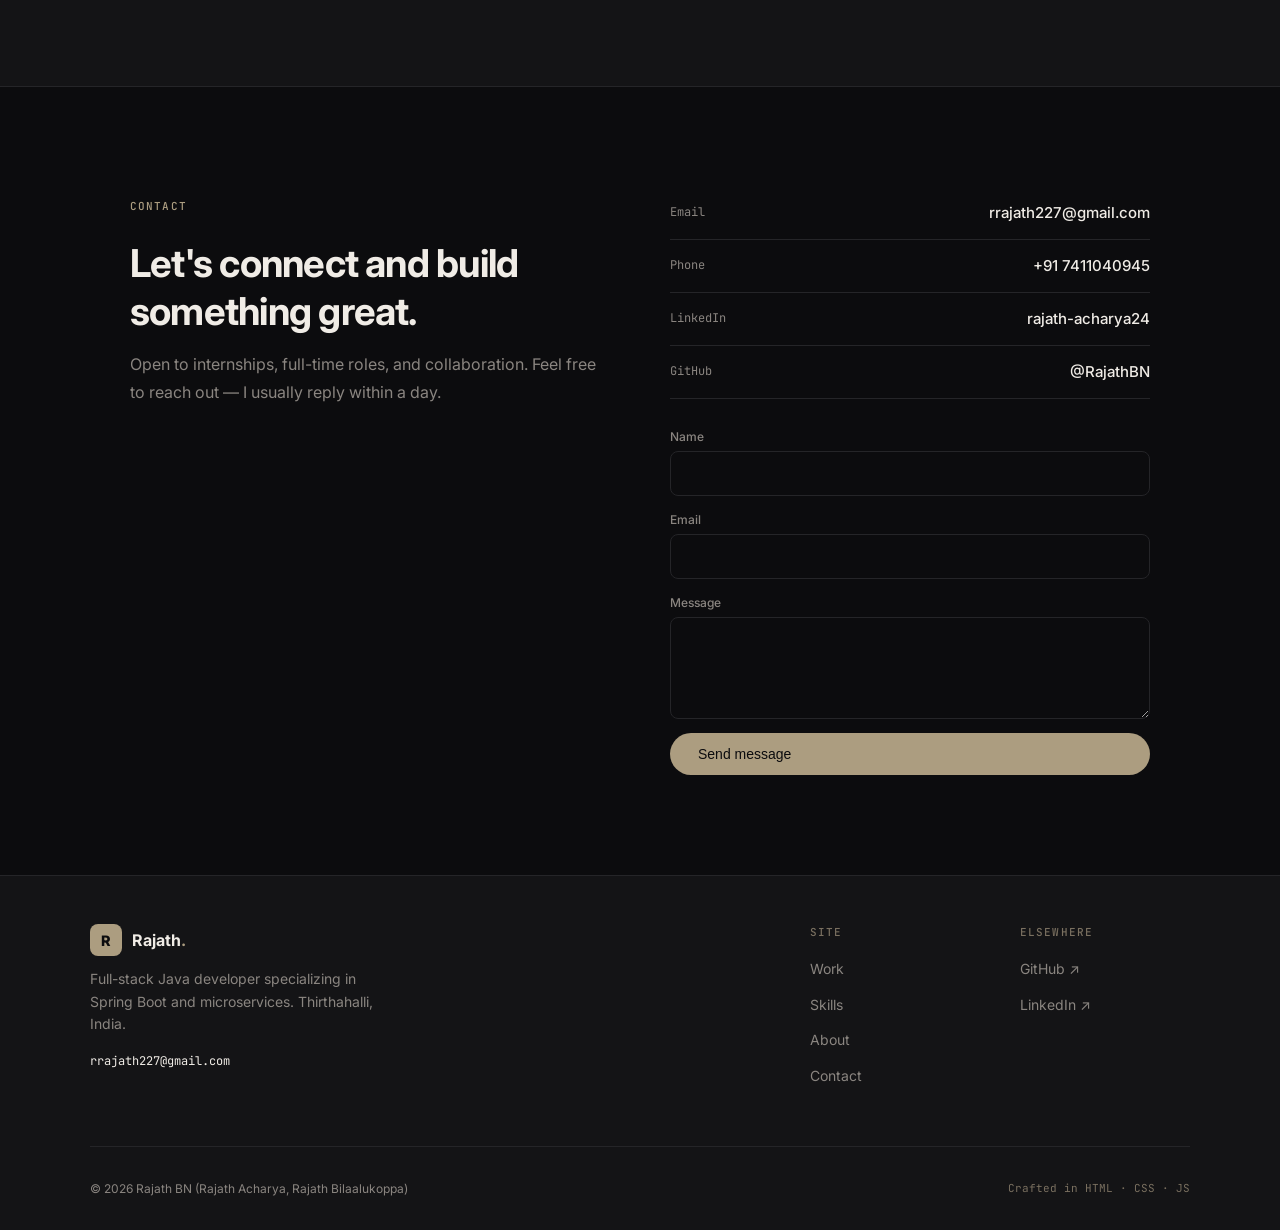
==== commit 2a409354: "Add Google Search Console verification file" ====
--- a/index.html
+++ b/index.html
@@ -363,7 +363,7 @@
             <h2 class="section-title" id="about-heading">Full-stack developer with a passion for building scalable
               systems.</h2>
             <div class="about-body">
-              <p>I'm Rajath B N (Rajath Acharya), a Bachelor of Computer Applications student at Tunga Mahavidyalaya,
+              <p>I'm Rajath BN (Rajath Acharya, Rajath Bilaalukoppa), a Bachelor of Computer Applications student at Tunga Mahavidyalaya,
                 Thirthahalli. I
                 specialize in full-stack Java development with Spring Boot, microservices architectures, and
                 event-driven systems.</p>
@@ -497,7 +497,7 @@
       </div>
     </div>
     <div class="frame footer-bottom">
-      <p>© <span id="year"></span> Rajath B N (Rajath Acharya)</p>
+      <p>© <span id="year"></span> Rajath BN (Rajath Acharya, Rajath Bilaalukoppa)</p>
       <p class="footer-tag">Crafted in HTML · CSS · JS</p>
     </div>
   </footer>
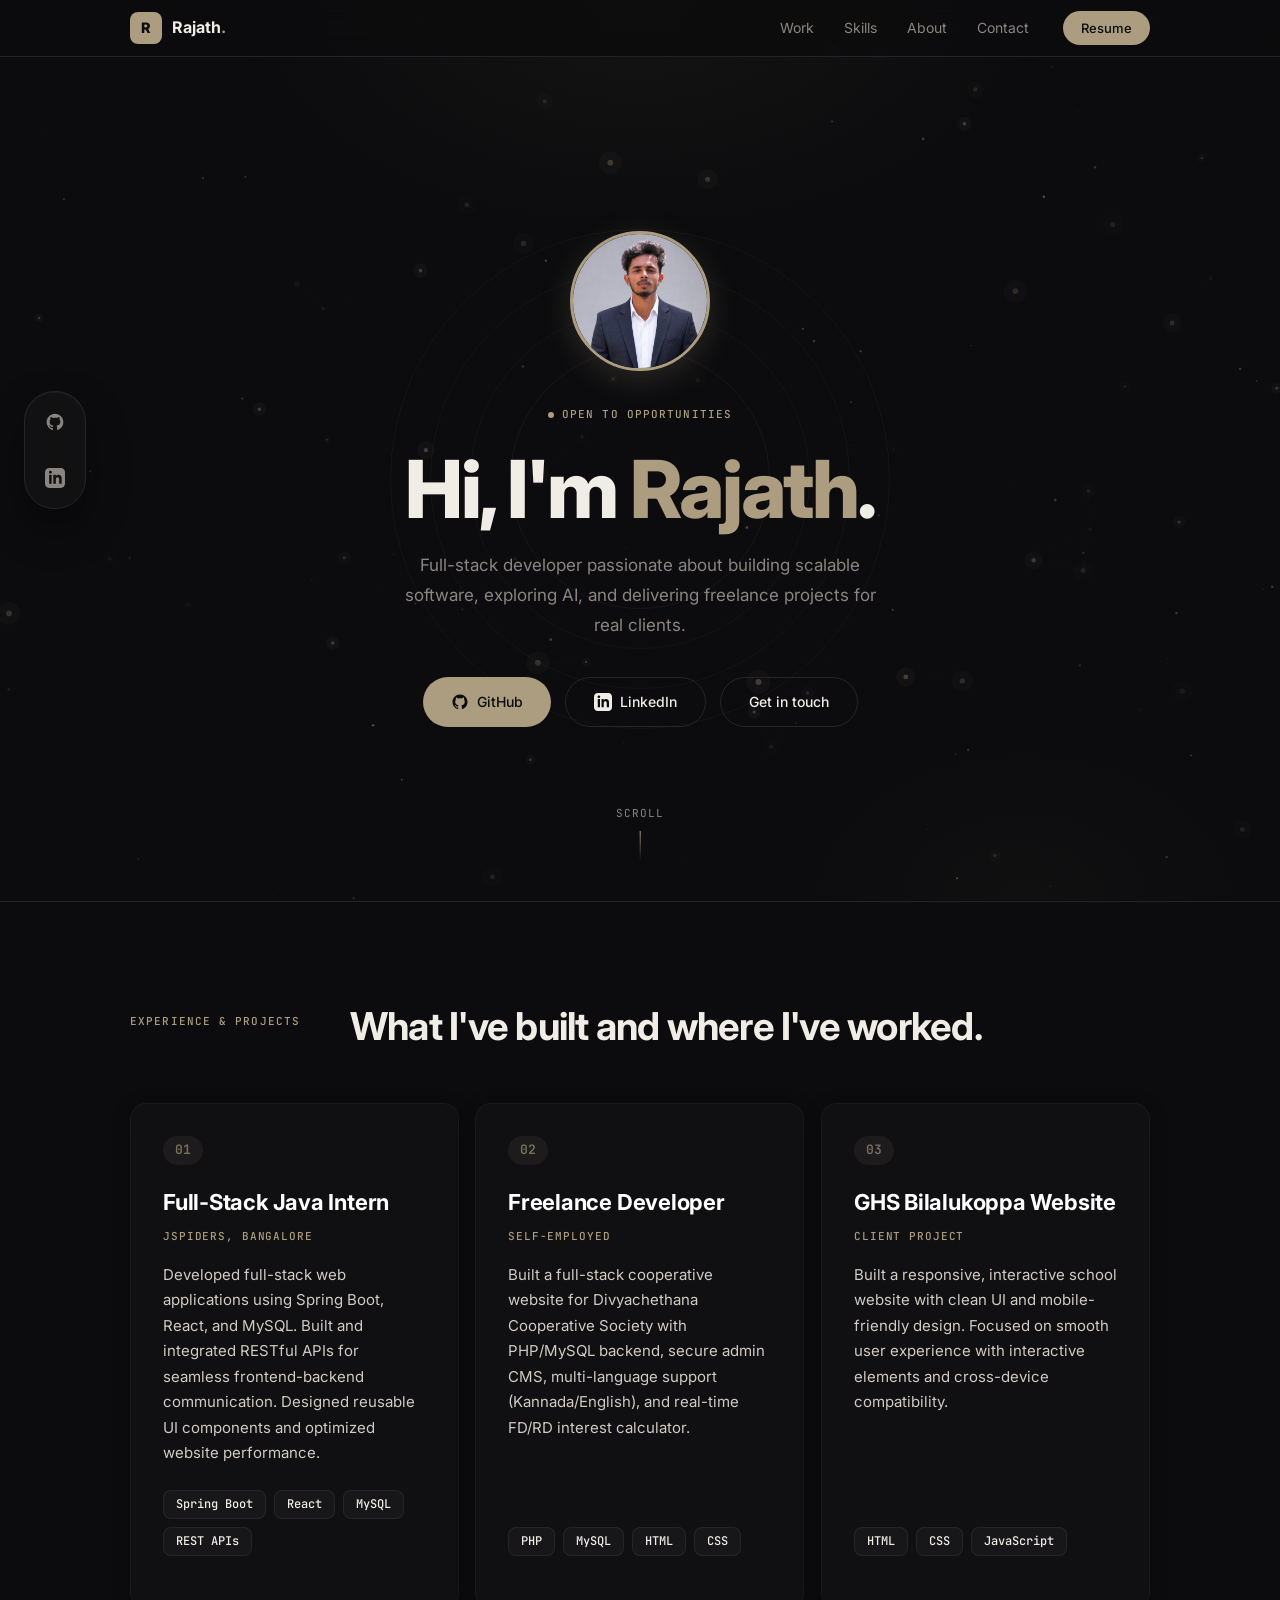
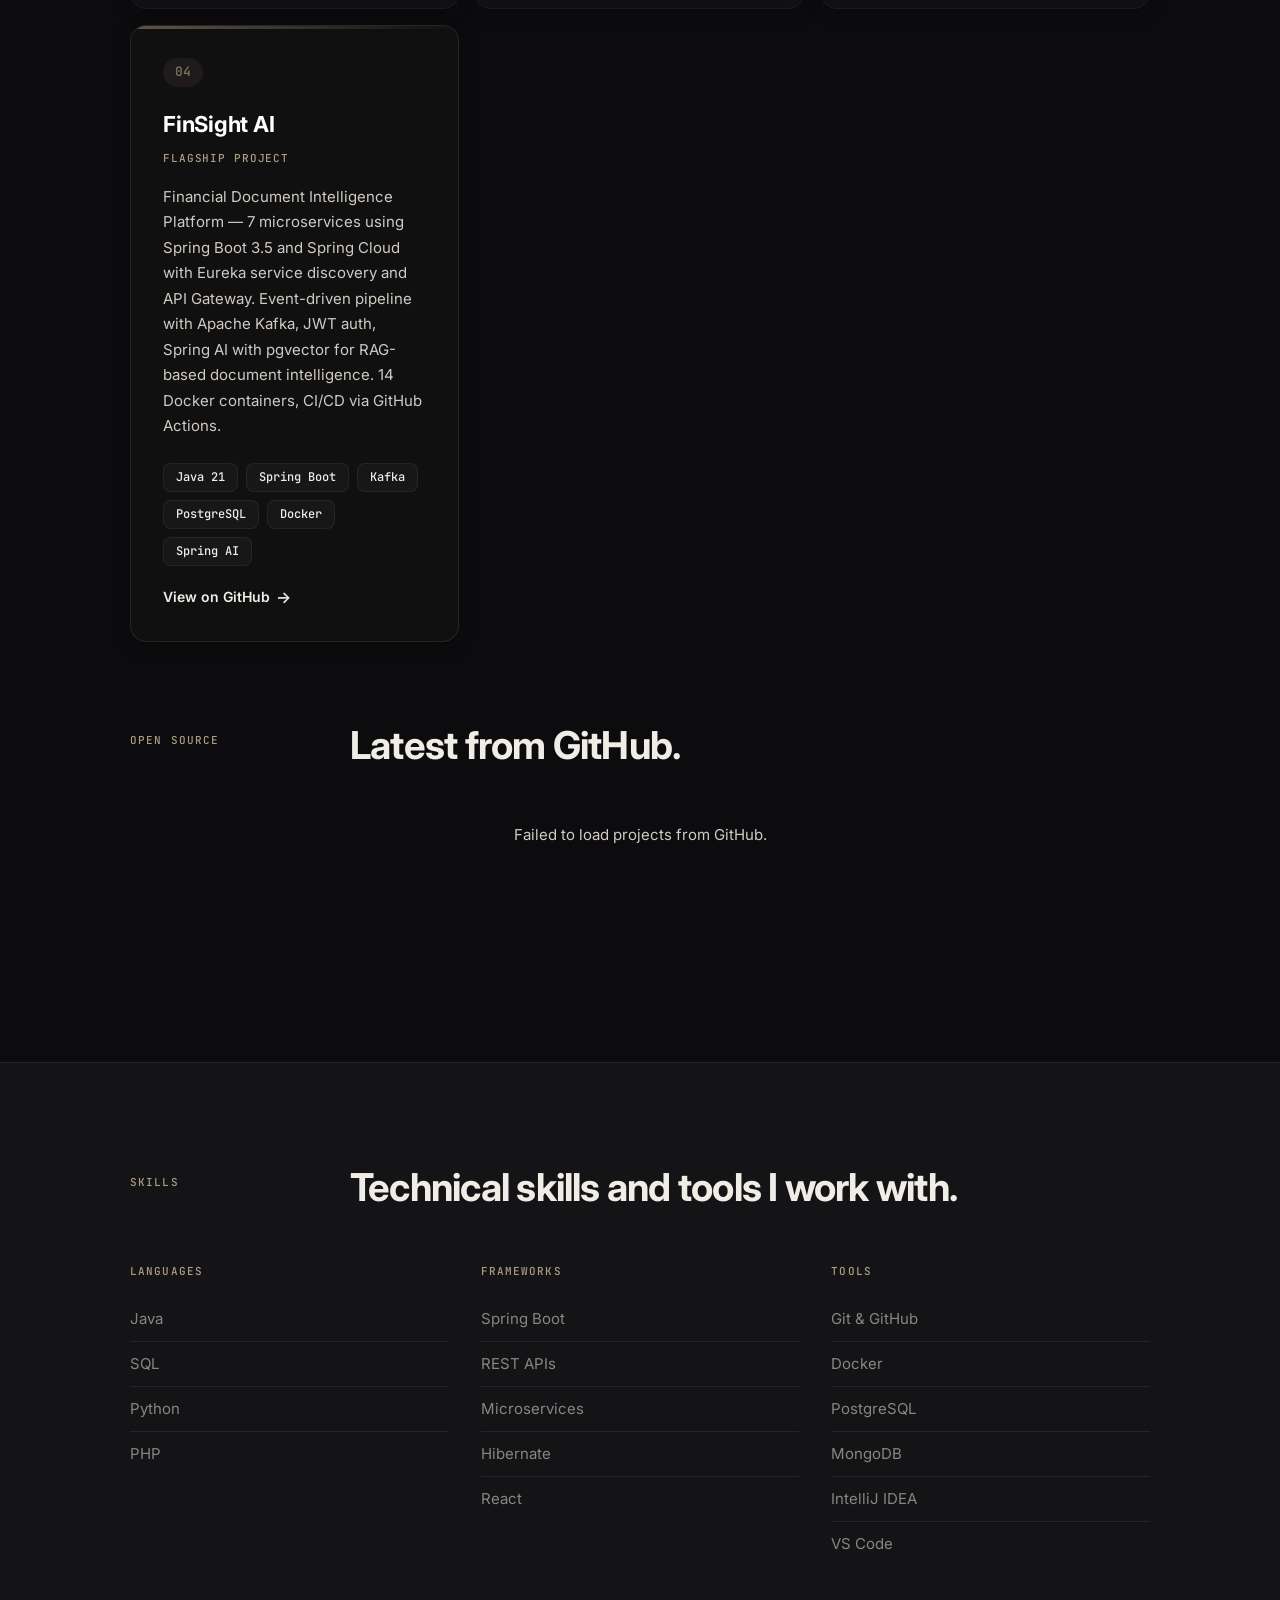
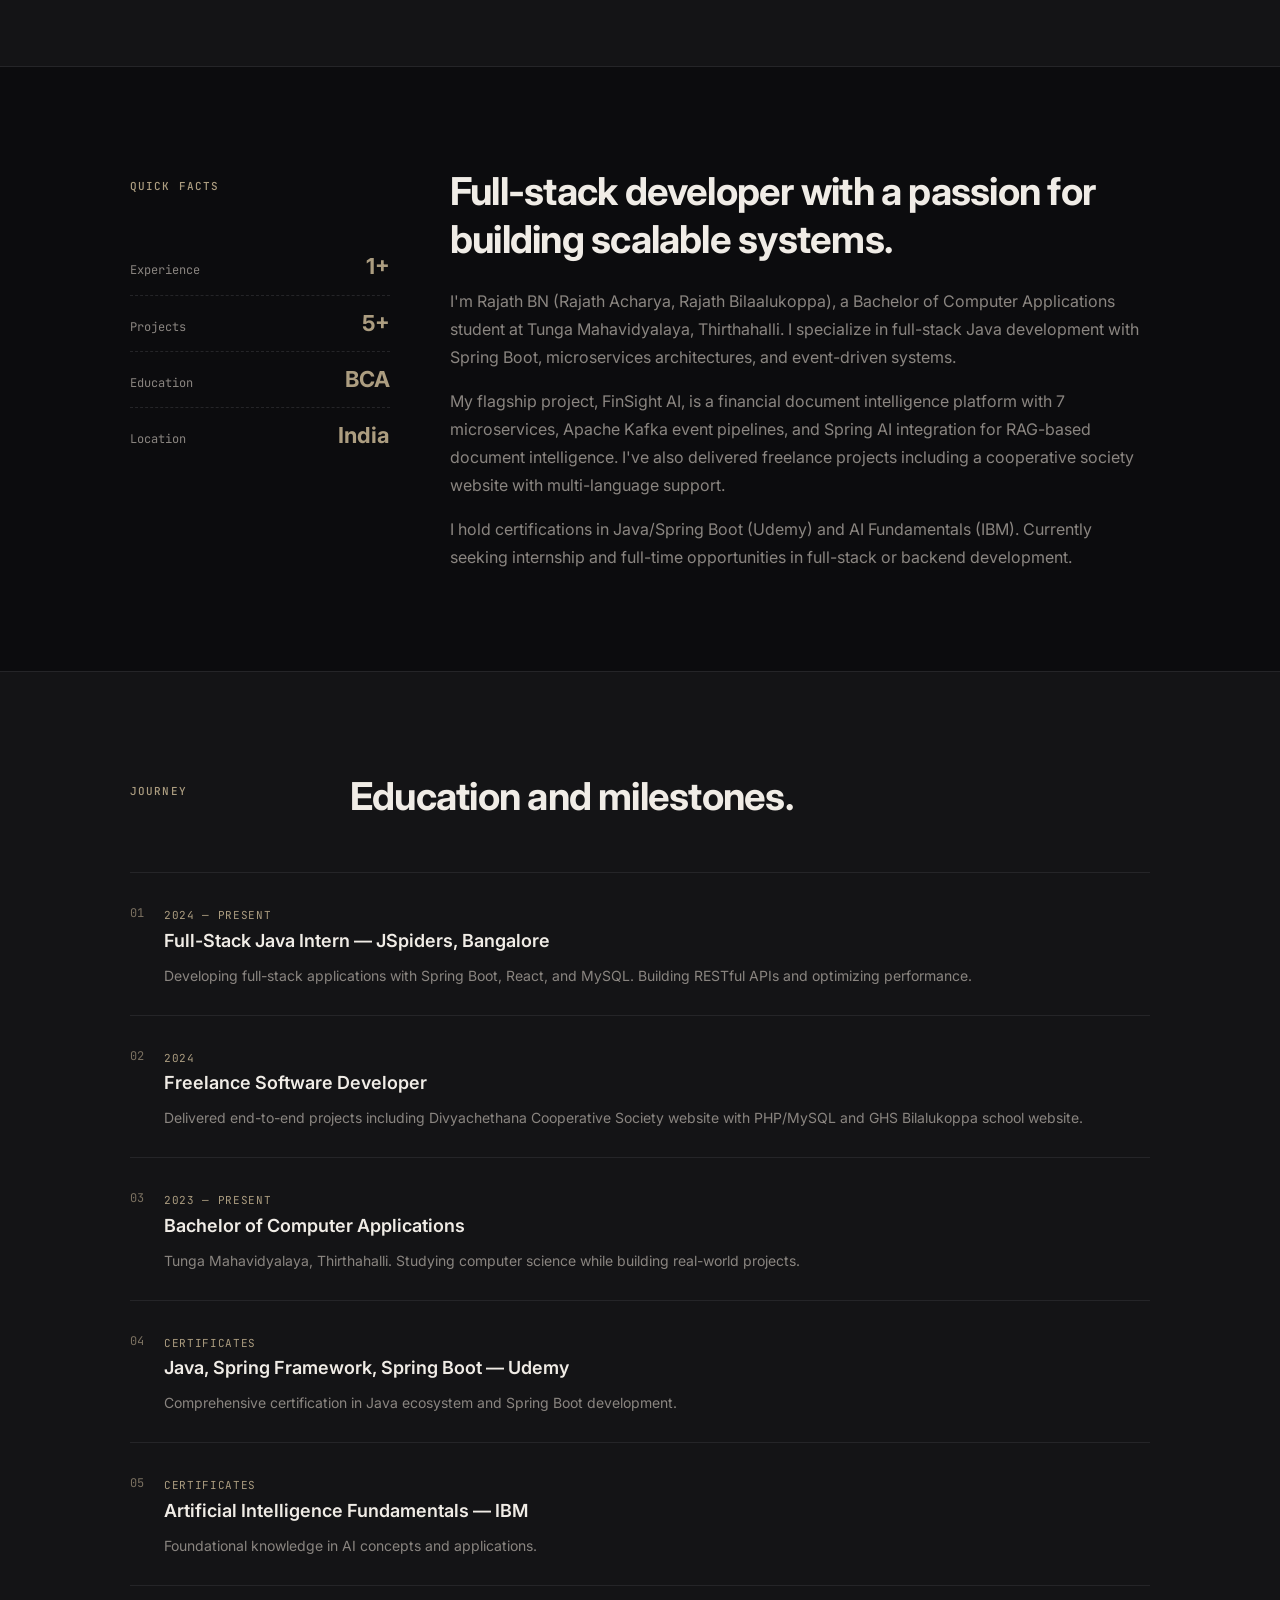
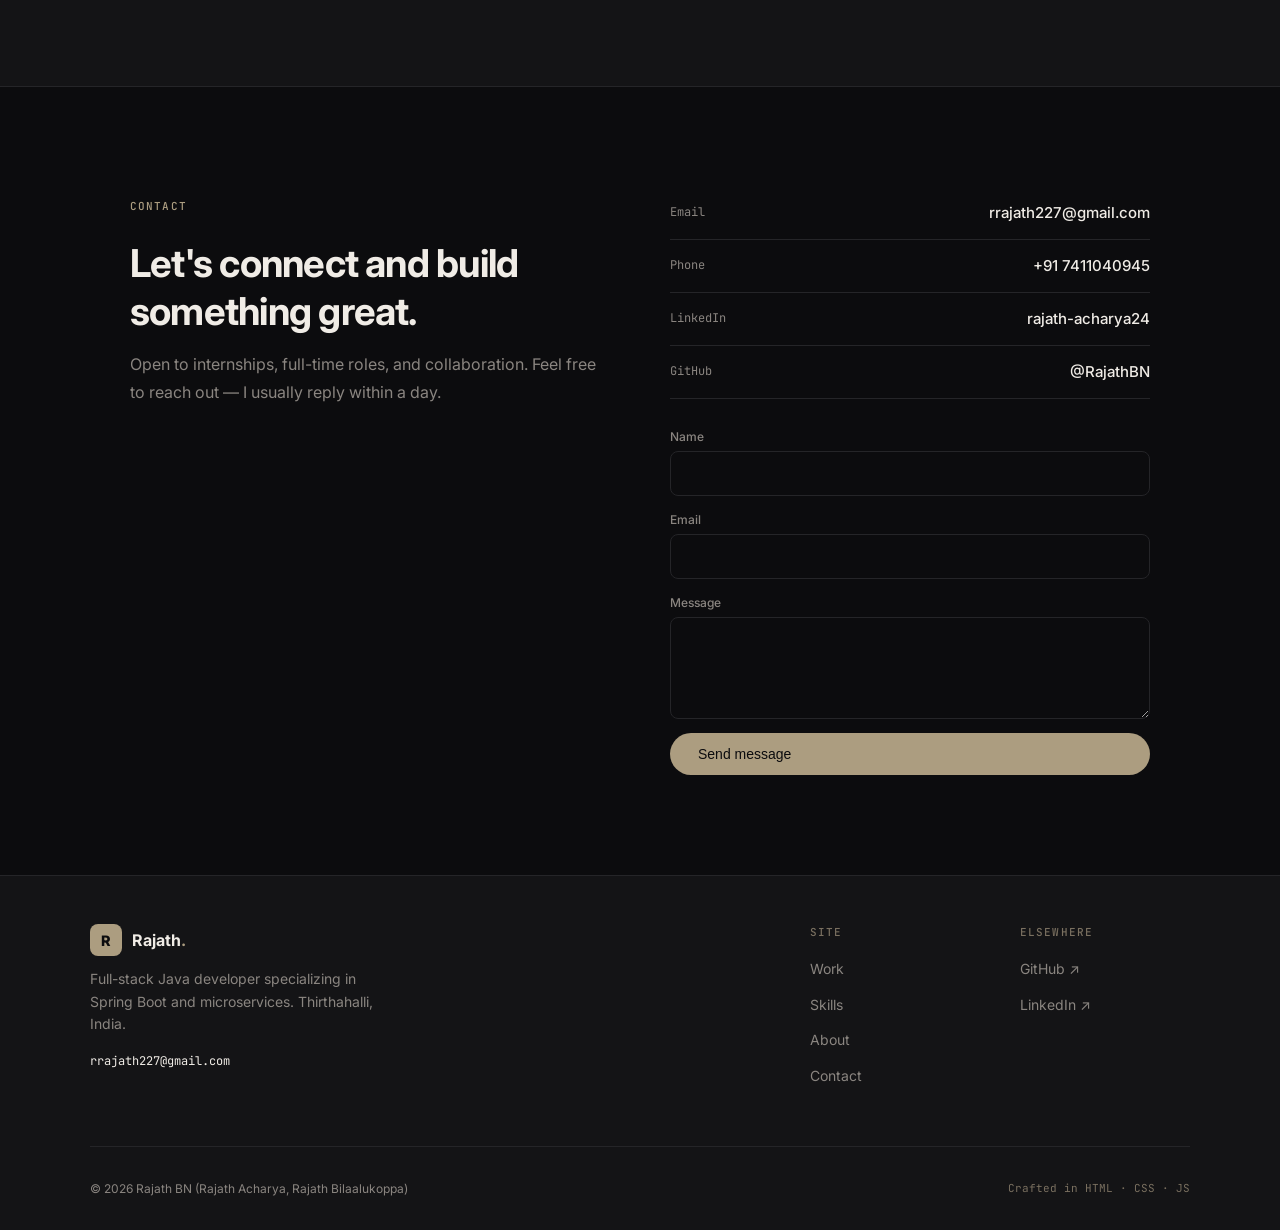
==== commit 5cf615a2: "Fix Vercel HTML verification redirect" ====
--- a/index.html
+++ b/index.html
@@ -3,7 +3,7 @@
 
 <head>
   <meta charset="utf-8" />
-  <meta name="google-site-verification" content="stnApSxsG2pqoonvZ4b5zKVh96zkiZbg7GfG4nhLkc8" />
+  <meta name="google-site-verification" content="AzSSfyNlOB-g0D5DKJVKT4v5A4vP783uxRnXNwCnWJg" />
   <meta name="viewport" content="width=device-width, initial-scale=1" />
   <link rel="icon" type="image/svg+xml" href="images/favicon.svg">
   <!-- Primary SEO Meta Tags -->
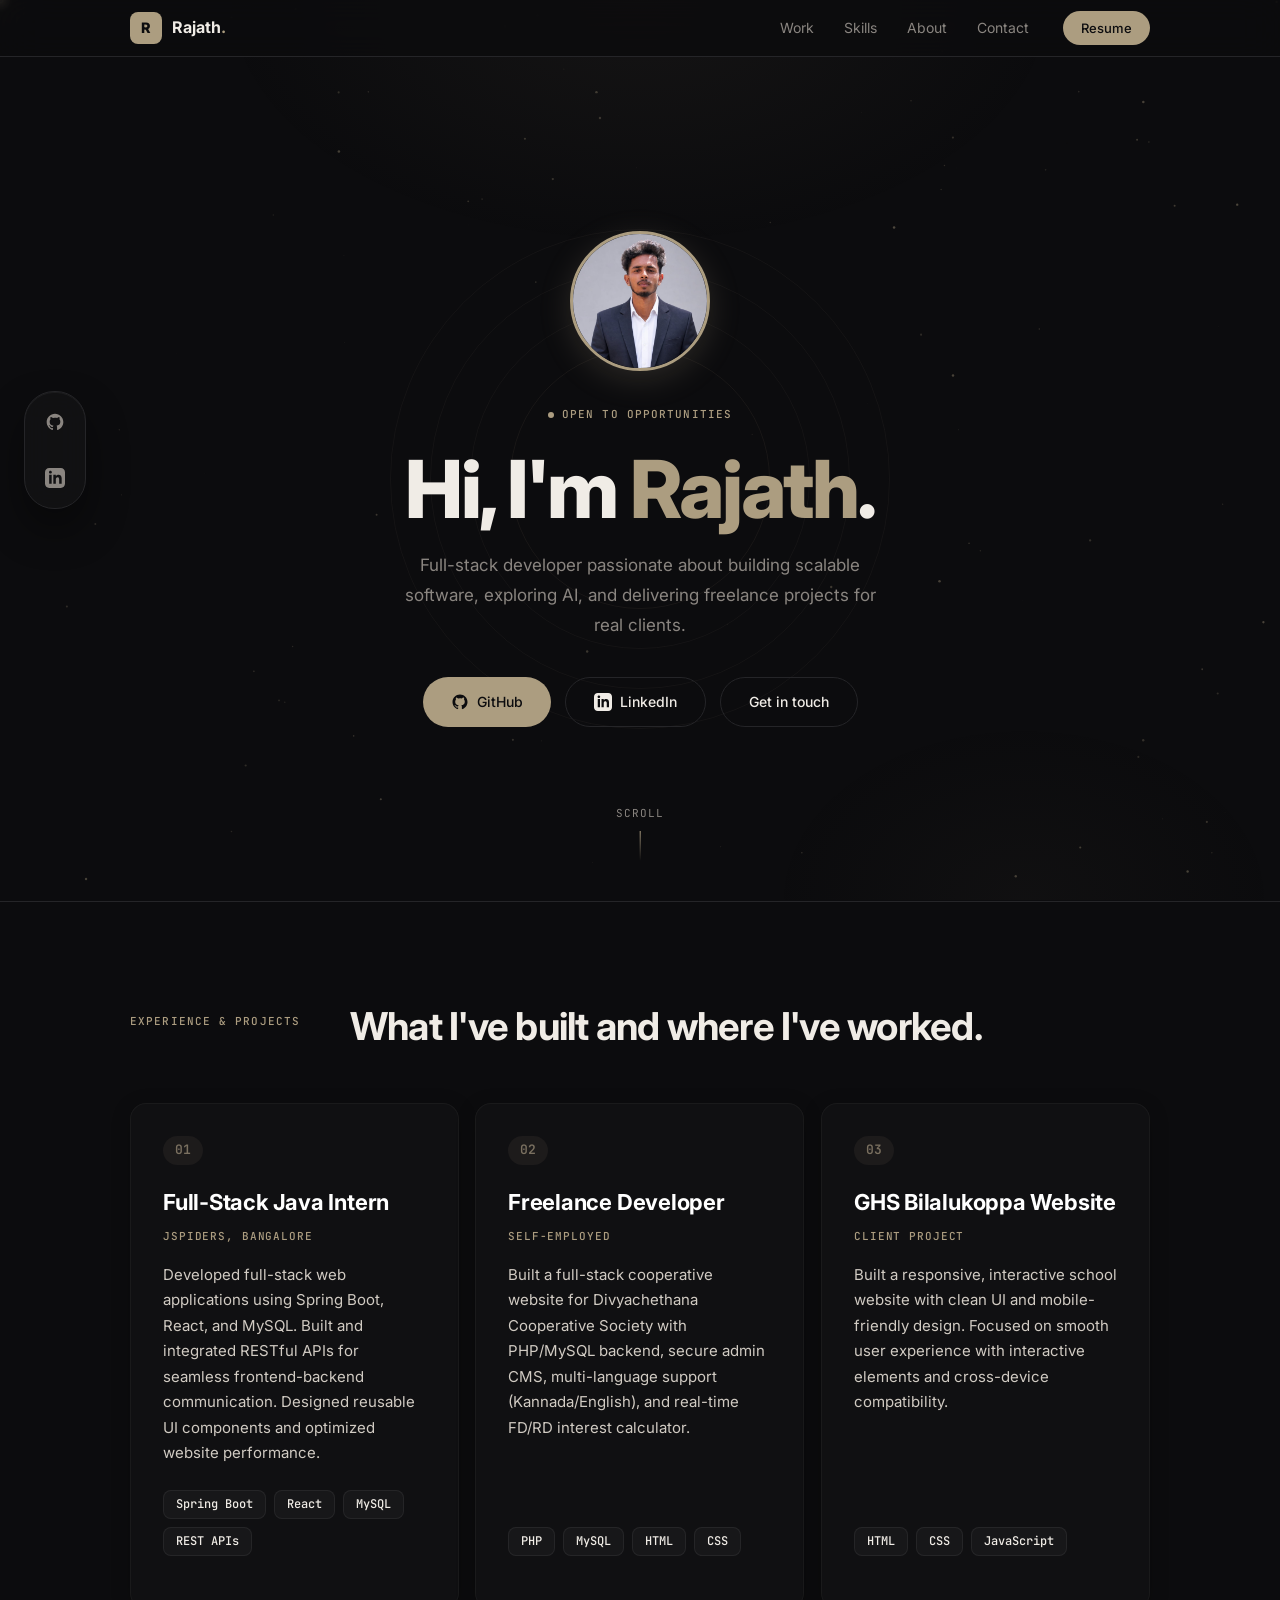
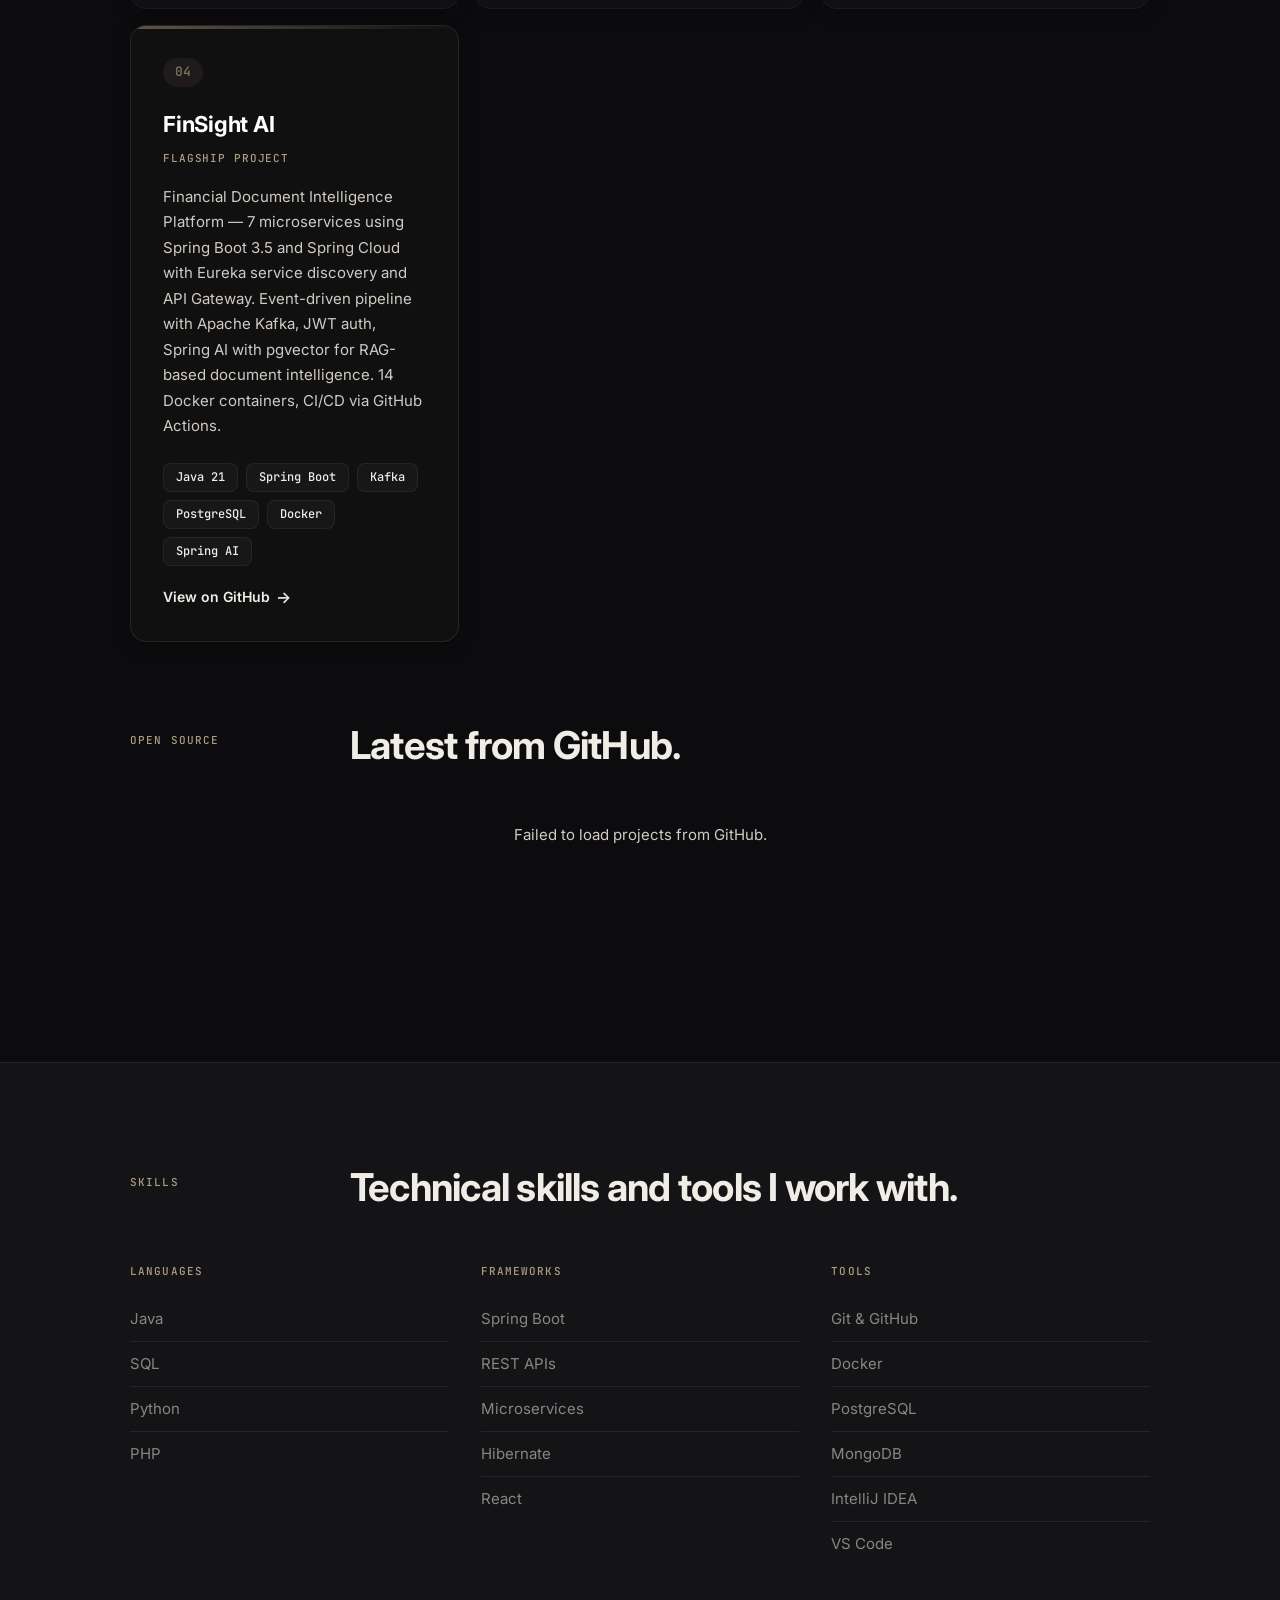
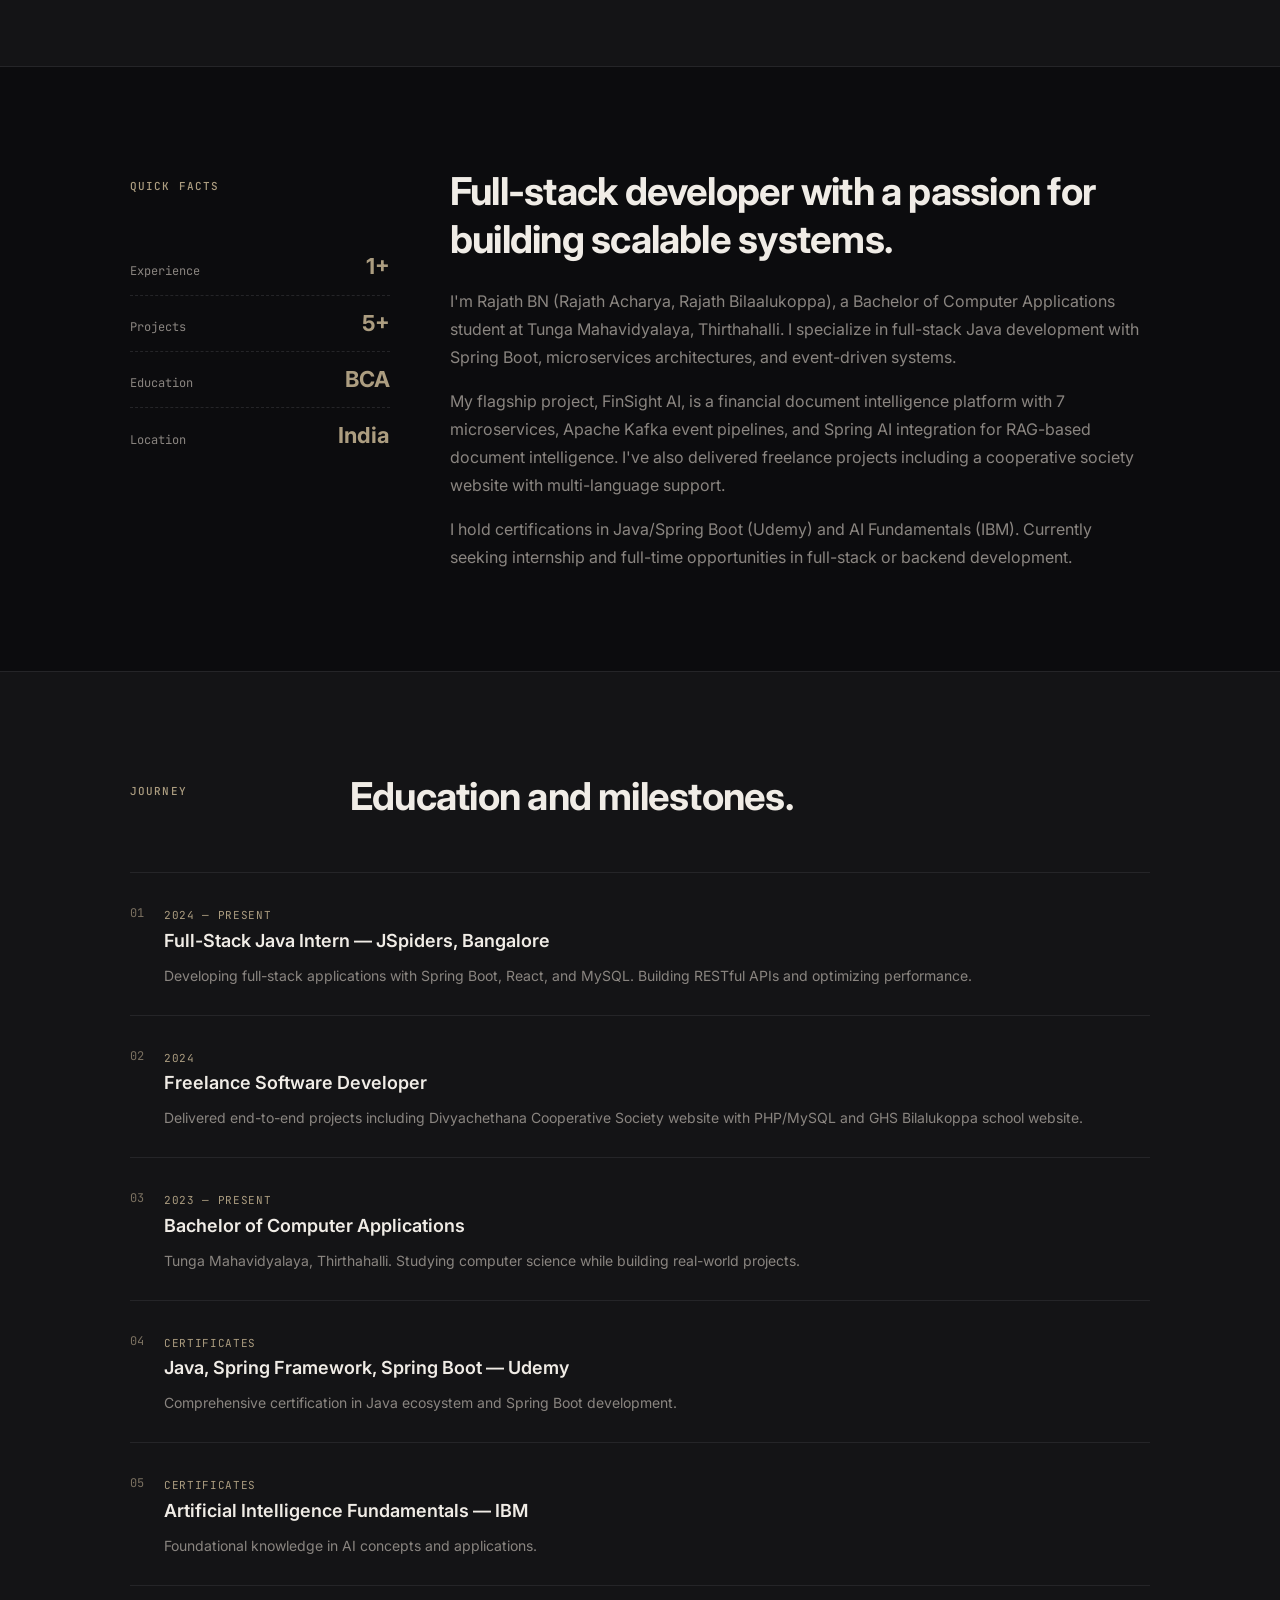
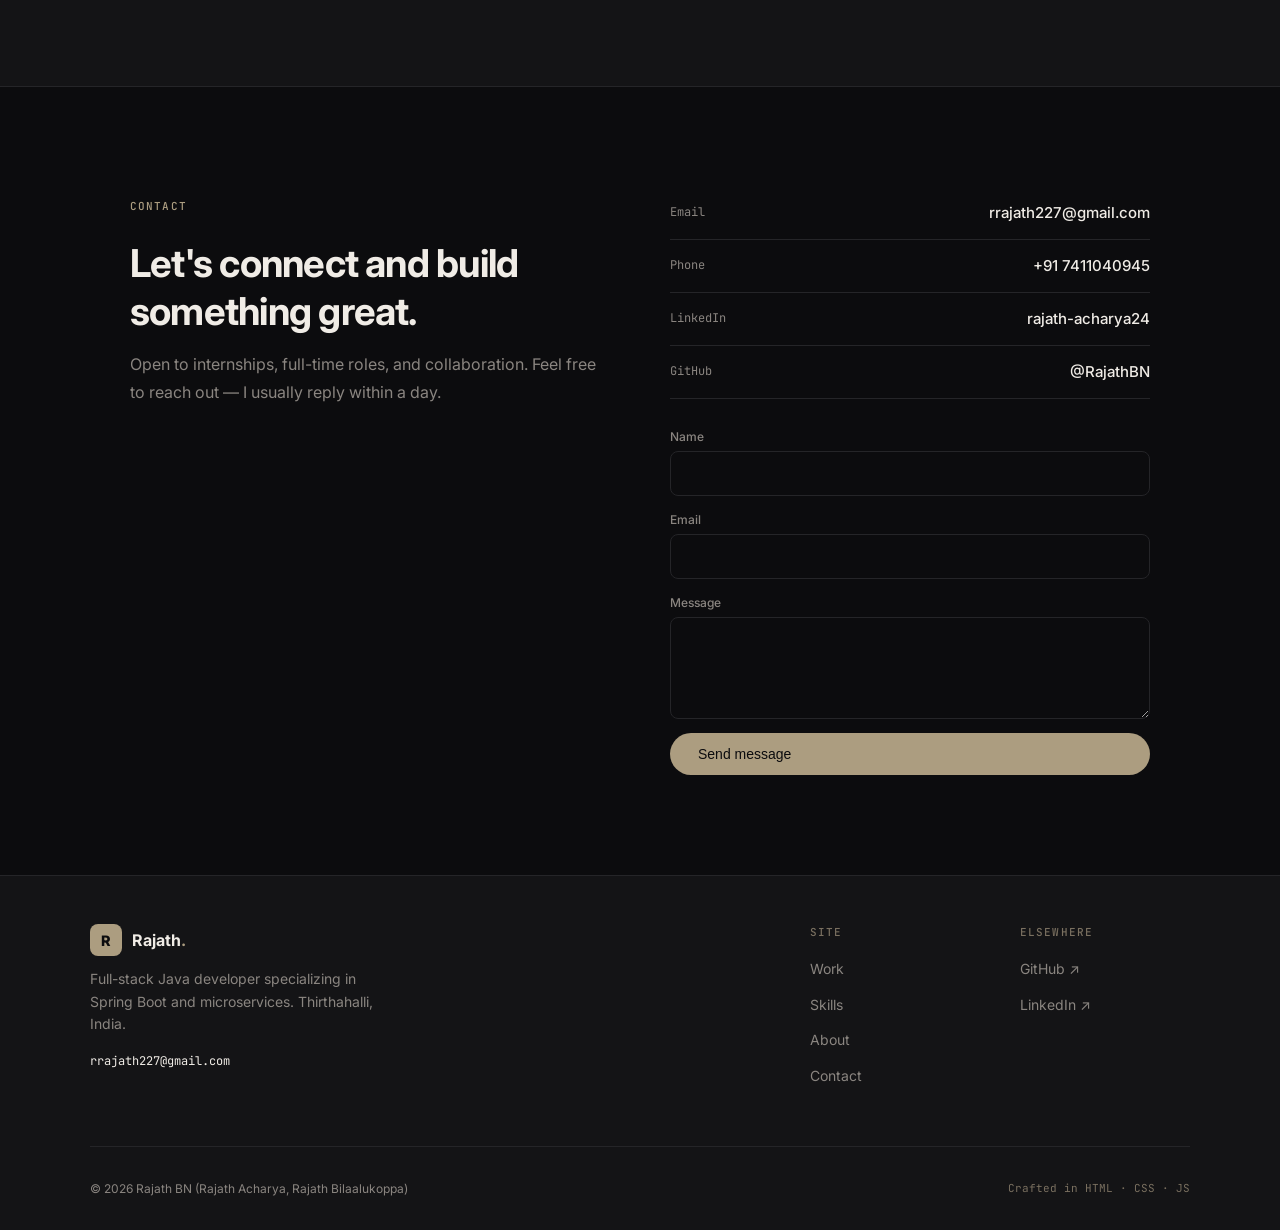
==== commit f4023389: "Update URLs to point to production" ====
--- a/index.html
+++ b/index.html
@@ -15,15 +15,15 @@
   <meta name="author" content="Rajath BN, Rajath Acharya, Rajath Bilaalukoppa" />
   <meta name="robots" content="index, follow, max-image-preview:large, max-snippet:-1, max-video-preview:-1" />
   <meta name="googlebot" content="index, follow" />
-  <link rel="canonical" href="https://rajath-bn-portfolio-lriqzwj95-rajathbn.vercel.app/" />
+  <link rel="canonical" href="https://rajath-bn-portfoli0.vercel.app/" />
 
   <!-- Open Graph / Facebook -->
   <meta property="og:title" content="Rajath BN | Rajath Acharya | Rajath Bilaalukoppa | Java Full Stack Developer">
   <meta property="og:description"
     content="Portfolio of Rajath BN (Rajath Acharya, Rajath Bilaalukoppa) showcasing projects, skills, and experience as a Full Stack Developer. Find rajath bn.github and rajath.linkdin.">
   <meta property="og:type" content="website">
-  <meta property="og:url" content="https://rajath-bn-portfolio-lriqzwj95-rajathbn.vercel.app/">
-  <meta property="og:image" content="https://rajath-bn-portfolio-lriqzwj95-rajathbn.vercel.app/images/preview.png">
+  <meta property="og:url" content="https://rajath-bn-portfoli0.vercel.app/">
+  <meta property="og:image" content="https://rajath-bn-portfoli0.vercel.app/images/preview.png">
 
   <!-- Twitter Card -->
   <meta name="twitter:card" content="summary_large_image" />
@@ -69,7 +69,7 @@
         "rajath.linkdin"
       ],
       "description": "Full-stack Java developer specializing in Spring Boot, React, microservices, and cloud-native applications.",
-      "url": "https://rajath-bn-portfolio-lriqzwj95-rajathbn.vercel.app/",
+      "url": "https://rajath-bn-portfoli0.vercel.app/",
       "jobTitle": "Full-Stack Java Developer",
       "knowsAbout": ["Java", "Spring Boot", "React", "Microservices", "PostgreSQL", "Docker", "Apache Kafka", "REST APIs", "Python", "PHP", "MySQL", "MongoDB"],
       "alumniOf": {
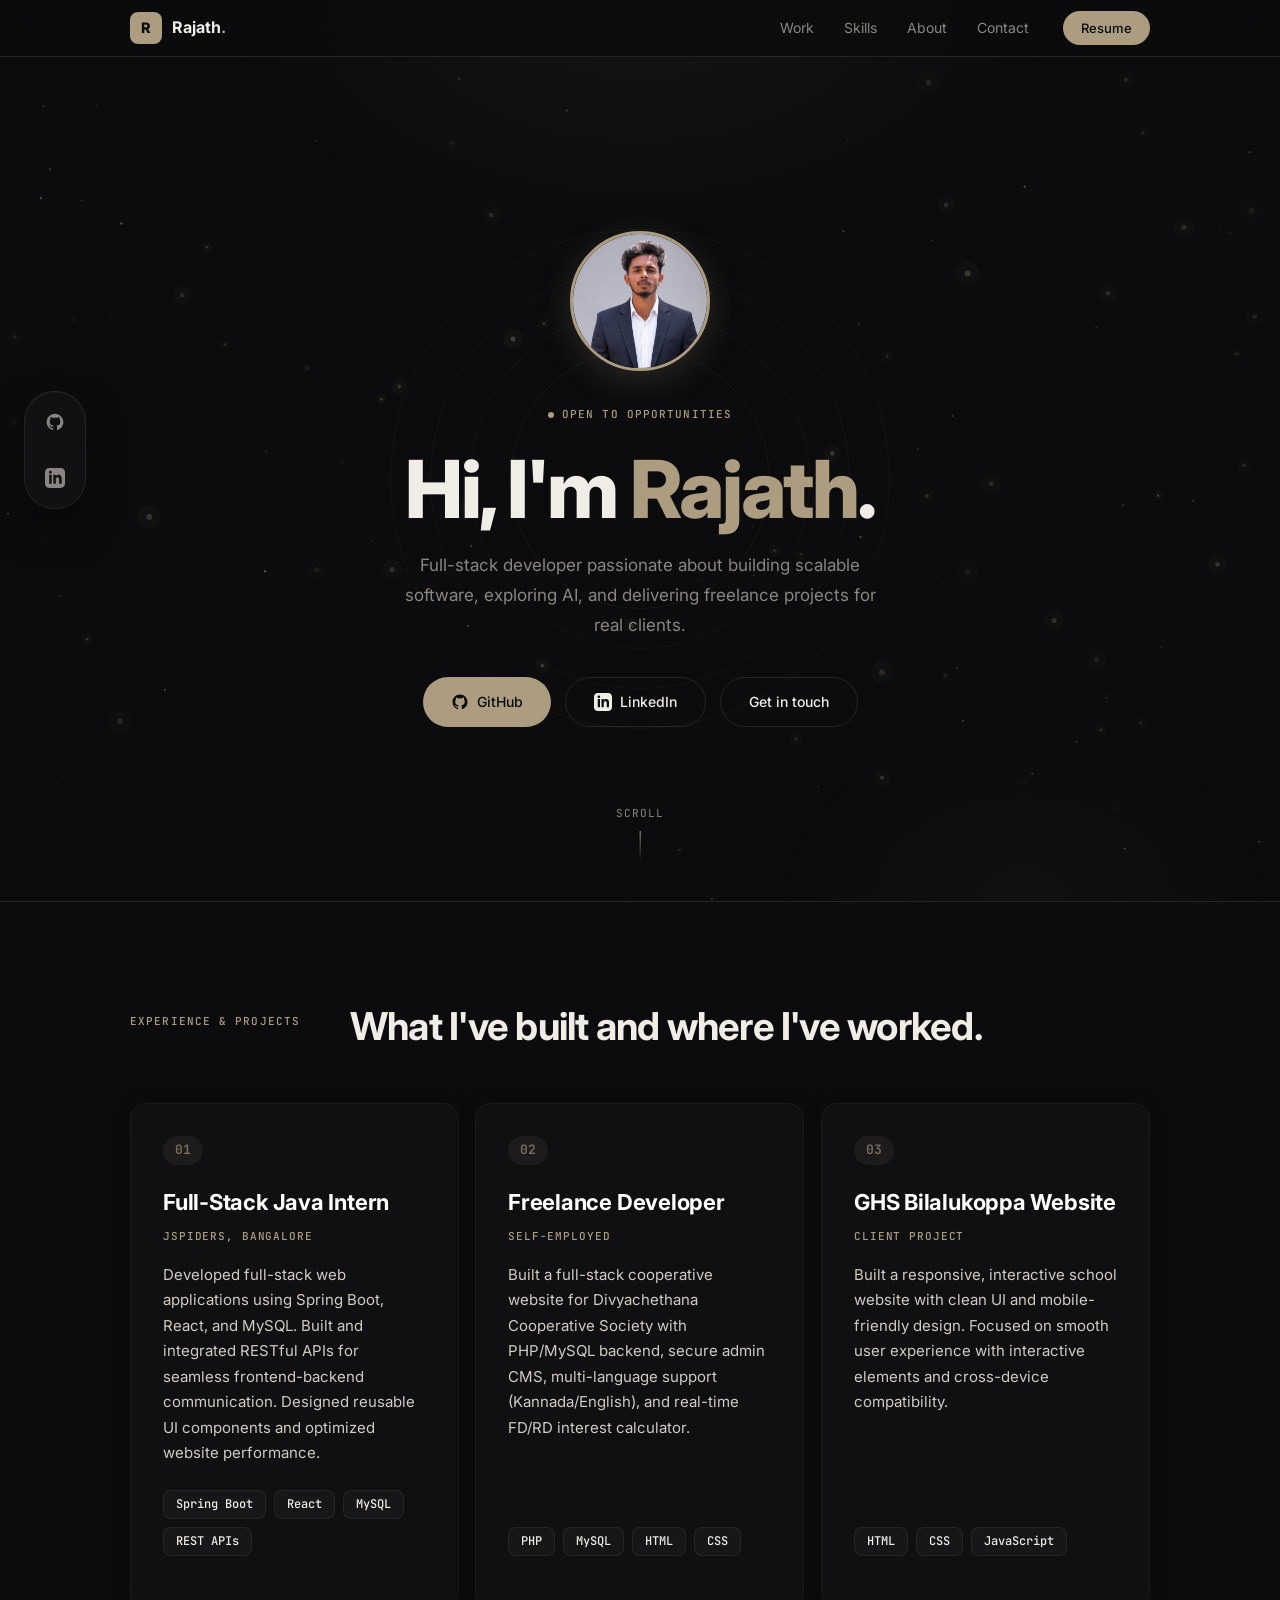
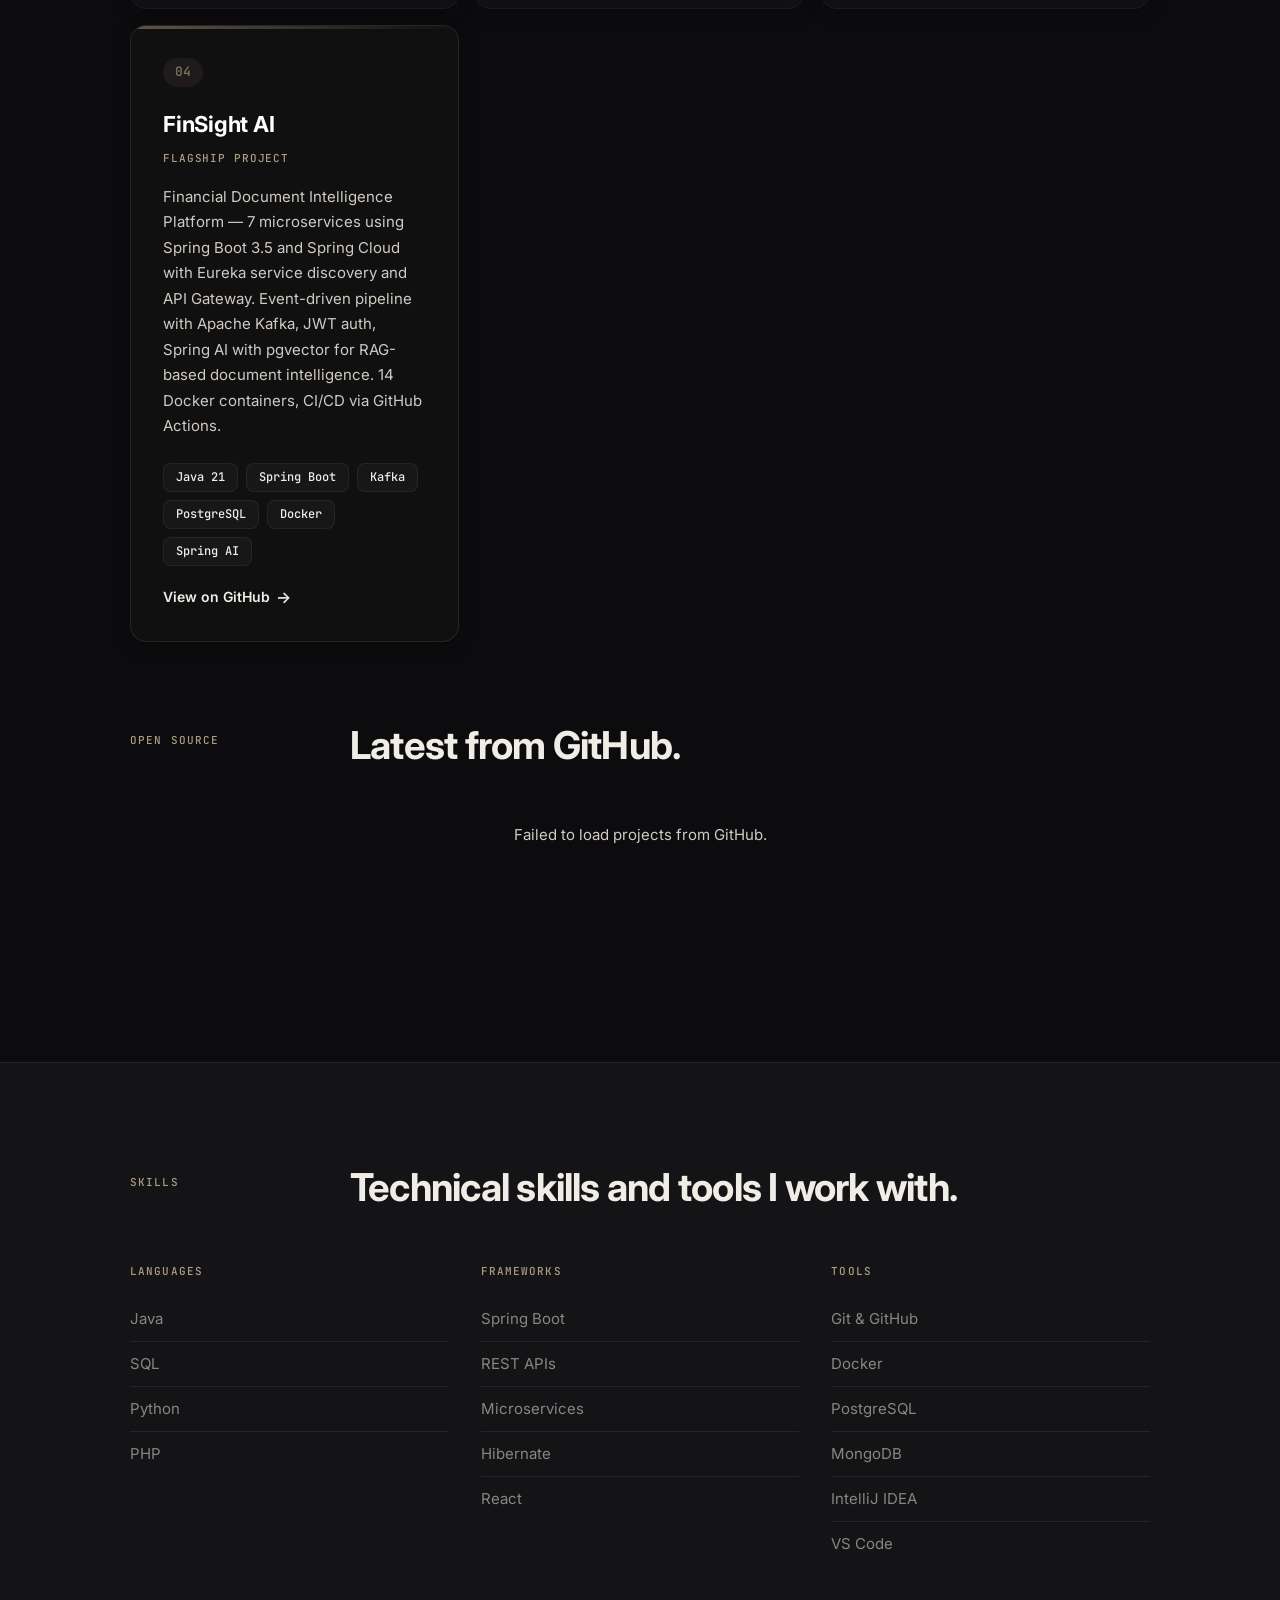
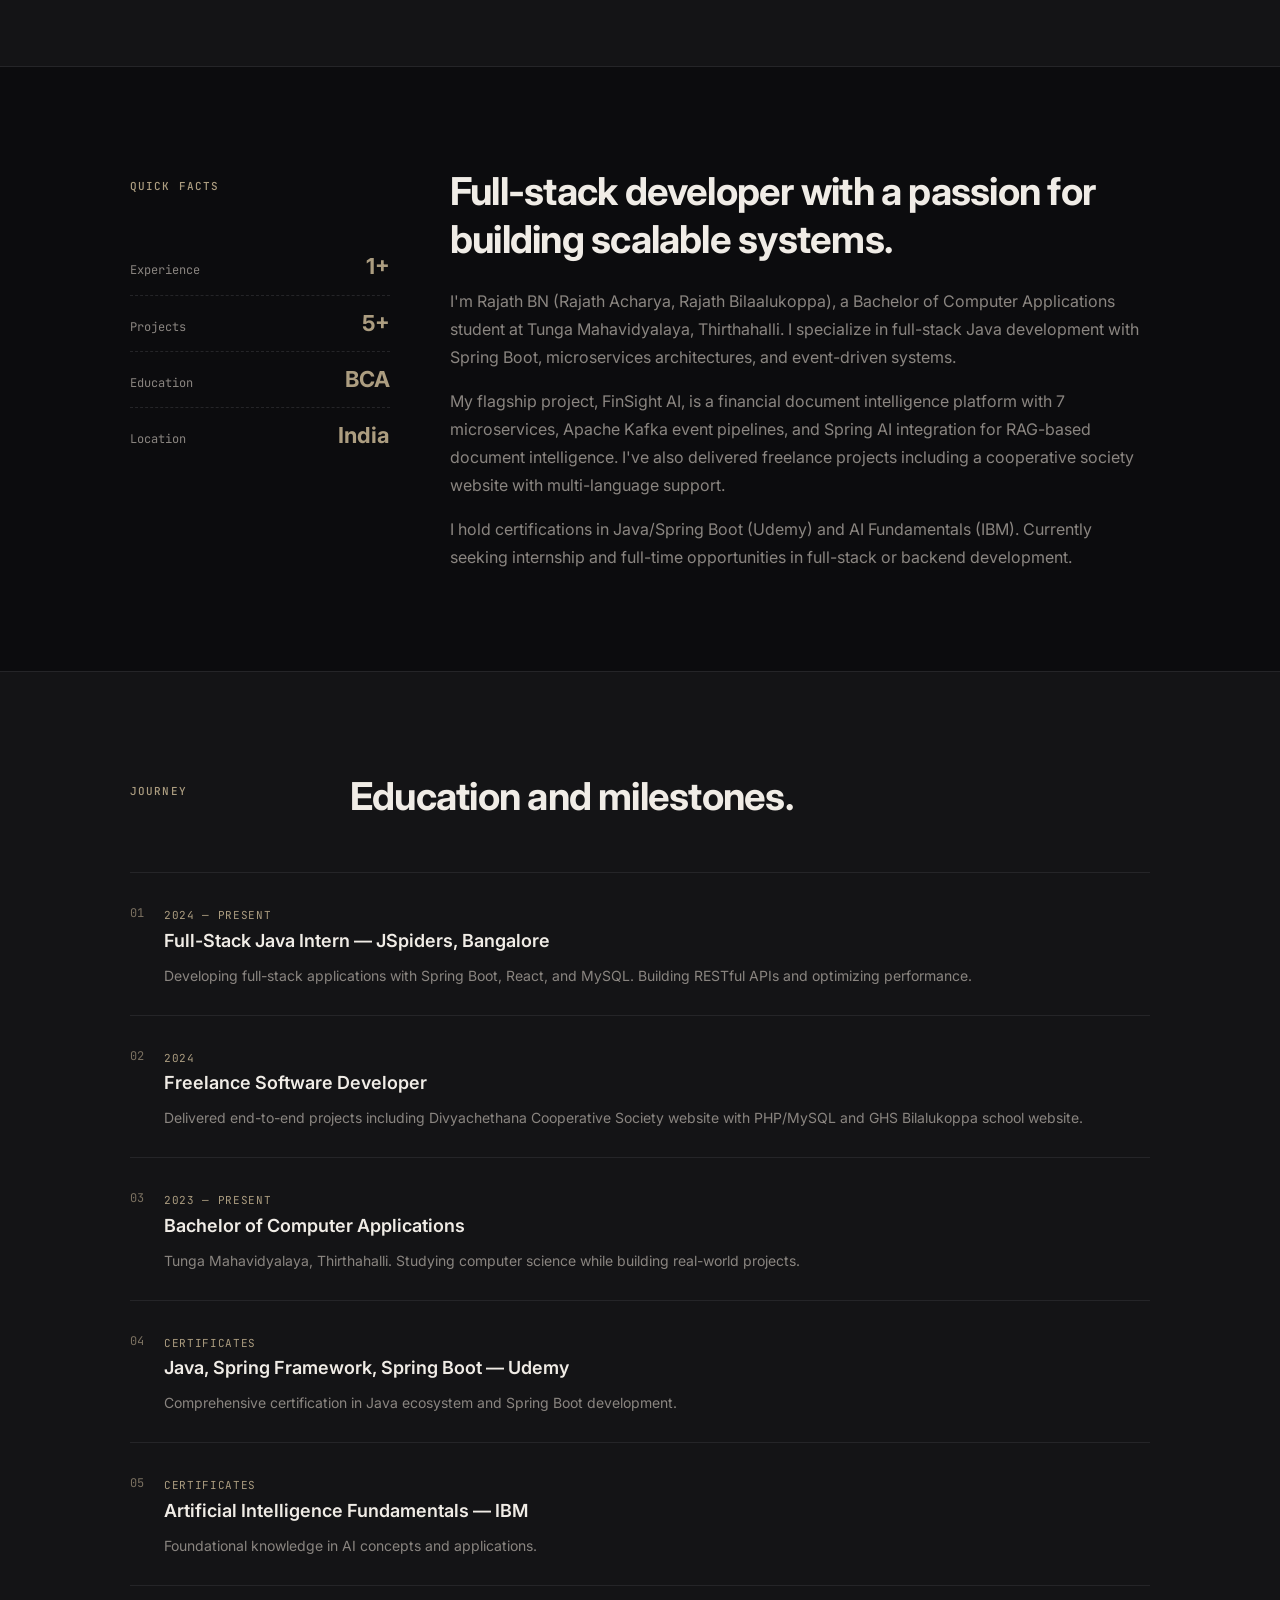
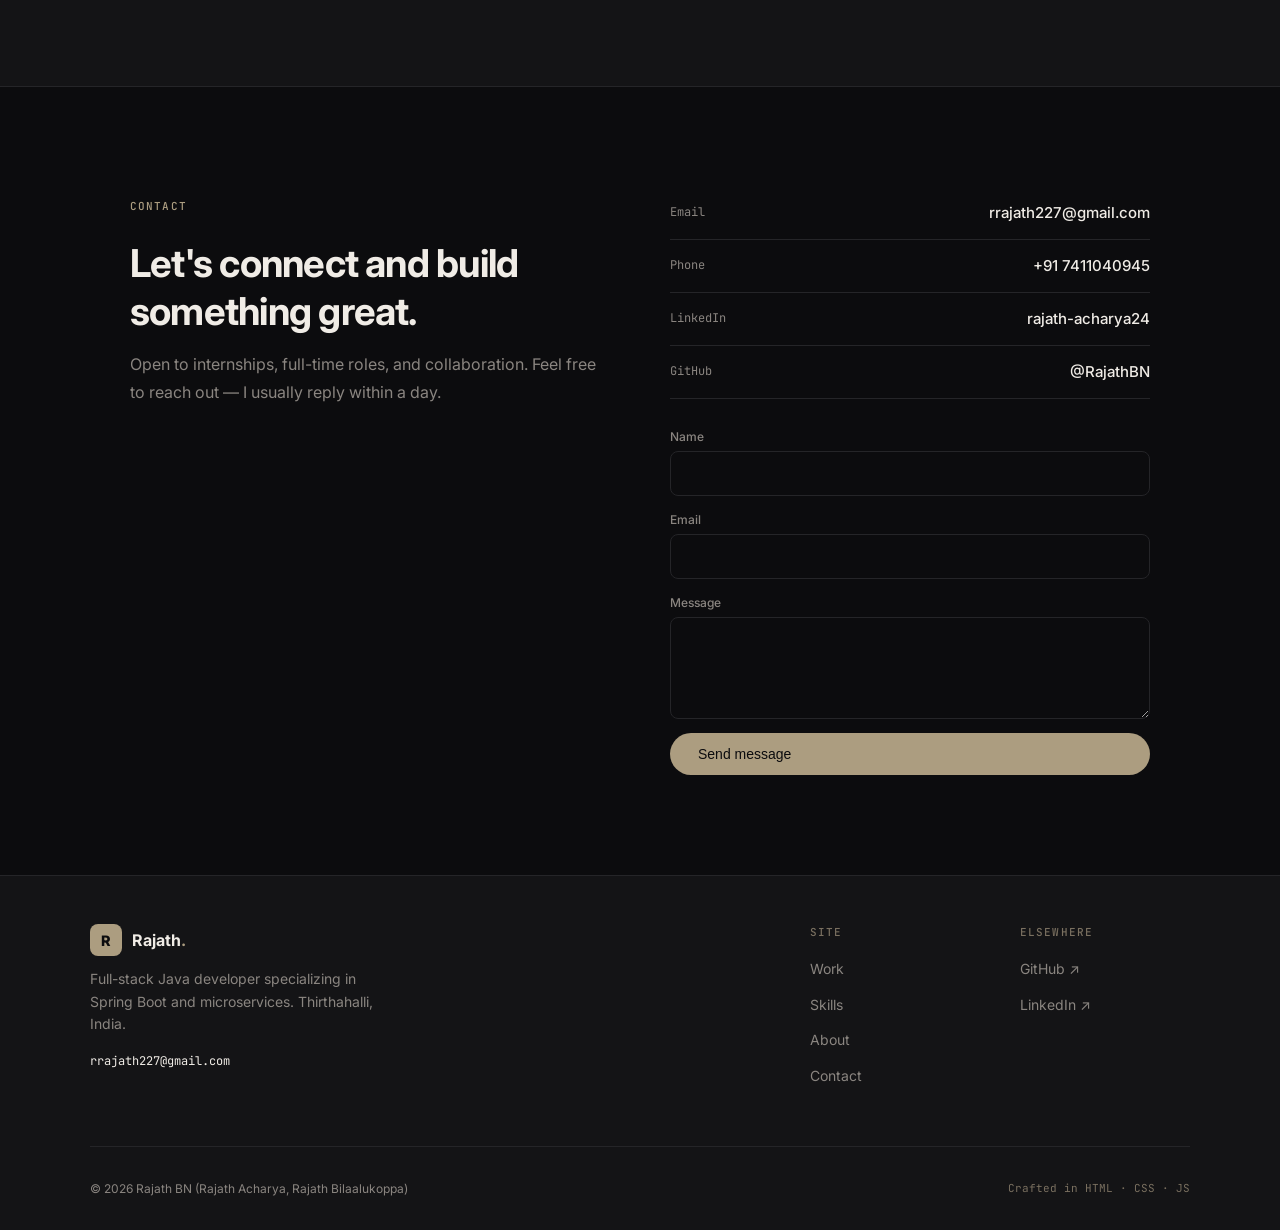
==== commit 86461f39: "Add GitHub Pages verification tag" ====
--- a/index.html
+++ b/index.html
@@ -4,6 +4,7 @@
 <head>
   <meta charset="utf-8" />
   <meta name="google-site-verification" content="AzSSfyNlOB-g0D5DKJVKT4v5A4vP783uxRnXNwCnWJg" />
+  <meta name="google-site-verification" content="4tZlvvA0LXVTnkpdxQdZJXNSu05DdsKVcI7aZL6hg2c" />
   <meta name="viewport" content="width=device-width, initial-scale=1" />
   <link rel="icon" type="image/svg+xml" href="images/favicon.svg">
   <!-- Primary SEO Meta Tags -->
@@ -15,15 +16,15 @@
   <meta name="author" content="Rajath BN, Rajath Acharya, Rajath Bilaalukoppa" />
   <meta name="robots" content="index, follow, max-image-preview:large, max-snippet:-1, max-video-preview:-1" />
   <meta name="googlebot" content="index, follow" />
-  <link rel="canonical" href="https://rajath-bn-portfoli0.vercel.app/" />
+  <link rel="canonical" href="https://rajath-bn-portfolio.vercel.app/" />
 
   <!-- Open Graph / Facebook -->
   <meta property="og:title" content="Rajath BN | Rajath Acharya | Rajath Bilaalukoppa | Java Full Stack Developer">
   <meta property="og:description"
     content="Portfolio of Rajath BN (Rajath Acharya, Rajath Bilaalukoppa) showcasing projects, skills, and experience as a Full Stack Developer. Find rajath bn.github and rajath.linkdin.">
   <meta property="og:type" content="website">
-  <meta property="og:url" content="https://rajath-bn-portfoli0.vercel.app/">
-  <meta property="og:image" content="https://rajath-bn-portfoli0.vercel.app/images/preview.png">
+  <meta property="og:url" content="https://rajath-bn-portfolio.vercel.app/">
+  <meta property="og:image" content="https://rajath-bn-portfolio.vercel.app/images/preview.png">
 
   <!-- Twitter Card -->
   <meta name="twitter:card" content="summary_large_image" />
@@ -69,7 +70,7 @@
         "rajath.linkdin"
       ],
       "description": "Full-stack Java developer specializing in Spring Boot, React, microservices, and cloud-native applications.",
-      "url": "https://rajath-bn-portfoli0.vercel.app/",
+      "url": "https://rajath-bn-portfolio.vercel.app/",
       "jobTitle": "Full-Stack Java Developer",
       "knowsAbout": ["Java", "Spring Boot", "React", "Microservices", "PostgreSQL", "Docker", "Apache Kafka", "REST APIs", "Python", "PHP", "MySQL", "MongoDB"],
       "alumniOf": {
